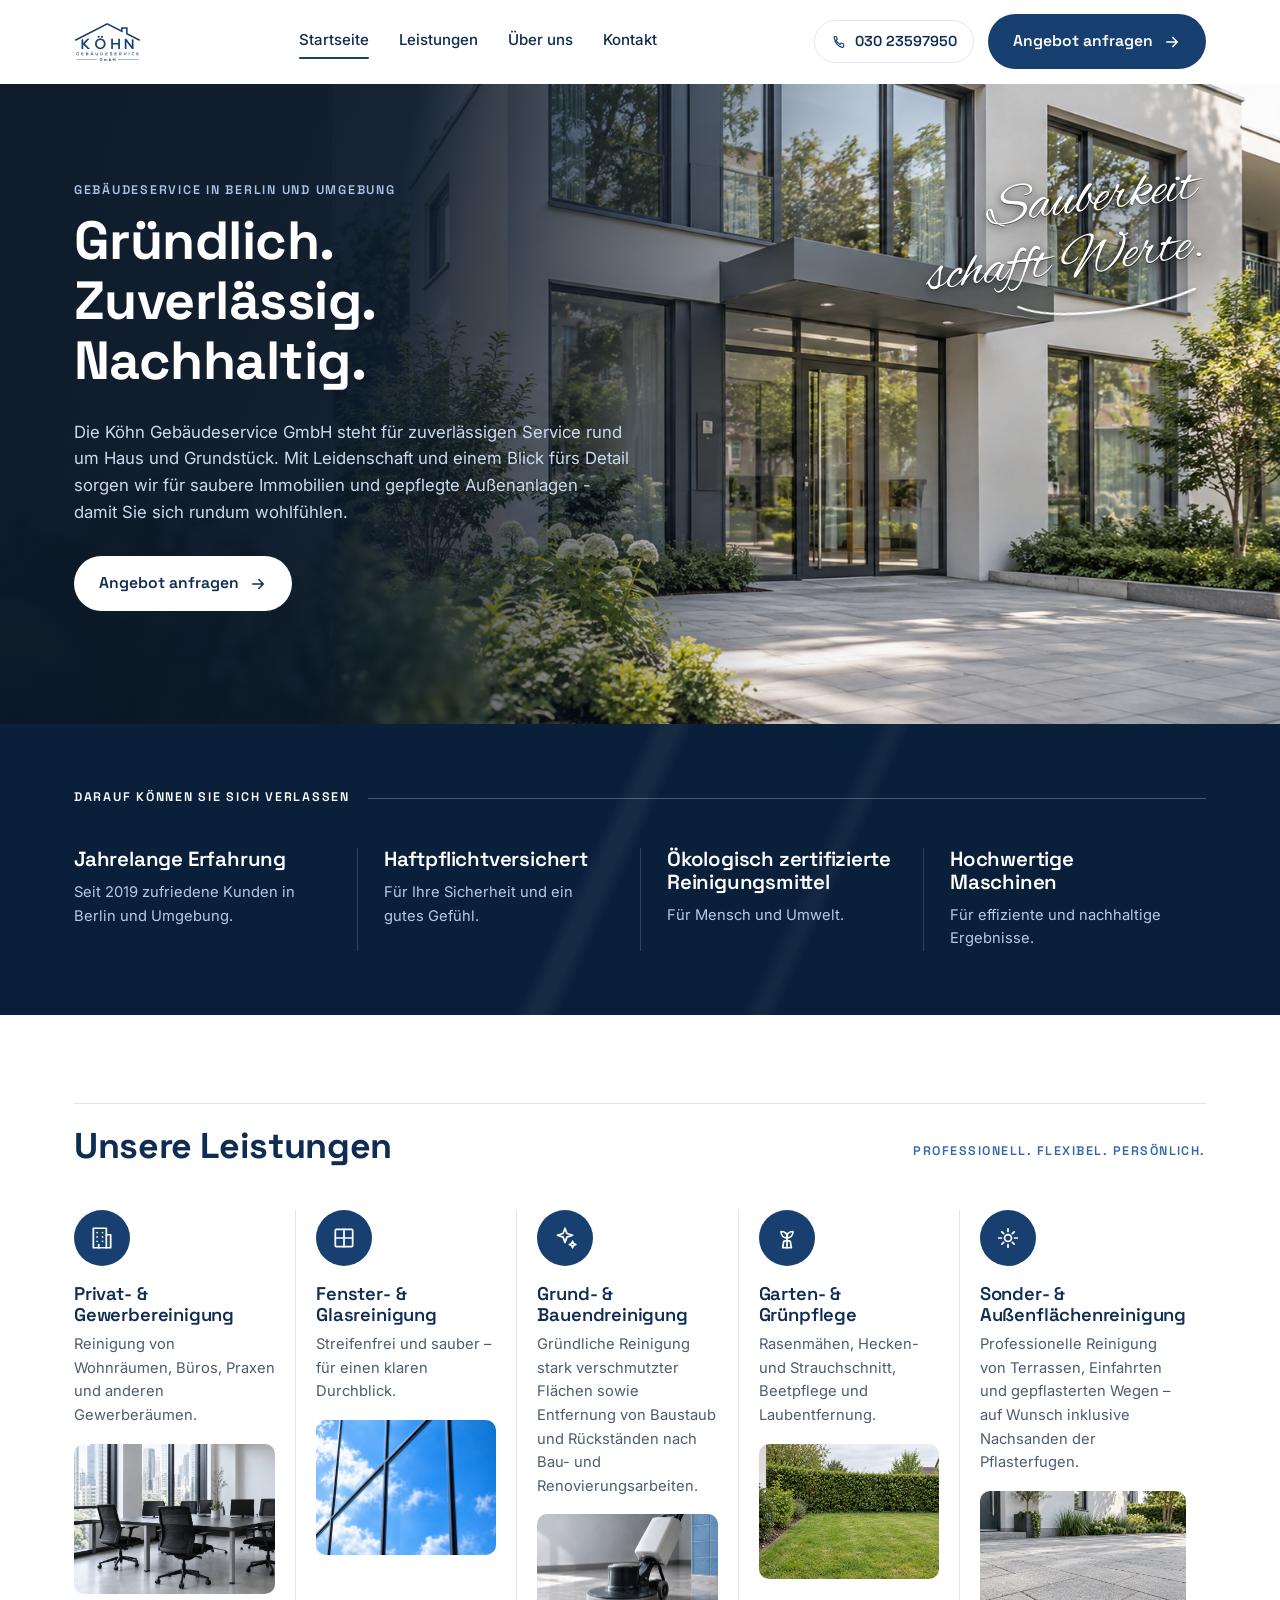
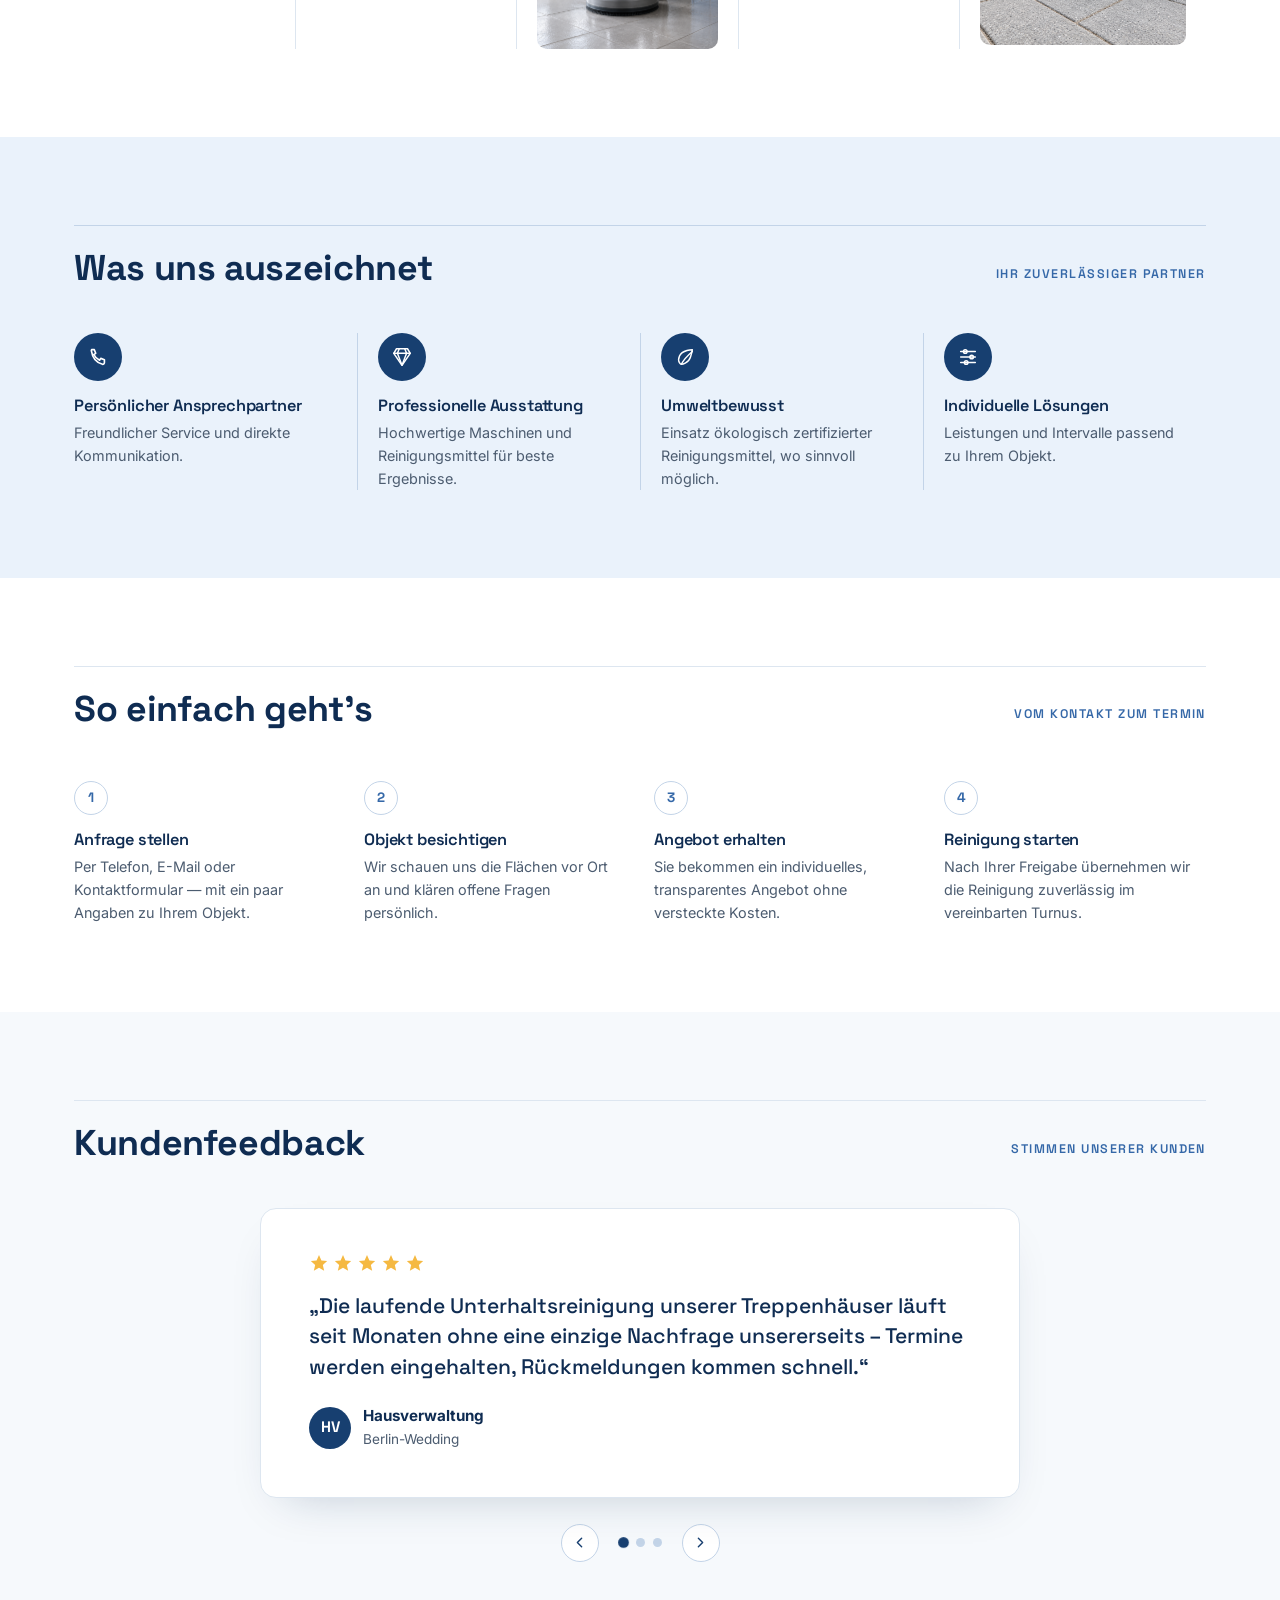
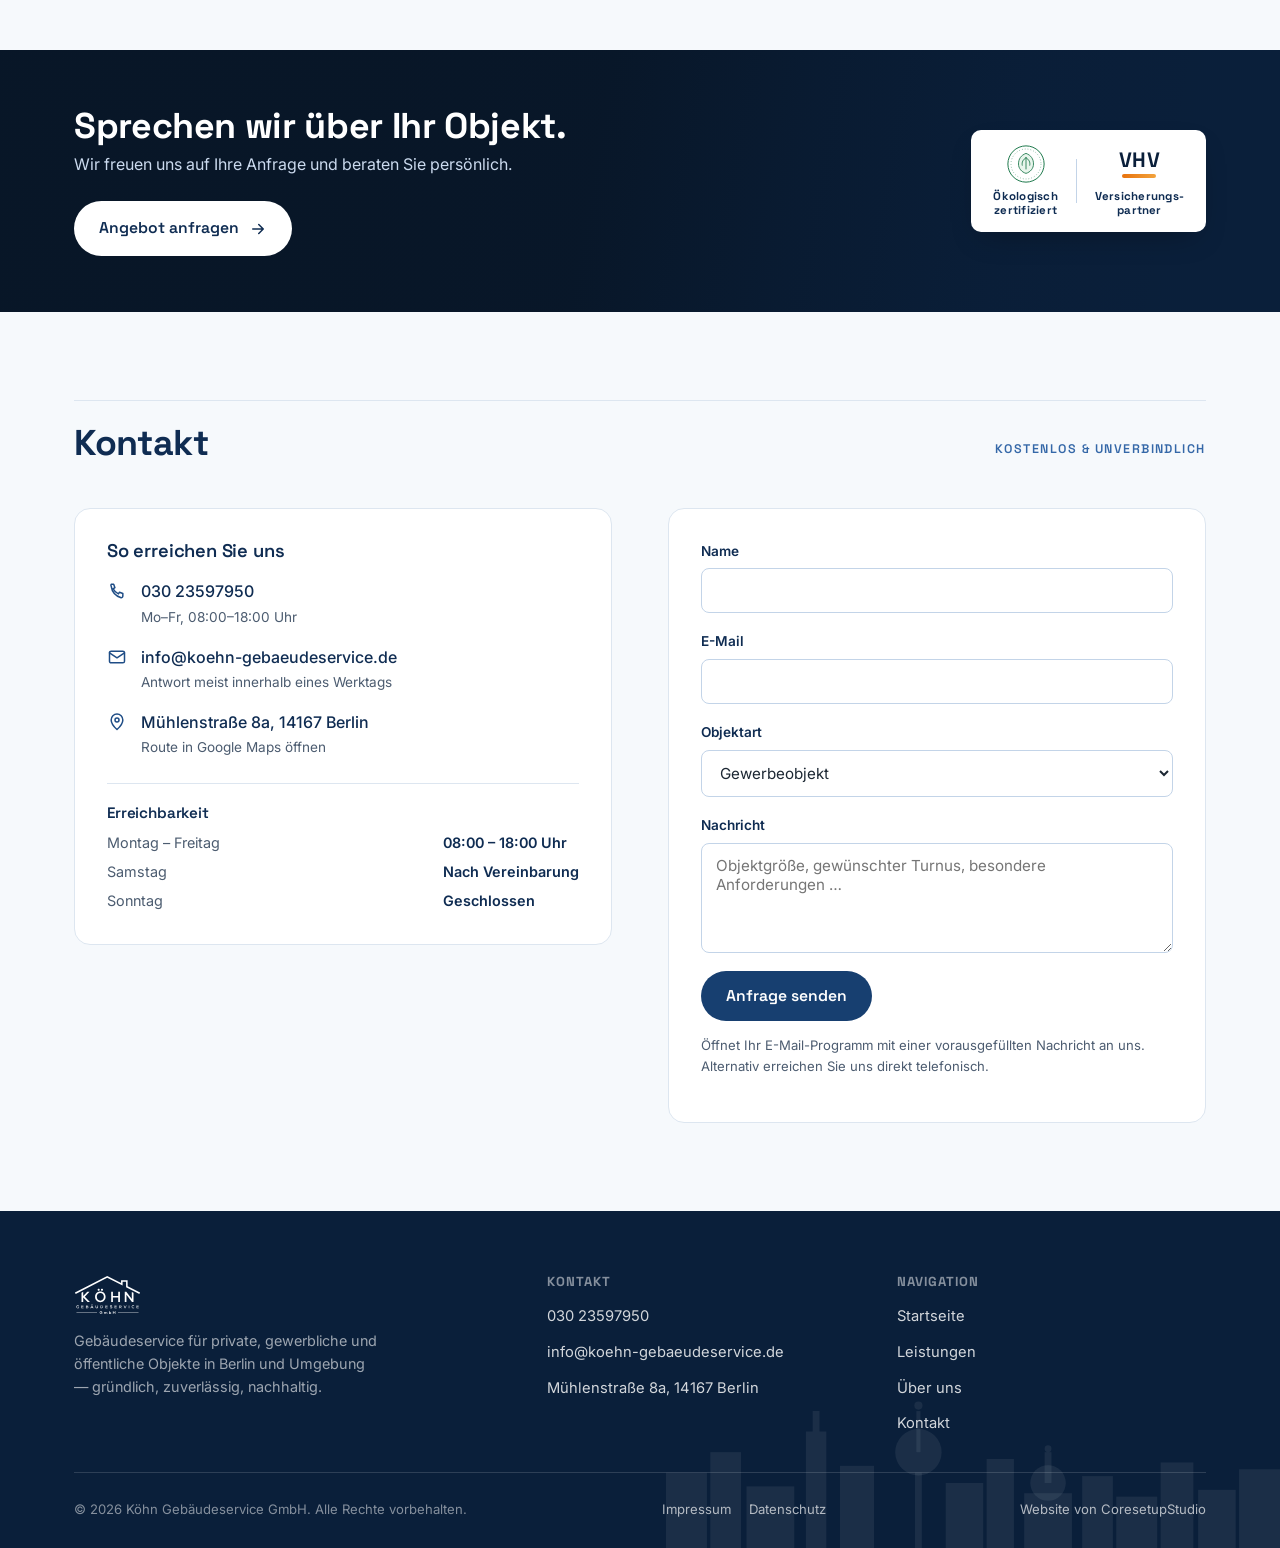
==== index.html @ b07cdb12 "Add plant icon and update service descriptions" ====
<!DOCTYPE html>
<html lang="de">
<head>
<meta charset="UTF-8">
<meta name="viewport" content="width=device-width, initial-scale=1.0">
<meta name="format-detection" content="telephone=no, email=no, address=no">
<title>Köhn Gebäudeservice GmbH — Gebäudereinigung in Berlin</title>
<meta name="description" content="Köhn Gebäudeservice GmbH: professionelle Gebäudereinigung für private, gewerbliche und öffentliche Objekte in Berlin und Umgebung. Gründlich, zuverlässig, nachhaltig.">
<link rel="icon" href="assets/favicon.svg" type="image/svg+xml">
<link rel="icon" href="assets/favicon-32.png" sizes="32x32" type="image/png">
<link rel="icon" href="assets/favicon-16.png" sizes="16x16" type="image/png">
<link rel="alternate icon" href="assets/favicon.ico">
<link rel="apple-touch-icon" href="assets/apple-touch-icon.png">
<link rel="canonical" href="https://www.koehn-gebaeudeservice.de/">
<link rel="stylesheet" href="styles.css">

<meta property="og:type" content="website">
<meta property="og:title" content="Köhn Gebäudeservice GmbH — Gebäudereinigung in Berlin">
<meta property="og:description" content="Gründlich. Zuverlässig. Nachhaltig. Professionelle Gebäudereinigung für private, gewerbliche und öffentliche Objekte in Berlin und Umgebung.">
<meta property="og:url" content="https://www.koehn-gebaeudeservice.de/">
<meta property="og:image" content="https://www.koehn-gebaeudeservice.de/assets/og-image.jpg">
<meta property="og:image:width" content="1200">
<meta property="og:image:height" content="630">
<meta property="og:image:alt" content="Köhn Gebäudeservice GmbH">
<meta property="og:locale" content="de_DE">
<meta name="twitter:card" content="summary_large_image">
<meta name="twitter:title" content="Köhn Gebäudeservice GmbH — Gebäudereinigung in Berlin">
<meta name="twitter:description" content="Gründlich. Zuverlässig. Nachhaltig. Professionelle Gebäudereinigung für private, gewerbliche und öffentliche Objekte in Berlin und Umgebung.">
<meta name="twitter:image" content="https://www.koehn-gebaeudeservice.de/assets/og-image.jpg">

<script type="application/ld+json">
{
  "@context": "https://schema.org",
  "@type": "HomeAndConstructionBusiness",
  "name": "Köhn Gebäudeservice GmbH",
  "image": "https://www.koehn-gebaeudeservice.de/assets/hero-fenster.jpg",
  "telephone": "+49 30 23597950",
  "email": "info@koehn-gebaeudeservice.de",
  "address": {
    "@type": "PostalAddress",
    "streetAddress": "Mühlenstraße 8a",
    "postalCode": "14167",
    "addressLocality": "Berlin",
    "addressCountry": "DE"
  },
  "areaServed": "Berlin und Umgebung",
  "description": "Professionelle Gebäudereinigung für private, gewerbliche und öffentliche Objekte: Gewerbeobjekt-, Fenster- und Glas-, Grund-, Bauend- sowie Objekt- und Sonderreinigung.",
  "founder": { "@type": "Person", "name": "Tjard Köhn" }
}
</script>
</head>
<body>

<!-- ============ Icon sprite ============ -->
<svg xmlns="http://www.w3.org/2000/svg" class="visually-hidden" aria-hidden="true">
  <defs>
    <symbol id="icon-building" viewBox="0 0 24 24" fill="none" stroke="currentColor" stroke-width="1.6" stroke-linecap="round" stroke-linejoin="round">
      <rect x="4" y="3" width="12" height="18"></rect>
      <path d="M16 9h4v12h-4"></path>
      <line x1="7.5" y1="7" x2="7.5" y2="7.01"></line>
      <line x1="12.5" y1="7" x2="12.5" y2="7.01"></line>
      <line x1="7.5" y1="11" x2="7.5" y2="11.01"></line>
      <line x1="12.5" y1="11" x2="12.5" y2="11.01"></line>
      <line x1="7.5" y1="15" x2="7.5" y2="15.01"></line>
      <line x1="12.5" y1="15" x2="12.5" y2="15.01"></line>
      <line x1="9" y1="21" x2="9" y2="18"></line>
    </symbol>
    <symbol id="icon-window" viewBox="0 0 24 24" fill="none" stroke="currentColor" stroke-width="1.6" stroke-linecap="round" stroke-linejoin="round">
      <rect x="4" y="4" width="16" height="16" rx="1"></rect>
      <line x1="12" y1="4" x2="12" y2="20"></line>
      <line x1="4" y1="12" x2="20" y2="12"></line>
    </symbol>
    <symbol id="icon-sparkle" viewBox="0 0 24 24" fill="none" stroke="currentColor" stroke-width="1.6" stroke-linecap="round" stroke-linejoin="round">
      <path d="M12 3l1.8 4.8L19 9.5l-5.2 1.7L12 16l-1.8-4.8L5 9.5l5.2-1.7z"></path>
      <path d="M19 15l0.8 2.1L22 18l-2.2 0.9L19 21l-0.8-2.1L16 18l2.2-0.9z"></path>
    </symbol>
    <symbol id="icon-hardhat" viewBox="0 0 24 24" fill="none" stroke="currentColor" stroke-width="1.6" stroke-linecap="round" stroke-linejoin="round">
      <path d="M4 16a8 8 0 0116 0"></path>
      <path d="M12 8v-3"></path>
      <rect x="3" y="16" width="18" height="3" rx="1"></rect>
    </symbol>
    <symbol id="icon-gear" viewBox="0 0 24 24" fill="none" stroke="currentColor" stroke-width="1.6" stroke-linecap="round" stroke-linejoin="round">
      <circle cx="12" cy="12" r="3.2"></circle>
      <path d="M12 3.5v2.4M12 18.1v2.4M20.5 12h-2.4M5.9 12H3.5M17.7 6.3l-1.7 1.7M8 16l-1.7 1.7M17.7 17.7L16 16M8 8L6.3 6.3"></path>
    </symbol>
    <symbol id="icon-handshake" viewBox="0 0 24 24" fill="none" stroke="currentColor" stroke-width="1.6" stroke-linecap="round" stroke-linejoin="round">
      <path d="M2 12l4-3 4 3 3-3 2 2"></path>
      <path d="M11 11l3 3-1.5 1.5a1.6 1.6 0 01-2.3 0L8 13"></path>
      <path d="M15 14l2 2-1.4 1.4a1.5 1.5 0 01-2.1 0"></path>
      <path d="M6 9l-3 3 3 4 2-1"></path>
      <path d="M18 9l3 3-3 5-2-1.5"></path>
    </symbol>
    <symbol id="icon-diamond" viewBox="0 0 24 24" fill="none" stroke="currentColor" stroke-width="1.6" stroke-linecap="round" stroke-linejoin="round">
      <path d="M6 3h12l3 5-9 13L3 8z"></path>
      <path d="M3 8h18M9 3l-2 5 5 13 5-13-2-5"></path>
    </symbol>
    <symbol id="icon-leaf" viewBox="0 0 24 24" fill="none" stroke="currentColor" stroke-width="1.6" stroke-linecap="round" stroke-linejoin="round">
      <path d="M20 4S9 4 6 11s2 9 2 9 8-1 10-8 2-8 2-8z"></path>
      <path d="M8 20c2-4 5-8 12-14"></path>
    </symbol>
    <symbol id="icon-sliders" viewBox="0 0 24 24" fill="none" stroke="currentColor" stroke-width="1.6" stroke-linecap="round" stroke-linejoin="round">
      <line x1="4" y1="6" x2="20" y2="6"></line>
      <line x1="4" y1="12" x2="20" y2="12"></line>
      <line x1="4" y1="18" x2="20" y2="18"></line>
      <circle cx="9" cy="6" r="2"></circle>
      <circle cx="16" cy="12" r="2"></circle>
      <circle cx="10" cy="18" r="2"></circle>
    </symbol>
    <symbol id="icon-shield" viewBox="0 0 24 24" fill="none" stroke="currentColor" stroke-width="1.6" stroke-linecap="round" stroke-linejoin="round">
      <path d="M12 3l7 3v6c0 4.4-3 7.6-7 9-4-1.4-7-4.6-7-9V6z"></path>
      <path d="M9 12l2 2 4-4"></path>
    </symbol>
    <symbol id="icon-phone" viewBox="0 0 24 24" fill="none" stroke="currentColor" stroke-width="1.8" stroke-linecap="round" stroke-linejoin="round">
      <path d="M5 4h3l1.5 4-2 1.3a12 12 0 006.2 6.2l1.3-2 4 1.5v3a2 2 0 01-2.1 2A17 17 0 015 6.1 2 2 0 015 4z"></path>
    </symbol>
    <symbol id="icon-mail" viewBox="0 0 24 24" fill="none" stroke="currentColor" stroke-width="1.8" stroke-linecap="round" stroke-linejoin="round">
      <rect x="3" y="5" width="18" height="14" rx="2"></rect>
      <path d="M3 7l9 6 9-6"></path>
    </symbol>
    <symbol id="icon-pin" viewBox="0 0 24 24" fill="none" stroke="currentColor" stroke-width="1.8" stroke-linecap="round" stroke-linejoin="round">
      <path d="M12 21s7-6.3 7-11.5A7 7 0 105 9.5C5 14.7 12 21 12 21z"></path>
      <circle cx="12" cy="9.5" r="2.4"></circle>
    </symbol>
    <symbol id="icon-check" viewBox="0 0 24 24" fill="none" stroke="currentColor" stroke-width="2" stroke-linecap="round" stroke-linejoin="round">
      <path d="M4 12.5l5 5L20 6"></path>
    </symbol>
    <symbol id="icon-arrow" viewBox="0 0 24 24" fill="none" stroke="currentColor" stroke-width="2" stroke-linecap="round" stroke-linejoin="round">
      <path d="M5 12h14M13 6l6 6-6 6"></path>
    </symbol>
    <symbol id="icon-chevron-left" viewBox="0 0 24 24" fill="none" stroke="currentColor" stroke-width="2" stroke-linecap="round" stroke-linejoin="round">
      <path d="M15 6l-6 6 6 6"></path>
    </symbol>
    <symbol id="icon-chevron-right" viewBox="0 0 24 24" fill="none" stroke="currentColor" stroke-width="2" stroke-linecap="round" stroke-linejoin="round">
      <path d="M9 6l6 6-6 6"></path>
    </symbol>
    <symbol id="icon-menu" viewBox="0 0 24 24" fill="none" stroke="currentColor" stroke-width="1.8" stroke-linecap="round" stroke-linejoin="round">
      <line x1="4" y1="7" x2="20" y2="7"></line>
      <line x1="4" y1="12" x2="20" y2="12"></line>
      <line x1="4" y1="17" x2="20" y2="17"></line>
    </symbol>
    <symbol id="icon-star" viewBox="0 0 24 24">
      <path d="M12 2.5l2.9 6.4 6.9.7-5.2 4.7 1.6 6.9L12 17.6l-6.2 3.6 1.6-6.9-5.2-4.7 6.9-.7z"></path>
    </symbol>
    <symbol id="icon-plant" viewBox="0 0 24 24" fill="none" stroke="currentColor" stroke-width="1.6" stroke-linecap="round" stroke-linejoin="round">
      <path d="M12 21v-9"></path>
      <path d="M12 12c-3.2 0-5.5-2.3-5.5-6 3.7 0 6 2.3 6 6"></path>
      <path d="M12 12c3.2 0 5.5-2.3 5.5-6-3.7 0-6 2.3-6 6"></path>
      <path d="M8 21h8l-0.9-5.5a1 1 0 00-1-.8h-4.2a1 1 0 00-1 .8L8 21z"></path>
    </symbol>
  </defs>
</svg>

<!-- ============ Header ============ -->
<header class="site-header">
  <div class="site-header__inner">
    <a href="#top" class="brand">
      <img src="assets/logo.svg" alt="Köhn Gebäudeservice GmbH" width="220" height="130" style="height:40px;width:auto;">
    </a>

    <nav class="nav" data-nav>
      <a href="#top" class="is-current">Startseite</a>
      <a href="#leistungen">Leistungen</a>
      <a href="#auszeichnet">Über uns</a>
      <a href="#kontakt">Kontakt</a>
    </nav>

    <div class="header-actions">
      <a href="tel:+493023597950" class="header-phone">
        <svg width="16" height="16"><use href="#icon-phone"></use></svg>
        <span>030 23597950</span>
      </a>
      <a href="#kontakt" class="btn btn-primary">
        Angebot anfragen
        <svg><use href="#icon-arrow"></use></svg>
      </a>
      <button class="nav-toggle" data-nav-toggle aria-expanded="false" aria-label="Menü öffnen">
        <svg><use href="#icon-menu"></use></svg>
      </button>
    </div>
  </div>
</header>

<main id="top">

  <!-- ============ Hero ============ -->
  <section class="hero">
    <div class="hero__photo">
      <img src="assets/IMG_4921.png" alt="Glasfassade eines Bürogebäudes nach professioneller Reinigung durch Köhn Gebäudeservice" width="1820" height="1600">
    </div>

    <p class="hero__script" aria-hidden="true">
      <span class="hero__script-scrim"></span>
      <span class="hero__script-text">Sauberkeit<br>schafft Werte.
      <svg viewBox="0 0 220 30" width="220" height="30"><path d="M4 6c40 22 140 22 200 4"></path></svg></span>
    </p>

    <div class="hero__inner">
      <div class="hero__content">
        <p class="eyebrow">Gebäudeservice in Berlin und Umgebung</p>
        <h1>Gründlich.<br>Zuverlässig.<br>Nachhaltig.</h1>
        <p class="lead">Die Köhn Gebäudeservice GmbH steht für zuverlässigen Service rund um Haus und Grundstück. Mit Leidenschaft und einem Blick fürs Detail sorgen wir für saubere Immobilien und gepflegte Außenanlagen - damit Sie sich rundum wohlfühlen.</p>

        <div class="hero__actions">
          <a href="#kontakt" class="btn btn-white">
            Angebot anfragen
            <svg><use href="#icon-arrow"></use></svg>
          </a>
        </div>
      </div>
    </div>
  </section>

  <!-- ============ Trust strip ============ -->
  <section class="trust">
    <div class="container">
      <div class="trust-head">
        <span>Darauf können Sie sich verlassen</span>
        <i></i>
      </div>
      <div class="trust-grid">
        <div class="trust-item">
          <h3>Jahrelange Erfahrung</h3>
          <p>Seit 2019 zufriedene Kunden in Berlin und Umgebung.</p>
        </div>
        <div class="trust-item">
          <h3>Haftpflichtversichert</h3>
          <p>Für Ihre Sicherheit und ein gutes Gefühl.</p>
        </div>
        <div class="trust-item">
          <h3>Ökologisch zertifizierte Reinigungsmittel</h3>
          <p>Für Mensch und Umwelt.</p>
        </div>
        <div class="trust-item">
          <h3>Hochwertige Maschinen</h3>
          <p>Für effiziente und nachhaltige Ergebnisse.</p>
        </div>
      </div>
    </div>
  </section>

  <!-- ============ Leistungen ============ -->
  <section class="section" id="leistungen">
    <div class="container">
      <div class="section-head">
        <h2>Unsere Leistungen</h2>
        <span class="section-head__tag">Professionell. Flexibel. Persönlich.</span>
      </div>

      <div class="services">
        <article class="service">
          <div class="service__icon"><svg><use href="#icon-building"></use></svg></div>
          <h3>Privat- &amp; Gewerbereinigung</h3>
          <p>Reinigung von Wohnräumen, Büros, Praxen und anderen Gewerberäumen.</p>
          <div class="service__figure">
            <img src="assets/svc-gewerbeobjekt.jpg" alt="Gereinigter Büro- und Konferenzraum" width="158" height="131">
          </div>
        </article>

        <article class="service">
          <div class="service__icon"><svg><use href="#icon-window"></use></svg></div>
          <h3>Fenster- &amp; Glasreinigung</h3>
          <p>Streifenfrei und sauber – für einen klaren Durchblick.</p>
          <div class="service__figure">
            <img src="assets/svc-fenster-glas.jpg" alt="Streifenfrei gereinigte Glasfassade" width="176" height="131">
          </div>
        </article>

        <article class="service">
          <div class="service__icon"><svg><use href="#icon-sparkle"></use></svg></div>
          <h3>Grund- &amp; Bauendreinigung</h3>
          <p>Gründliche Reinigung stark verschmutzter Flächen sowie Entfernung von Baustaub und Rückständen nach Bau- und Renovierungsarbeiten.</p>
          <div class="service__figure">
            <img src="assets/svc-grundreinigung.jpg" alt="Maschinelle Grundreinigung eines Bodens" width="171" height="131">
          </div>
        </article>

        <article class="service">
          <div class="service__icon"><svg><use href="#icon-plant"></use></svg></div>
          <h3>Garten- &amp; Grünpflege</h3>
          <p>Rasenmähen, Hecken- und Strauchschnitt, Beetpflege und Laubentfernung.</p>
          <div class="service__figure">
            <img src="assets/IMG_4933.png" alt="Bezugsfertig gereinigter Rohbau" width="142" height="131">
          </div>
        </article>

        <article class="service">
          <div class="service__icon"><svg><use href="#icon-gear"></use></svg></div>
          <h3>Sonder- &amp; Außenflächenreinigung</h3>
          <p>Professionelle Reinigung von Terrassen, Einfahrten und gepflasterten Wegen – auf Wunsch inklusive Nachsanden der Pflasterfugen.</p>
          <div class="service__figure">
            <img src="assets/svc-objekt-sonder.jpg.PNG" alt="Gereinigte Glasfassade eines Gewerbeobjekts" width="140" height="131">
          </div>
        </article>
      </div>
    </div>
  </section>

  <!-- ============ Was uns auszeichnet ============ -->
  <section class="section why" id="auszeichnet">
    <div class="container">
      <div class="section-head">
        <h2>Was uns auszeichnet</h2>
        <span class="section-head__tag">Ihr zuverlässiger Partner</span>
      </div>

      <div class="why-grid">
        <div class="why-item">
          <div class="why-item__icon"><svg><use href="#icon-phone"></use></svg></div>
          <h3>Persönlicher Ansprechpartner</h3>
          <p>Freundlicher Service und direkte Kommunikation.</p>
        </div>
        <div class="why-item">
          <div class="why-item__icon"><svg><use href="#icon-diamond"></use></svg></div>
          <h3>Professionelle Ausstattung</h3>
          <p>Hochwertige Maschinen und Reinigungsmittel für beste Ergebnisse.</p>
        </div>
        <div class="why-item">
          <div class="why-item__icon"><svg><use href="#icon-leaf"></use></svg></div>
          <h3>Umweltbewusst</h3>
          <p>Einsatz ökologisch zertifizierter Reinigungsmittel, wo sinnvoll möglich.</p>
        </div>
        <div class="why-item">
          <div class="why-item__icon"><svg><use href="#icon-sliders"></use></svg></div>
          <h3>Individuelle Lösungen</h3>
          <p>Leistungen und Intervalle passend zu Ihrem Objekt.</p>
        </div>
      </div>
    </div>
  </section>

  <!-- ============ Ablauf ============ -->
  <section class="section" id="ablauf">
    <div class="container">
      <div class="section-head">
        <h2>So einfach geht's</h2>
        <span class="section-head__tag">Vom Kontakt zum Termin</span>
      </div>

      <div class="process">
        <div class="process-step">
          <div class="process-step__num">1</div>
          <h3>Anfrage stellen</h3>
          <p>Per Telefon, E-Mail oder Kontaktformular — mit ein paar Angaben zu Ihrem Objekt.</p>
        </div>
        <div class="process-step">
          <div class="process-step__num">2</div>
          <h3>Objekt besichtigen</h3>
          <p>Wir schauen uns die Flächen vor Ort an und klären offene Fragen persönlich.</p>
        </div>
        <div class="process-step">
          <div class="process-step__num">3</div>
          <h3>Angebot erhalten</h3>
          <p>Sie bekommen ein individuelles, transparentes Angebot ohne versteckte Kosten.</p>
        </div>
        <div class="process-step">
          <div class="process-step__num">4</div>
          <h3>Reinigung starten</h3>
          <p>Nach Ihrer Freigabe übernehmen wir die Reinigung zuverlässig im vereinbarten Turnus.</p>
        </div>
      </div>
    </div>
  </section>

  <!-- ============ Kundenfeedback ============ -->
  <section class="section feedback" id="kundenfeedback">
    <div class="container">
      <div class="section-head">
        <h2>Kundenfeedback</h2>
        <span class="section-head__tag">Stimmen unserer Kunden</span>
      </div>

      <div class="testimonial-carousel" data-carousel>
        <div class="testimonial-track">

          <div class="testimonial-slide is-active" data-slide>
            <div class="stars" aria-hidden="true">
              <svg><use href="#icon-star"></use></svg><svg><use href="#icon-star"></use></svg><svg><use href="#icon-star"></use></svg><svg><use href="#icon-star"></use></svg><svg><use href="#icon-star"></use></svg>
            </div>
            <blockquote>„Die laufende Unterhaltsreinigung unserer Treppenhäuser läuft seit Monaten ohne eine einzige Nachfrage unsererseits – Termine werden eingehalten, Rückmeldungen kommen schnell.“</blockquote>
            <div class="testimonial-slide__meta">
              <div class="testimonial-slide__avatar">HV</div>
              <div><strong>Hausverwaltung</strong><span>Berlin-Wedding</span></div>
            </div>
          </div>

          <div class="testimonial-slide" data-slide>
            <div class="stars" aria-hidden="true">
              <svg><use href="#icon-star"></use></svg><svg><use href="#icon-star"></use></svg><svg><use href="#icon-star"></use></svg><svg><use href="#icon-star"></use></svg><svg><use href="#icon-star"></use></svg>
            </div>
            <blockquote>„Streifenfreie Fenster und ein Team, das sich flexibel nach unseren Bürozeiten richtet. Genau das, was wir gesucht haben.“</blockquote>
            <div class="testimonial-slide__meta">
              <div class="testimonial-slide__avatar">BL</div>
              <div><strong>Büroleitung</strong><span>Gewerbeobjekt, Berlin-Mitte</span></div>
            </div>
          </div>

          <div class="testimonial-slide" data-slide>
            <div class="stars" aria-hidden="true">
              <svg><use href="#icon-star"></use></svg><svg><use href="#icon-star"></use></svg><svg><use href="#icon-star"></use></svg><svg><use href="#icon-star"></use></svg><svg><use href="#icon-star"></use></svg>
            </div>
            <blockquote>„Nach der Sanierung war die Wohnung innerhalb eines Tages bezugsfertig sauber – inklusive Baustaub in jeder Ecke, an die man selbst nicht gedacht hätte.“</blockquote>
            <div class="testimonial-slide__meta">
              <div class="testimonial-slide__avatar">BT</div>
              <div><strong>Bauträger</strong><span>Neubauprojekt, Berlin-Pankow</span></div>
            </div>
          </div>

        </div>

        <div class="carousel-controls">
          <button class="carousel-arrow" data-carousel-prev aria-label="Vorheriges Feedback">
            <svg><use href="#icon-chevron-left"></use></svg>
          </button>
          <div class="carousel-dots" data-carousel-dots>
            <button class="is-active" data-dot="0" aria-label="Feedback 1 anzeigen"></button>
            <button data-dot="1" aria-label="Feedback 2 anzeigen"></button>
            <button data-dot="2" aria-label="Feedback 3 anzeigen"></button>
          </div>
          <button class="carousel-arrow" data-carousel-next aria-label="Nächstes Feedback">
            <svg><use href="#icon-chevron-right"></use></svg>
          </button>
        </div>
      </div>
    </div>
  </section>

  <!-- ============ CTA band ============ -->
  <section class="cta-band">
    <div class="container">
      <div class="cta-band__inner">
        <div>
          <h2>Sprechen wir über Ihr Objekt.</h2>
          <p>Wir freuen uns auf Ihre Anfrage und beraten Sie persönlich.</p>
          <a href="#kontakt" class="btn btn-white">
            Angebot anfragen
            <svg><use href="#icon-arrow"></use></svg>
          </a>
        </div>

        <div class="cta-band__badges">
          <div class="badge badge--eco">
            <svg class="badge__seal" viewBox="0 0 64 64" width="40" height="40" aria-hidden="true">
              <circle cx="32" cy="32" r="29" fill="none" stroke="#1f7a4d" stroke-width="1.6"></circle>
              <circle cx="32" cy="32" r="24" fill="none" stroke="#1f7a4d" stroke-width="1" stroke-dasharray="1.2 3.4"></circle>
              <path d="M32 15c8 3 12 9 12 17 0 7-5 13-12 15-7-2-12-8-12-15 0-8 4-14 12-17z" fill="#e8f5ec" stroke="#1f7a4d" stroke-width="1.4"></path>
              <path d="M32 22v18M32 22c5 3 7 7 6 12M32 22c-5 3-7 7-6 12" fill="none" stroke="#1f7a4d" stroke-width="1.4" stroke-linecap="round"></path>
            </svg>
            <span class="badge__label">Ökologisch<br>zertifiziert</span>
          </div>
          <div class="badge-divider"></div>
          <div class="badge badge--vhv">
            <span class="badge__vhv" aria-hidden="true">
              <span class="badge__vhv-mark">VHV</span>
              <span class="badge__vhv-bar"></span>
            </span>
            <span class="badge__label">Versicherungs-<br>partner</span>
          </div>
        </div>
      </div>
    </div>
  </section>

  <!-- ============ Kontakt ============ -->
  <section class="section contact" id="kontakt">
    <div class="container">
      <div class="section-head">
        <h2>Kontakt</h2>
        <span class="section-head__tag">Kostenlos &amp; unverbindlich</span>
      </div>

      <div class="contact-grid">
        <div class="contact-card">
          <h3 style="margin-bottom:18px;">So erreichen Sie uns</h3>
          <ul class="contact-list">
            <li>
              <svg><use href="#icon-phone"></use></svg>
              <div>
                <a href="tel:+493023597950">030 23597950</a>
                <small>Mo–Fr, 08:00–18:00 Uhr</small>
              </div>
            </li>
            <li>
              <svg><use href="#icon-mail"></use></svg>
              <div>
                <a href="mailto:info@koehn-gebaeudeservice.de">info@koehn-gebaeudeservice.de</a>
                <small>Antwort meist innerhalb eines Werktags</small>
              </div>
            </li>
            <li>
              <svg><use href="#icon-pin"></use></svg>
              <div>
                <a href="https://www.google.com/maps/search/?api=1&query=M%C3%BChlenstra%C3%9Fe+8a+14167+Berlin" target="_blank" rel="noopener">Mühlenstraße 8a, 14167 Berlin</a>
                <small>Route in Google Maps öffnen</small>
              </div>
            </li>
          </ul>

          <div class="contact-hours">
            <h3>Erreichbarkeit</h3>
            <dl>
              <dt>Montag – Freitag</dt><dd>08:00 – 18:00 Uhr</dd>
              <dt>Samstag</dt><dd>Nach Vereinbarung</dd>
              <dt>Sonntag</dt><dd>Geschlossen</dd>
            </dl>
          </div>
        </div>

        <form class="contact-form" action="mailto:info@koehn-gebaeudeservice.de" method="post" enctype="text/plain">
          <div class="form-row">
            <label for="name">Name</label>
            <input type="text" id="name" name="Name" required>
          </div>
          <div class="form-row">
            <label for="email">E-Mail</label>
            <input type="email" id="email" name="E-Mail" required>
          </div>
          <div class="form-row">
            <label for="objektart">Objektart</label>
            <select id="objektart" name="Objektart">
              <option>Gewerbeobjekt</option>
              <option>Wohnobjekt / Hausverwaltung</option>
              <option>Bauend- / Sanierungsreinigung</option>
              <option>Sonstiges</option>
            </select>
          </div>
          <div class="form-row">
            <label for="nachricht">Nachricht</label>
            <textarea id="nachricht" name="Nachricht" placeholder="Objektgröße, gewünschter Turnus, besondere Anforderungen …" required></textarea>
          </div>
          <button type="submit" class="btn btn-primary">Anfrage senden</button>
          <p class="form-note">Öffnet Ihr E-Mail-Programm mit einer vorausgefüllten Nachricht an uns. Alternativ erreichen Sie uns direkt telefonisch.</p>
        </form>
      </div>
    </div>
  </section>

</main>

<!-- ============ Footer ============ -->
<footer class="site-footer">
  <img class="site-footer__skyline" src="assets/berlin-skyline.svg" alt="" aria-hidden="true">
  <div class="container">
    <div class="footer-grid">
      <div class="footer-brand">
        <img src="assets/logo-white.svg" alt="Köhn Gebäudeservice GmbH" width="220" height="130" style="height:40px;width:auto;">
        <p>Gebäudeservice für private, gewerbliche und öffentliche Objekte in Berlin und Umgebung — gründlich, zuverlässig, nachhaltig.</p>
      </div>

      <div class="footer-col">
        <h4>Kontakt</h4>
        <ul>
          <li><a href="tel:+493023597950">030 23597950</a></li>
          <li><a href="mailto:info@koehn-gebaeudeservice.de">info@koehn-gebaeudeservice.de</a></li>
          <li><a href="https://www.google.com/maps/search/?api=1&query=M%C3%BChlenstra%C3%9Fe+8a+14167+Berlin" target="_blank" rel="noopener">Mühlenstraße 8a, 14167 Berlin</a></li>
        </ul>
      </div>

      <div class="footer-col">
        <h4>Navigation</h4>
        <ul>
          <li><a href="#top">Startseite</a></li>
          <li><a href="#leistungen">Leistungen</a></li>
          <li><a href="#auszeichnet">Über uns</a></li>
          <li><a href="#kontakt">Kontakt</a></li>
        </ul>
      </div>
    </div>

    <div class="footer-bottom">
      <span>© <span id="year">2026</span> Köhn Gebäudeservice GmbH. Alle Rechte vorbehalten.</span>
      <span style="display:flex; gap:18px;">
        <a href="impressum.html">Impressum</a>
        <a href="datenschutz.html">Datenschutz</a>
      </span>
      <a href="https://coresetup.studio" target="_blank" rel="noopener">Website von CoresetupStudio</a>
    </div>
  </div>
</footer>

<script>document.getElementById('year').textContent = new Date().getFullYear();</script>
<script src="script.js"></script>
</body>
</html>
---- styles.css ----
/* ============================================================
   Köhn Gebäudeservice GmbH — styles.css (v2)
   ============================================================ */

@import url('https://fonts.googleapis.com/css2?family=Space+Grotesk:wght@500;600;700&family=Inter:wght@400;500;600;700&family=Alex+Brush&display=swap');

:root{
  --navy-950:#081627;
  --navy-900:#0a1f3a;
  --navy-800:#0f2c52;
  --navy-700:#173f70;
  --navy-600:#1f4d86;
  --navy-500:#3568a8;
  --sky-100:#eaf2fb;
  --sky-200:#dbe9f8;
  --line:#dde6f0;
  --line-strong:#c3d4e8;
  --ink:#1c2733;
  --ink-soft:#4c5c70;
  --paper:#ffffff;
  --off:#f6f9fc;
  --star:#f5b942;

  --font-display:'Space Grotesk', 'Segoe UI', sans-serif;
  --font-body:'Inter', 'Segoe UI', sans-serif;
  --font-script:'Alex Brush', cursive;

  --container:1180px;
  --radius-sm:10px;
  --radius-md:16px;
  --radius-lg:22px;

  --ease-out:cubic-bezier(0.22,1,0.36,1);
}

*, *::before, *::after{ box-sizing:border-box; }

html{ scroll-behavior:smooth; }
@media (prefers-reduced-motion: reduce){
  html{ scroll-behavior:auto; }
  *, *::before, *::after{
    animation-duration:0.001ms !important;
    animation-iteration-count:1 !important;
    transition-duration:0.001ms !important;
    scroll-behavior:auto !important;
  }
}

body{
  margin:0;
  font-family:var(--font-body);
  color:var(--ink);
  background:var(--paper);
  line-height:1.6;
  -webkit-font-smoothing:antialiased;
}

img{ max-width:100%; display:block; }

h1,h2,h3,h4{
  font-family:var(--font-display);
  color:var(--navy-800);
  line-height:1.12;
  margin:0 0 0.5em;
  font-weight:700;
  letter-spacing:-0.01em;
}
h1{ font-size:clamp(2.3rem, 4.2vw, 3.5rem); }
h2{ font-size:clamp(1.7rem, 2.8vw, 2.3rem); }
h3{ font-size:1.15rem; font-weight:600; }

p{ margin:0 0 1em; color:var(--ink-soft); max-width:62ch; }

a{ color:inherit; text-decoration:none; }
button{ font-family:inherit; }

.container{
  width:100%;
  max-width:var(--container);
  margin:0 auto;
  padding:0 24px;
}

.eyebrow{
  font-family:var(--font-display);
  font-size:0.78rem;
  font-weight:600;
  letter-spacing:0.14em;
  text-transform:uppercase;
  color:var(--navy-500);
  margin:0 0 10px;
}
.eyebrow--light{ color:#9fc0ea; }

.section{ padding:88px 0; }
@media (max-width:760px){ .section{ padding:56px 0; } }

.section-head{
  display:flex;
  align-items:flex-end;
  justify-content:space-between;
  gap:24px;
  margin-bottom:44px;
  border-top:1px solid var(--line);
  padding-top:22px;
}
.section-head h2{ margin:0; }
.section-head__tag{
  font-family:var(--font-display);
  font-size:0.78rem;
  font-weight:600;
  letter-spacing:0.12em;
  text-transform:uppercase;
  color:var(--navy-500);
  white-space:nowrap;
  padding-bottom:4px;
}
@media (max-width:640px){
  .section-head{ flex-direction:column; align-items:flex-start; gap:8px; }
}

/* Buttons */
.btn{
  display:inline-flex;
  align-items:center;
  gap:10px;
  font-family:var(--font-display);
  font-weight:600;
  font-size:0.98rem;
  padding:14px 24px;
  border-radius:100px;
  border:1px solid transparent;
  cursor:pointer;
  transition:transform 0.2s var(--ease-out), background-color 0.2s, border-color 0.2s;
  white-space:nowrap;
}
.btn:active{ transform:scale(0.97); }
.btn-primary{ background:var(--navy-700); color:#fff; }
.btn-primary:hover{ background:var(--navy-800); }
.btn-white{ background:#fff; color:var(--navy-800); }
.btn-white:hover{ background:var(--sky-100); }
.btn-outline{ background:transparent; border-color:var(--line-strong); color:var(--navy-800); }
.btn-outline:hover{ border-color:var(--navy-600); background:var(--sky-100); }
.btn svg{ width:18px; height:18px; flex:none; transition:transform 0.2s var(--ease-out); }
.btn:hover svg{ transform:translateX(3px); }

/* ============ Header ============ */
.site-header{
  position:sticky;
  top:0;
  z-index:50;
  background:rgba(255,255,255,0.78);
  backdrop-filter:blur(14px);
  border-bottom:1px solid rgba(255,255,255,0.5);
}
.site-header__inner{
  display:flex;
  align-items:center;
  justify-content:space-between;
  gap:16px;
  padding:14px 24px;
  max-width:var(--container);
  margin:0 auto;
}
.brand{ display:flex; align-items:center; gap:10px; flex:none; }
.brand img{ height:40px; width:auto; }

.nav{ display:flex; align-items:center; gap:30px; }
.nav a{
  position:relative;
  font-size:0.94rem;
  font-weight:500;
  color:var(--navy-800);
  transition:color 0.2s;
  padding-bottom:4px;
}
.nav a:hover{ color:var(--navy-600); }
.nav a.is-current::after{
  content:"";
  position:absolute;
  left:0; right:0; bottom:-3px;
  height:2px;
  background:var(--navy-700);
  border-radius:2px;
}

.header-actions{ display:flex; align-items:center; gap:14px; }
.header-phone{
  display:flex;
  align-items:center;
  gap:8px;
  font-family:var(--font-display);
  font-weight:600;
  font-size:0.9rem;
  color:var(--navy-800);
  background:rgba(255,255,255,0.7);
  border:1px solid var(--line);
  padding:9px 16px;
  border-radius:100px;
}
.header-phone svg{ width:16px; height:16px; color:var(--navy-600); }

.nav-toggle{ display:none; background:none; border:none; cursor:pointer; padding:6px; }
.nav-toggle svg{ width:26px; height:26px; color:var(--navy-800); }

@media (max-width:920px){
  .nav{
    position:absolute; top:100%; left:0; right:0;
    flex-direction:column; align-items:flex-start; gap:2px;
    background:#fff; border-bottom:1px solid var(--line);
    padding:8px 24px 18px; display:none;
  }
  .nav.is-open{ display:flex; }
  .nav a{ width:100%; padding:12px 0; border-bottom:1px solid var(--line); }
  .nav a.is-current::after{ display:none; }
  .header-phone span{ display:none; }
  .header-phone{ padding:9px 11px; }
  .nav-toggle{ display:inline-flex; }
  .header-actions .btn-primary{ display:none; }
}

/* ============ Hero ============ */
.hero{
  position:relative;
  background:var(--navy-900);
  overflow:hidden;
  min-height:640px;
  display:flex;
  align-items:stretch;
}
.hero__photo{
  position:absolute;
  inset:0;
  z-index:0;
}
.hero__photo img{
  width:100%;
  height:100%;
  object-fit:cover;
  object-position:75% 50%;
}
.hero__photo::after{
  content:"";
  position:absolute;
  inset:0;
  background:linear-gradient(100deg, rgba(8,22,39,0.97) 0%, rgba(8,22,39,0.94) 30%, rgba(8,22,39,0.35) 52%, rgba(8,22,39,0.05) 62%, transparent 78%);
}
.hero__inner{
  position:relative;
  z-index:1;
  width:100%;
  max-width:var(--container);
  margin:0 auto;
  padding:80px 24px 96px;
  display:flex;
  align-items:center;
}
.hero__content{ max-width:560px; }
.hero__content .eyebrow{ color:#a9c4e8; }
.hero__content h1{ color:#fff; }
.hero__content p.lead{ color:#cbdaee; font-size:1.05rem; }
.hero__actions{ display:flex; align-items:center; gap:16px; flex-wrap:wrap; margin-top:30px; }

.hero__script{
  position:absolute;
  z-index:1;
  right:6%;
  top:14%;
  font-family:var(--font-script);
  font-size:clamp(2.2rem, 4.4vw, 3.6rem);
  color:#fff;
  line-height:1.05;
  text-align:right;
  display:block;
}
.hero__script-scrim{
  position:absolute;
  right:-25%;
  left:-30%;
  top:-30%;
  bottom:-35%;
  z-index:-1;
  background:radial-gradient(ellipse 55% 55% at 70% 40%, rgba(6,16,30,0.2) 0%, rgba(6,16,30,0.1) 35%, rgba(6,16,30,0.03) 60%, rgba(6,16,30,0) 80%);
  filter:blur(10px);
}
.hero__script-text{
  position:relative;
  display:inline-block;
  transform:rotate(-7deg);
  text-shadow:
    0 1px 0 rgba(0,0,0,0.45),
    0 2px 8px rgba(0,0,0,0.6),
    0 10px 30px rgba(0,0,0,0.5);
}
.hero__script svg{
  display:block;
  width:70%;
  margin:2px 0 0 auto;
  overflow:visible;
}
.hero__script svg path{
  fill:none;
  stroke:#fff;
  stroke-width:2.4;
  stroke-linecap:round;
  filter:drop-shadow(0 2px 4px rgba(0,0,0,0.5));
}

@media (max-width:900px){
  .hero{ min-height:0; }
  .hero__photo img{ object-position:65% 50%; }
  .hero__photo::after{ background:linear-gradient(180deg, rgba(8,22,39,0.55) 0%, rgba(8,22,39,0.93) 46%, rgba(8,22,39,0.98) 100%); }
  .hero__inner{ padding:52px 20px 60px; }
  .hero__script{ display:none; }
}

/* ============ Trust strip ============ */
.trust{
  position:relative;
  background:var(--navy-900);
  overflow:hidden;
  padding:64px 0;
}
.trust::before{
  content:"";
  position:absolute;
  inset:0;
  background:
    linear-gradient(115deg, transparent 46%, rgba(255,255,255,0.05) 47%, rgba(255,255,255,0.05) 48%, transparent 49%),
    linear-gradient(115deg, transparent 62%, rgba(255,255,255,0.04) 63%, rgba(255,255,255,0.04) 63.6%, transparent 64.4%);
  pointer-events:none;
}
.trust .container{ position:relative; }
.trust-head{
  display:flex;
  align-items:center;
  gap:18px;
  margin-bottom:40px;
}
.trust-head span{
  font-family:var(--font-display);
  font-size:0.78rem;
  font-weight:600;
  letter-spacing:0.14em;
  text-transform:uppercase;
  color:#fff;
  white-space:nowrap;
}
.trust-head i{ height:1px; flex:1; background:rgba(255,255,255,0.25); }

.trust-grid{ display:grid; grid-template-columns:repeat(4, 1fr); gap:0; }
.trust-item{ padding:0 26px; border-left:1px solid rgba(255,255,255,0.16); }
.trust-item:first-child{ border-left:none; padding-left:0; }
.trust-item h3{ color:#fff; font-size:1.28rem; margin-bottom:10px; }
.trust-item p{ color:#b7cbe6; font-size:0.92rem; margin:0; }

@media (max-width:900px){
  .trust-grid{ grid-template-columns:repeat(2, 1fr); row-gap:30px; }
  .trust-item:nth-child(odd){ padding-left:0; }
  .trust-item:nth-child(1), .trust-item:nth-child(2){ border-top:none; }
  .trust-item:nth-child(n+3){ border-left:none; }
  .trust-item:nth-child(even){ border-left:1px solid rgba(255,255,255,0.16); }
}
@media (max-width:560px){
  .trust-grid{ grid-template-columns:1fr; }
  .trust-item{ padding-left:0; border-left:none !important; }
  .trust-item:not(:first-child){ border-top:1px solid rgba(255,255,255,0.16); padding-top:24px; }
}

/* ============ Leistungen ============ */
.services{ display:grid; grid-template-columns:repeat(5, 1fr); }
.service{ padding:0 20px; border-left:1px solid var(--line); text-align:left; }
.service:first-child{ border-left:none; padding-left:0; }
.service__icon{
  width:56px; height:56px; border-radius:50%;
  background:var(--navy-700);
  display:flex; align-items:center; justify-content:center;
  margin-bottom:18px;
}
.service__icon svg{ width:26px; height:26px; color:#fff; }
.service h3{ margin-bottom:8px; }
.service p{ font-size:0.92rem; margin-bottom:16px; }
.service__figure{ border-radius:var(--radius-sm); overflow:hidden; aspect-ratio:4/3; }
.service__figure img{ width:100%; height:100%; object-fit:cover; }

@media (max-width:980px){
  .services{ grid-template-columns:repeat(2, 1fr); gap:36px 0; }
  .service{ border-left:none; padding:0 16px; border-top:1px solid var(--line); padding-top:28px; }
  .service:nth-child(odd){ padding-left:0; }
  .service:nth-child(1), .service:nth-child(2){ border-top:none; padding-top:0; }
}
@media (max-width:560px){
  .services{ grid-template-columns:1fr; }
  .service{ border-top:1px solid var(--line); padding-top:28px; padding-left:0; padding-right:0; }
  .service:first-child{ border-top:none; padding-top:0; }
}

/* ============ Was uns auszeichnet ============ */
.why{ background:var(--sky-100); }
.why .section-head{ border-top-color:var(--line-strong); }
.why-grid{ display:grid; grid-template-columns:repeat(4, 1fr); }
.why-item{ padding:0 20px; border-left:1px solid var(--line-strong); }
.why-item:first-child{ border-left:none; padding-left:0; }
.why-item__icon{
  width:48px; height:48px; border-radius:50%;
  background:var(--navy-700);
  display:flex; align-items:center; justify-content:center;
  margin-bottom:16px;
}
.why-item__icon svg{ width:22px; height:22px; color:#fff; }
.why-item h3{ font-size:1.02rem; margin-bottom:6px; }
.why-item p{ font-size:0.9rem; margin:0; }

@media (max-width:900px){
  .why-grid{ grid-template-columns:repeat(2, 1fr); gap:28px 0; }
  .why-item{ border-left:none; padding:0 16px; }
  .why-item:nth-child(odd){ padding-left:0; }
  .why-item:nth-child(n+3){ border-top:1px solid var(--line-strong); padding-top:24px; }
}
@media (max-width:560px){
  .why-grid{ grid-template-columns:1fr; }
  .why-item{ padding:0; }
  .why-item:nth-child(n+2){ border-top:1px solid var(--line-strong); padding-top:24px; margin-top:4px; }
}

/* ============ Ablauf ============ */
.process{ display:grid; grid-template-columns:repeat(4, 1fr); gap:28px; }
.process-step{ position:relative; padding-top:8px; }
.process-step__num{
  font-family:var(--font-display);
  font-size:0.85rem; font-weight:700; color:var(--navy-500);
  border:1px solid var(--line-strong); border-radius:50%;
  width:34px; height:34px;
  display:flex; align-items:center; justify-content:center;
  margin-bottom:16px;
}
.process-step h3{ margin-bottom:6px; font-size:1.02rem; }
.process-step p{ font-size:0.9rem; margin:0; }

@media (max-width:900px){ .process{ grid-template-columns:repeat(2, 1fr); } }
@media (max-width:560px){ .process{ grid-template-columns:1fr; } }

/* ============ CTA band (Sprechen wir über Ihr Objekt) ============ */
.cta-band{
  position:relative;
  background:var(--navy-900) url('assets/hero-fenster.jpg') right center/cover no-repeat;
  color:#fff;
}
.cta-band::before{
  content:"";
  position:absolute; inset:0;
  background:linear-gradient(100deg, rgba(8,22,39,0.97) 30%, rgba(8,22,39,0.9) 46%, rgba(8,22,39,0.45) 62%, rgba(8,22,39,0.1) 78%, transparent 92%);
}
.cta-band__inner{
  position:relative; z-index:1;
  display:flex; align-items:center; justify-content:space-between; gap:40px;
  padding:56px 0;
  flex-wrap:wrap;
}
.cta-band h2{ color:#fff; margin-bottom:6px; }
.cta-band p{ color:#cbdaee; margin-bottom:24px; }
.cta-band__badges{
  display:flex; align-items:center; gap:18px;
  padding:14px 22px;
  background:#ffffff;
  box-shadow:0 12px 30px -12px rgba(0,0,0,0.35);
  border-radius:var(--radius-sm);
  flex:none;
}
.badge{ display:flex; flex-direction:column; align-items:center; gap:6px; }
.badge svg{ color:var(--navy-700); }
.badge__label{
  font-family:var(--font-display);
  font-weight:700;
  font-size:0.72rem;
  letter-spacing:0.02em;
  color:var(--navy-800);
  text-align:center;
  line-height:1.2;
}
.badge__sub{ font-size:0.6rem; color:var(--ink-soft); letter-spacing:0.08em; text-transform:uppercase; }
.badge-divider{ width:1px; height:44px; background:var(--line-strong); }

/* Ökologisch-zertifiziert Siegel */
.badge--eco .badge__seal{ display:block; }

/* VHV Versicherungspartner Wortmarke */
.badge__vhv{
  display:flex;
  flex-direction:column;
  align-items:center;
  gap:3px;
  height:40px;
  justify-content:center;
}
.badge__vhv-mark{
  font-family:var(--font-display);
  font-weight:700;
  font-size:1.3rem;
  letter-spacing:0.02em;
  color:var(--navy-900);
  line-height:1;
}
.badge__vhv-bar{
  display:block;
  width:34px;
  height:4px;
  border-radius:2px;
  background:linear-gradient(90deg, #e8720c, #f2a33d);
}

@media (max-width:760px){
  .cta-band__inner{ padding:44px 0; }
  .cta-band__badges{ width:100%; justify-content:center; }
}

/* ============ Kundenfeedback ============ */
.feedback{ background:var(--off); }
.feedback .section-head{ border-top-color:var(--line); }

.testimonial-carousel{
  position:relative;
  max-width:760px;
  margin:0 auto;
}
.testimonial-track{
  position:relative;
  min-height:290px;
  background:#fff;
  border:1px solid var(--line);
  border-radius:var(--radius-md);
  box-shadow:0 20px 45px -25px rgba(15,44,82,0.25);
  padding:44px 48px;
}
.testimonial-slide{
  display:none;
  animation:slideIn 0.6s var(--ease-out);
}
.testimonial-slide.is-active{ display:block; }
@keyframes slideIn{
  from{ opacity:0; transform:translateY(10px); }
  to{ opacity:1; transform:translateY(0); }
}
.stars{ display:flex; gap:4px; margin-bottom:18px; }
.stars svg{
  width:20px; height:20px; color:var(--star); fill:var(--star);
  opacity:0; transform:scale(0.4);
  animation:starPop 0.4s var(--ease-out) forwards;
}
.testimonial-slide.is-active .stars svg:nth-child(1){ animation-delay:0.05s; }
.testimonial-slide.is-active .stars svg:nth-child(2){ animation-delay:0.12s; }
.testimonial-slide.is-active .stars svg:nth-child(3){ animation-delay:0.19s; }
.testimonial-slide.is-active .stars svg:nth-child(4){ animation-delay:0.26s; }
.testimonial-slide.is-active .stars svg:nth-child(5){ animation-delay:0.33s; }
@keyframes starPop{
  60%{ opacity:1; transform:scale(1.15); }
  100%{ opacity:1; transform:scale(1); }
}
.testimonial-slide blockquote{
  margin:0 0 22px;
  font-family:var(--font-display);
  font-size:1.32rem;
  font-weight:500;
  line-height:1.45;
  color:var(--navy-800);
}
.testimonial-slide__meta{ display:flex; align-items:center; gap:12px; }
.testimonial-slide__avatar{
  width:42px; height:42px; border-radius:50%;
  background:var(--navy-700);
  color:#fff;
  display:flex; align-items:center; justify-content:center;
  font-family:var(--font-display); font-weight:700; font-size:0.95rem;
  flex:none;
}
.testimonial-slide__meta strong{ display:block; color:var(--navy-800); font-size:0.95rem; }
.testimonial-slide__meta span{ display:block; font-size:0.85rem; color:var(--ink-soft); }

.carousel-controls{
  display:flex; align-items:center; justify-content:center; gap:20px;
  margin-top:26px;
}
.carousel-dots{ display:flex; gap:8px; }
.carousel-dots button{
  width:9px; height:9px; border-radius:50%;
  background:var(--line-strong); border:none; padding:0; cursor:pointer;
  transition:background-color 0.25s, transform 0.25s;
}
.carousel-dots button.is-active{ background:var(--navy-700); transform:scale(1.2); }
.carousel-arrow{
  width:38px; height:38px; border-radius:50%;
  border:1px solid var(--line-strong); background:#fff;
  display:flex; align-items:center; justify-content:center;
  cursor:pointer; color:var(--navy-700);
  transition:background-color 0.2s, border-color 0.2s;
  flex:none;
}
.carousel-arrow:hover{ background:var(--sky-100); border-color:var(--navy-500); }
.carousel-arrow svg{ width:17px; height:17px; }

@media (max-width:640px){
  .testimonial-track{ padding:32px 24px; }
  .testimonial-slide blockquote{ font-size:1.1rem; }
}

/* ============ Kontakt ============ */
.contact{ background:var(--off); }
.contact-grid{ display:grid; grid-template-columns:1fr 1fr; gap:56px; align-items:start; }
.contact-card{ background:#fff; border:1px solid var(--line); border-radius:var(--radius-md); padding:32px; }
.contact-list{ list-style:none; margin:0 0 24px; padding:0; display:flex; flex-direction:column; gap:16px; }
.contact-list li{ display:flex; align-items:flex-start; gap:14px; }
.contact-list svg{ width:20px; height:20px; color:var(--navy-600); flex:none; margin-top:2px; }
.contact-list a, .contact-list span{ font-weight:500; color:var(--navy-800); }
.contact-list small{ display:block; font-weight:400; color:var(--ink-soft); font-size:0.85rem; margin-top:2px; }
.contact-hours{ border-top:1px solid var(--line); padding-top:20px; margin-top:4px; }
.contact-hours h3{ font-size:0.95rem; margin-bottom:10px; }
.contact-hours dl{ display:grid; grid-template-columns:1fr auto; gap:6px 12px; margin:0; font-size:0.9rem; }
.contact-hours dt{ color:var(--ink-soft); }
.contact-hours dd{ margin:0; font-weight:600; color:var(--navy-800); }

.contact-form{ background:#fff; border:1px solid var(--line); border-radius:var(--radius-md); padding:32px; }
.form-row{ margin-bottom:18px; display:flex; flex-direction:column; gap:6px; }
.form-row label{ font-size:0.85rem; font-weight:600; color:var(--navy-800); }
.form-row input, .form-row textarea, .form-row select{
  font-family:inherit; font-size:0.95rem; padding:12px 14px;
  border:1px solid var(--line-strong); border-radius:8px; background:#fff; color:var(--ink);
}
.form-row input:focus, .form-row textarea:focus, .form-row select:focus{
  outline:2px solid var(--navy-500); outline-offset:1px;
}
.form-row textarea{ resize:vertical; min-height:110px; }
.form-note{ font-size:0.82rem; color:var(--ink-soft); margin-top:14px; }

@media (max-width:900px){ .contact-grid{ grid-template-columns:1fr; gap:28px; } }

/* ============ Footer ============ */
.site-footer{
  position:relative;
  background:var(--navy-900);
  color:rgba(255,255,255,0.75);
  padding:64px 0 28px;
  overflow:hidden;
}
.site-footer__skyline{
  position:absolute;
  right:0; bottom:0;
  width:min(48vw, 620px);
  height:auto;
  opacity:0.9;
  pointer-events:none;
}
.footer-grid{
  position:relative; z-index:1;
  display:grid; grid-template-columns:1.4fr 1fr 1fr; gap:40px;
  padding-bottom:36px; border-bottom:1px solid rgba(255,255,255,0.14);
}
.footer-brand img{ height:40px; margin-bottom:14px; }
.footer-brand p{ color:rgba(255,255,255,0.6); font-size:0.9rem; max-width:34ch; }
.footer-col h4{
  font-family:var(--font-display); font-size:0.82rem; letter-spacing:0.08em;
  text-transform:uppercase; color:rgba(255,255,255,0.5); margin:0 0 14px;
}
.footer-col ul{ list-style:none; margin:0; padding:0; display:flex; flex-direction:column; gap:10px; }
.footer-col a{ font-size:0.92rem; color:rgba(255,255,255,0.82); transition:color 0.2s; }
.footer-col a:hover{ color:#fff; }
.footer-bottom{
  position:relative; z-index:1;
  display:flex; align-items:center; justify-content:space-between; gap:16px;
  padding-top:26px; font-size:0.82rem; color:rgba(255,255,255,0.5); flex-wrap:wrap;
}
.footer-bottom a{ color:rgba(255,255,255,0.68); }
.footer-bottom a:hover{ color:#fff; }

@media (max-width:760px){
  .footer-grid{ grid-template-columns:1fr; gap:28px; }
  .site-footer__skyline{ width:80vw; opacity:0.5; }
}

/* ============ Legal pages (Impressum / Datenschutz) ============ */
.legal{ max-width:760px; margin:0 auto; padding:64px 24px 100px; }
.legal h1{ font-size:clamp(1.9rem, 3.4vw, 2.4rem); margin-bottom:0.3em; }
.legal .eyebrow{ margin-bottom:14px; }
.legal h2{ font-size:1.15rem; margin-top:2.2em; padding-top:0.6em; border-top:1px solid var(--line); }
.legal p, .legal li{ color:var(--ink-soft); max-width:68ch; }
.legal ul{ padding-left:1.2em; }
.legal a{ color:var(--navy-700); text-decoration:underline; text-underline-offset:2px; }
.legal .back-link{
  display:inline-flex; align-items:center; gap:8px;
  font-family:var(--font-display); font-weight:600; font-size:0.9rem;
  color:var(--navy-700); margin-bottom:28px; text-decoration:none;
}
.legal .back-link svg{ width:16px; height:16px; transform:rotate(180deg); }
.legal-note{ margin-top:3em; padding:16px 18px; background:var(--sky-100); border-radius:var(--radius-sm); font-size:0.86rem; color:var(--ink-soft); }

/* Visually-hidden helper */
.visually-hidden{
  position:absolute; width:1px; height:1px; padding:0; margin:-1px;
  overflow:hidden; clip:rect(0,0,0,0); white-space:nowrap; border:0;
}

a:focus-visible, button:focus-visible{
  outline:2px solid var(--navy-500);
  outline-offset:2px;
}
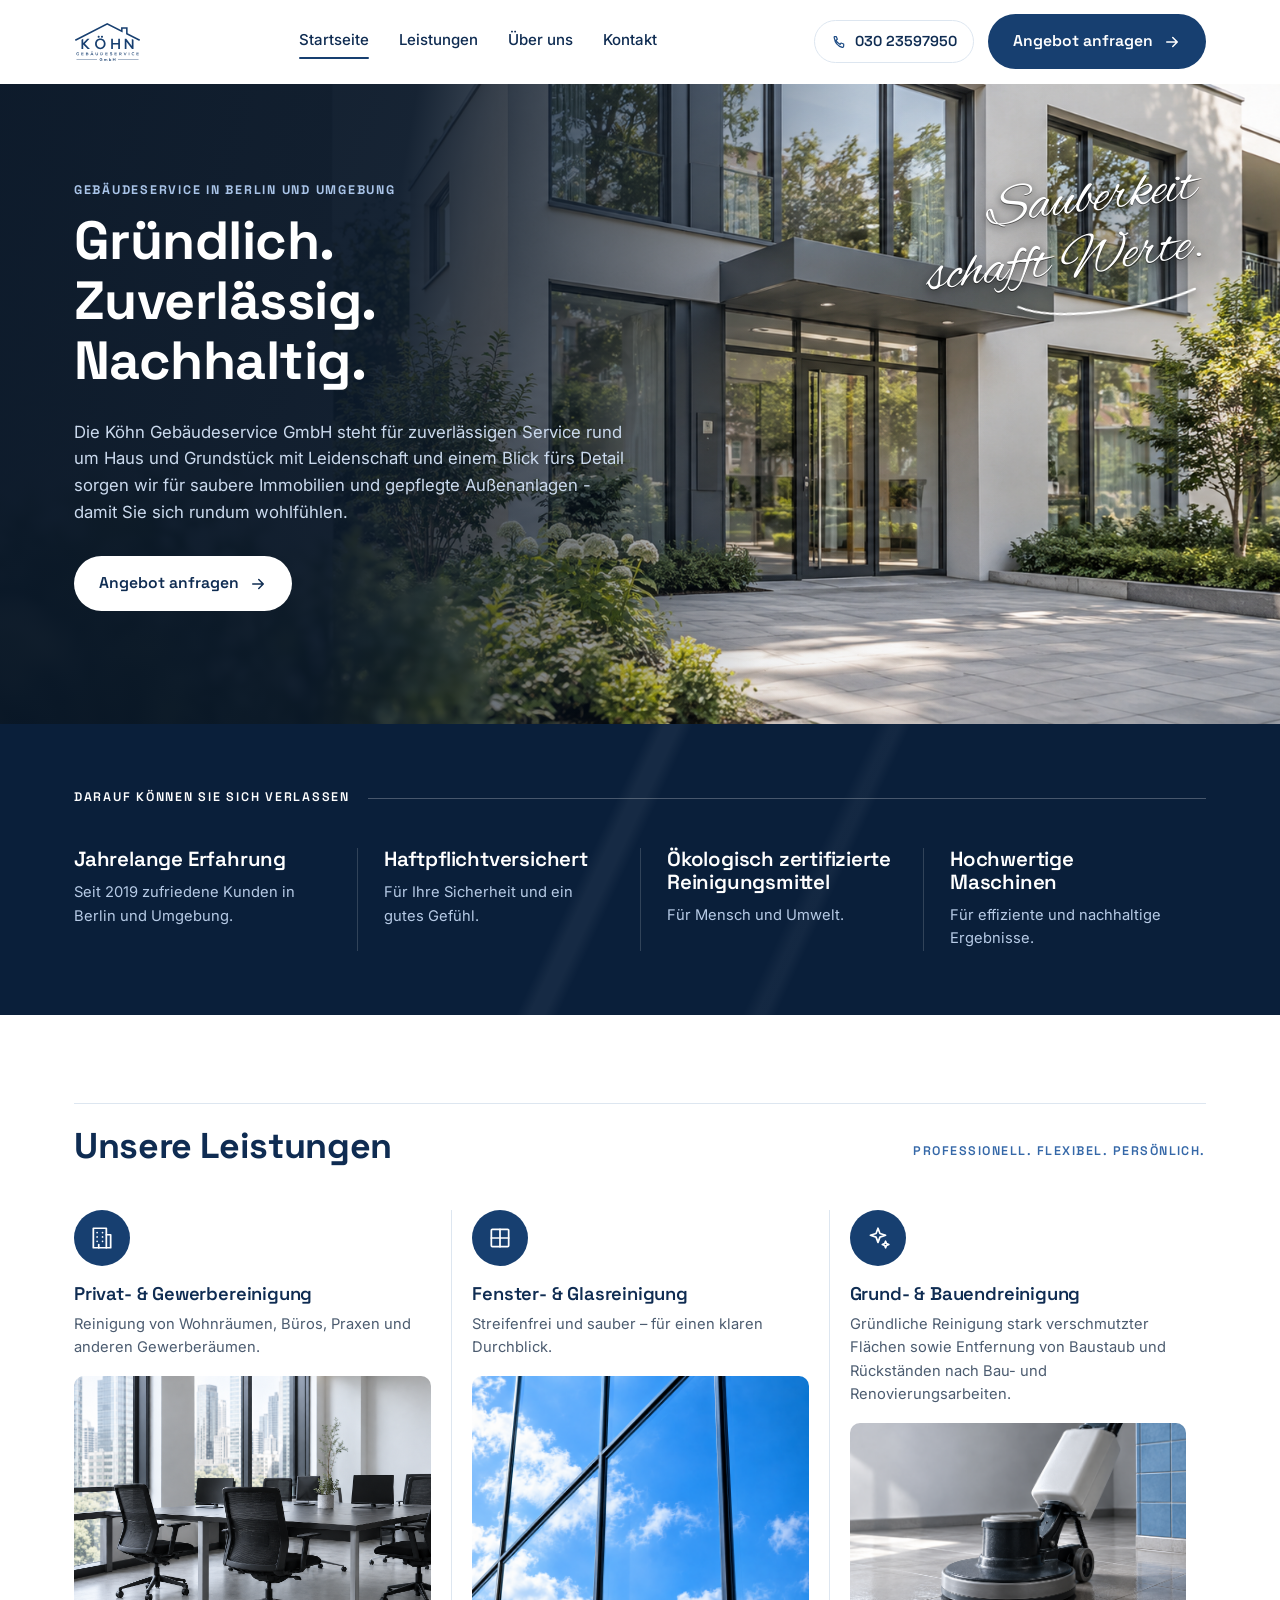
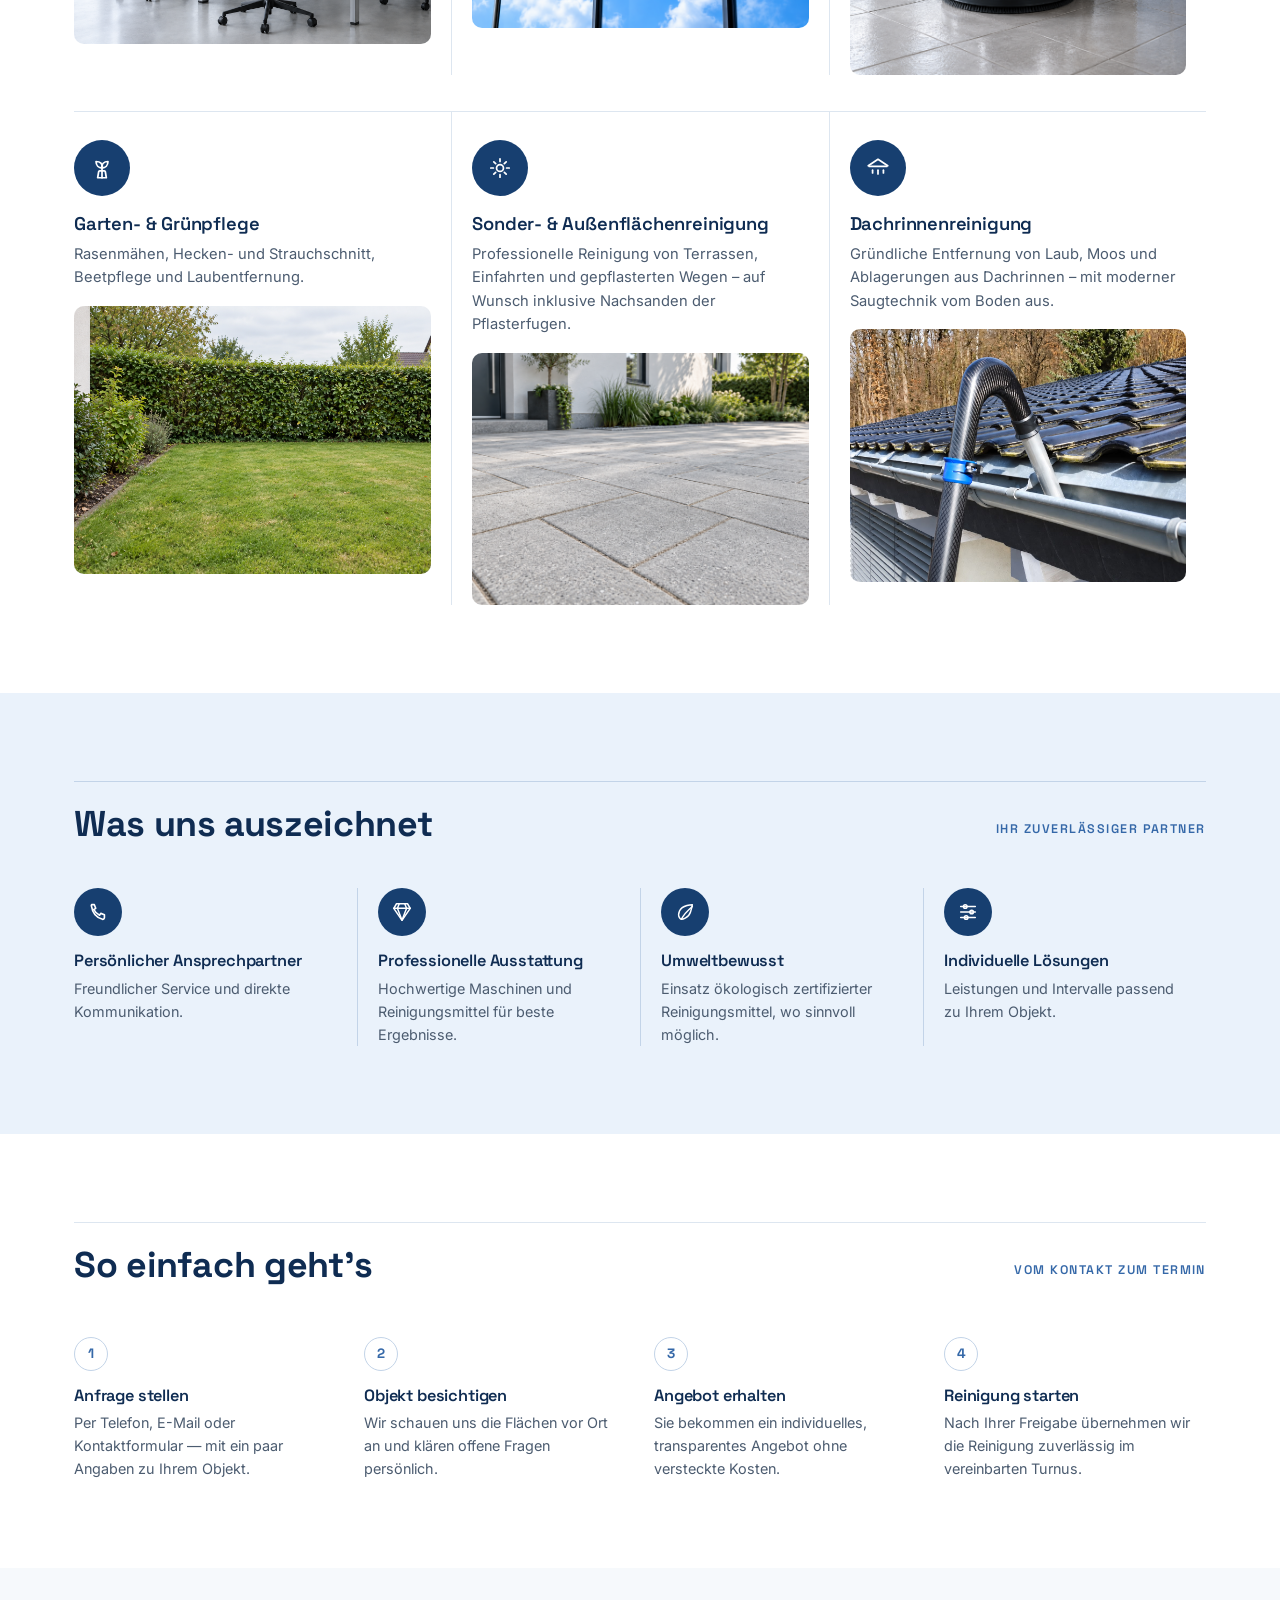
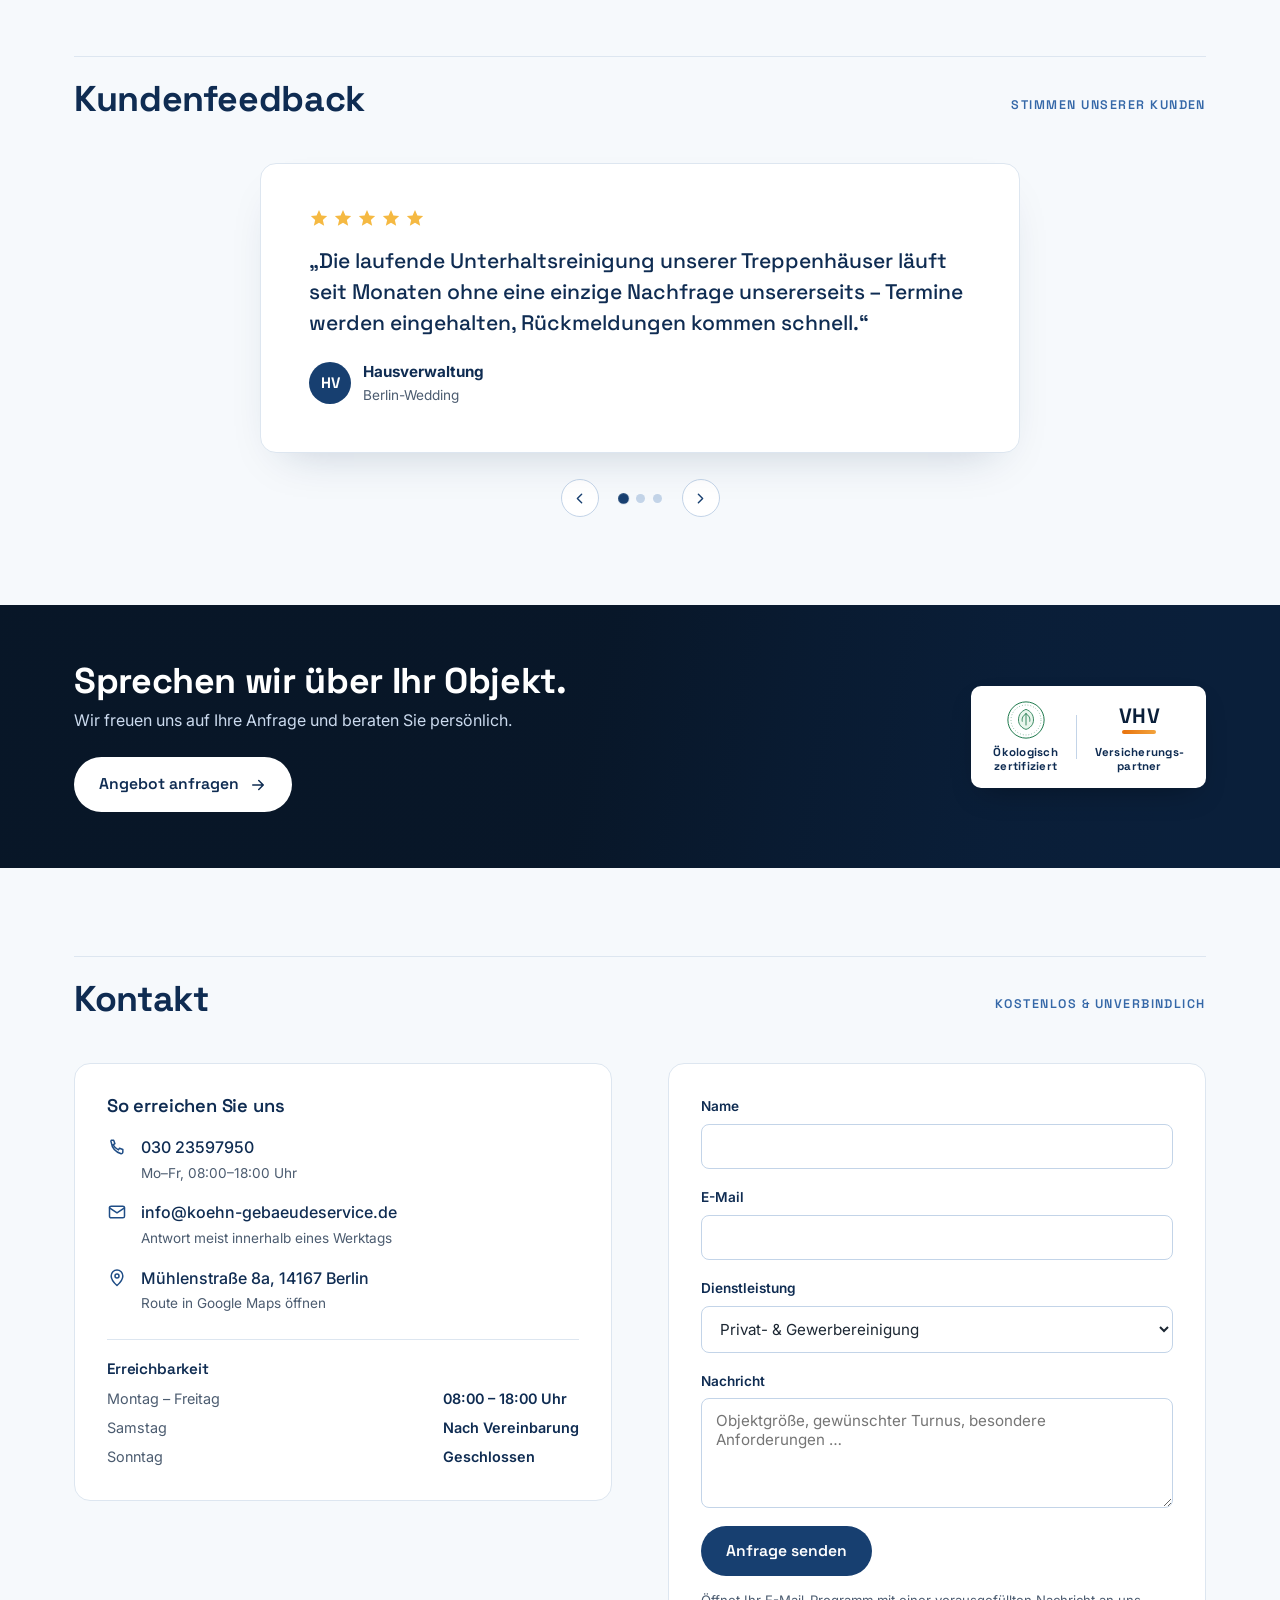
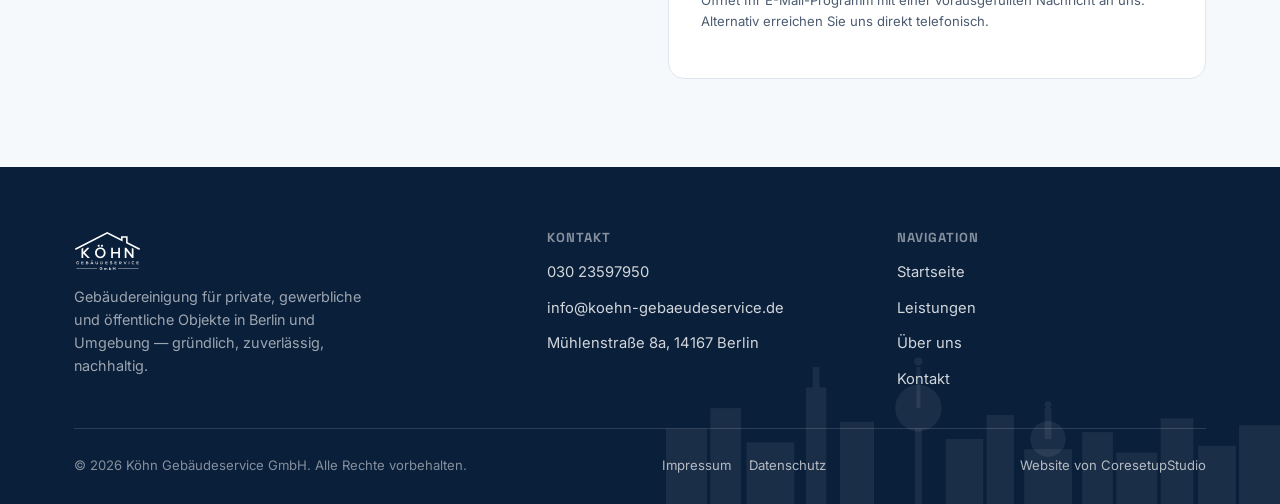
==== commit 3156b791: "Update index.html with new content and styles" ====
--- a/index.html
+++ b/index.html
@@ -12,7 +12,7 @@
 <link rel="alternate icon" href="assets/favicon.ico">
 <link rel="apple-touch-icon" href="assets/apple-touch-icon.png">
 <link rel="canonical" href="https://www.koehn-gebaeudeservice.de/">
-<link rel="stylesheet" href="styles.css">
+<link rel="stylesheet" href="styles1.css">
 
 <meta property="og:type" content="website">
 <meta property="og:title" content="Köhn Gebäudeservice GmbH — Gebäudereinigung in Berlin">
@@ -147,6 +147,13 @@
       <path d="M12 12c3.2 0 5.5-2.3 5.5-6-3.7 0-6 2.3-6 6"></path>
       <path d="M8 21h8l-0.9-5.5a1 1 0 00-1-.8h-4.2a1 1 0 00-1 .8L8 21z"></path>
     </symbol>
+    <symbol id="icon-gutter" viewBox="0 0 24 24" fill="none" stroke="currentColor" stroke-width="1.6" stroke-linecap="round" stroke-linejoin="round">
+      <path d="M3 10 L12 4 L21 10"></path>
+      <path d="M4 10.5 H20"></path>
+      <path d="M7 14v2.5"></path>
+      <path d="M12 14v3.5"></path>
+      <path d="M17 14v2.5"></path>
+    </symbol>
   </defs>
 </svg>
 
@@ -198,7 +205,7 @@
       <div class="hero__content">
         <p class="eyebrow">Gebäudeservice in Berlin und Umgebung</p>
         <h1>Gründlich.<br>Zuverlässig.<br>Nachhaltig.</h1>
-        <p class="lead">Die Köhn Gebäudeservice GmbH steht für zuverlässigen Service rund um Haus und Grundstück. Mit Leidenschaft und einem Blick fürs Detail sorgen wir für saubere Immobilien und gepflegte Außenanlagen - damit Sie sich rundum wohlfühlen.</p>
+        <p class="lead">Die Köhn Gebäudeservice GmbH steht für zuverlässigen Service rund um Haus und Grundstück mit Leidenschaft und einem Blick fürs Detail sorgen wir für saubere Immobilien und gepflegte Außenanlagen - damit Sie sich rundum wohlfühlen.</p>
 
         <div class="hero__actions">
           <a href="#kontakt" class="btn btn-white">
@@ -289,6 +296,15 @@
           <p>Professionelle Reinigung von Terrassen, Einfahrten und gepflasterten Wegen – auf Wunsch inklusive Nachsanden der Pflasterfugen.</p>
           <div class="service__figure">
             <img src="assets/svc-objekt-sonder.jpg.PNG" alt="Gereinigte Glasfassade eines Gewerbeobjekts" width="140" height="131">
+          </div>
+        </article>
+
+        <article class="service">
+          <div class="service__icon"><svg><use href="#icon-gutter"></use></svg></div>
+          <h3>Dachrinnenreinigung</h3>
+          <p>Gründliche Entfernung von Laub, Moos und Ablagerungen aus Dachrinnen – mit moderner Saugtechnik vom Boden aus.</p>
+          <div class="service__figure">
+            <img src="assets/svc-dachrinnenreinigung.jpg" alt="Dachrinnenreinigung mit Saugtechnik vom Boden aus" width="158" height="131">
           </div>
         </article>
       </div>
@@ -515,11 +531,14 @@
             <input type="email" id="email" name="E-Mail" required>
           </div>
           <div class="form-row">
-            <label for="objektart">Objektart</label>
-            <select id="objektart" name="Objektart">
-              <option>Gewerbeobjekt</option>
-              <option>Wohnobjekt / Hausverwaltung</option>
-              <option>Bauend- / Sanierungsreinigung</option>
+            <label for="dienstleistung">Dienstleistung</label>
+            <select id="dienstleistung" name="Dienstleistung">
+              <option>Privat- &amp; Gewerbereinigung</option>
+              <option>Fenster- &amp; Glasreinigung</option>
+              <option>Grund- &amp; Bauendreinigung</option>
+              <option>Garten- &amp; Grünpflege</option>
+              <option>Sonder- &amp; Außenflächenreinigung</option>
+              <option>Dachrinnenreinigung</option>
               <option>Sonstiges</option>
             </select>
           </div>
@@ -543,7 +562,7 @@
     <div class="footer-grid">
       <div class="footer-brand">
         <img src="assets/logo-white.svg" alt="Köhn Gebäudeservice GmbH" width="220" height="130" style="height:40px;width:auto;">
-        <p>Gebäudeservice für private, gewerbliche und öffentliche Objekte in Berlin und Umgebung — gründlich, zuverlässig, nachhaltig.</p>
+        <p>Gebäudereinigung für private, gewerbliche und öffentliche Objekte in Berlin und Umgebung — gründlich, zuverlässig, nachhaltig.</p>
       </div>
 
       <div class="footer-col">
--- a/styles1.css
+++ b/styles1.css
@@ -0,0 +1,705 @@
+/* ============================================================
+   Köhn Gebäudeservice GmbH — styles.css (v2)
+   ============================================================ */
+
+@import url('https://fonts.googleapis.com/css2?family=Space+Grotesk:wght@500;600;700&family=Inter:wght@400;500;600;700&family=Alex+Brush&display=swap');
+
+:root{
+  --navy-950:#081627;
+  --navy-900:#0a1f3a;
+  --navy-800:#0f2c52;
+  --navy-700:#173f70;
+  --navy-600:#1f4d86;
+  --navy-500:#3568a8;
+  --sky-100:#eaf2fb;
+  --sky-200:#dbe9f8;
+  --line:#dde6f0;
+  --line-strong:#c3d4e8;
+  --ink:#1c2733;
+  --ink-soft:#4c5c70;
+  --paper:#ffffff;
+  --off:#f6f9fc;
+  --star:#f5b942;
+
+  --font-display:'Space Grotesk', 'Segoe UI', sans-serif;
+  --font-body:'Inter', 'Segoe UI', sans-serif;
+  --font-script:'Alex Brush', cursive;
+
+  --container:1180px;
+  --radius-sm:10px;
+  --radius-md:16px;
+  --radius-lg:22px;
+
+  --ease-out:cubic-bezier(0.22,1,0.36,1);
+}
+
+*, *::before, *::after{ box-sizing:border-box; }
+
+html{ scroll-behavior:smooth; }
+@media (prefers-reduced-motion: reduce){
+  html{ scroll-behavior:auto; }
+  *, *::before, *::after{
+    animation-duration:0.001ms !important;
+    animation-iteration-count:1 !important;
+    transition-duration:0.001ms !important;
+    scroll-behavior:auto !important;
+  }
+}
+
+body{
+  margin:0;
+  font-family:var(--font-body);
+  color:var(--ink);
+  background:var(--paper);
+  line-height:1.6;
+  -webkit-font-smoothing:antialiased;
+}
+
+img{ max-width:100%; display:block; }
+
+h1,h2,h3,h4{
+  font-family:var(--font-display);
+  color:var(--navy-800);
+  line-height:1.12;
+  margin:0 0 0.5em;
+  font-weight:700;
+  letter-spacing:-0.01em;
+}
+h1{ font-size:clamp(2.3rem, 4.2vw, 3.5rem); }
+h2{ font-size:clamp(1.7rem, 2.8vw, 2.3rem); }
+h3{ font-size:1.15rem; font-weight:600; }
+
+p{ margin:0 0 1em; color:var(--ink-soft); max-width:62ch; }
+
+a{ color:inherit; text-decoration:none; }
+button{ font-family:inherit; }
+
+.container{
+  width:100%;
+  max-width:var(--container);
+  margin:0 auto;
+  padding:0 24px;
+}
+
+.eyebrow{
+  font-family:var(--font-display);
+  font-size:0.78rem;
+  font-weight:700;
+  letter-spacing:0.14em;
+  text-transform:uppercase;
+  color:var(--navy-500);
+  margin:0 0 10px;
+}
+.eyebrow--light{ color:#9fc0ea; }
+
+.section{ padding:88px 0; }
+@media (max-width:760px){ .section{ padding:56px 0; } }
+
+.section-head{
+  display:flex;
+  align-items:flex-end;
+  justify-content:space-between;
+  gap:24px;
+  margin-bottom:44px;
+  border-top:1px solid var(--line);
+  padding-top:22px;
+}
+.section-head h2{ margin:0; }
+.section-head__tag{
+  font-family:var(--font-display);
+  font-size:0.78rem;
+  font-weight:600;
+  letter-spacing:0.12em;
+  text-transform:uppercase;
+  color:var(--navy-500);
+  white-space:nowrap;
+  padding-bottom:4px;
+}
+@media (max-width:640px){
+  .section-head{ flex-direction:column; align-items:flex-start; gap:8px; }
+}
+
+/* Buttons */
+.btn{
+  display:inline-flex;
+  align-items:center;
+  gap:10px;
+  font-family:var(--font-display);
+  font-weight:600;
+  font-size:0.98rem;
+  padding:14px 24px;
+  border-radius:100px;
+  border:1px solid transparent;
+  cursor:pointer;
+  transition:transform 0.2s var(--ease-out), background-color 0.2s, border-color 0.2s;
+  white-space:nowrap;
+}
+.btn:active{ transform:scale(0.97); }
+.btn-primary{ background:var(--navy-700); color:#fff; }
+.btn-primary:hover{ background:var(--navy-800); }
+.btn-white{ background:#fff; color:var(--navy-800); }
+.btn-white:hover{ background:var(--sky-100); }
+.btn-outline{ background:transparent; border-color:var(--line-strong); color:var(--navy-800); }
+.btn-outline:hover{ border-color:var(--navy-600); background:var(--sky-100); }
+.btn svg{ width:18px; height:18px; flex:none; transition:transform 0.2s var(--ease-out); }
+.btn:hover svg{ transform:translateX(3px); }
+
+/* ============ Header ============ */
+.site-header{
+  position:sticky;
+  top:0;
+  z-index:50;
+  background:rgba(255,255,255,0.78);
+  backdrop-filter:blur(14px);
+  border-bottom:1px solid rgba(255,255,255,0.5);
+}
+.site-header__inner{
+  display:flex;
+  align-items:center;
+  justify-content:space-between;
+  gap:16px;
+  padding:14px 24px;
+  max-width:var(--container);
+  margin:0 auto;
+}
+.brand{ display:flex; align-items:center; gap:10px; flex:none; }
+.brand img{ height:40px; width:auto; }
+
+.nav{ display:flex; align-items:center; gap:30px; }
+.nav a{
+  position:relative;
+  font-size:0.94rem;
+  font-weight:500;
+  color:var(--navy-800);
+  transition:color 0.2s;
+  padding-bottom:4px;
+}
+.nav a:hover{ color:var(--navy-600); }
+.nav a.is-current::after{
+  content:"";
+  position:absolute;
+  left:0; right:0; bottom:-3px;
+  height:2px;
+  background:var(--navy-700);
+  border-radius:2px;
+}
+
+.header-actions{ display:flex; align-items:center; gap:14px; }
+.header-phone{
+  display:flex;
+  align-items:center;
+  gap:8px;
+  font-family:var(--font-display);
+  font-weight:600;
+  font-size:0.9rem;
+  color:var(--navy-800);
+  background:rgba(255,255,255,0.7);
+  border:1px solid var(--line);
+  padding:9px 16px;
+  border-radius:100px;
+}
+.header-phone svg{ width:16px; height:16px; color:var(--navy-600); }
+
+.nav-toggle{ display:none; background:none; border:none; cursor:pointer; padding:6px; }
+.nav-toggle svg{ width:26px; height:26px; color:var(--navy-800); }
+
+@media (max-width:920px){
+  .nav{
+    position:absolute; top:100%; left:0; right:0;
+    flex-direction:column; align-items:flex-start; gap:2px;
+    background:#fff; border-bottom:1px solid var(--line);
+    padding:8px 24px 18px; display:none;
+  }
+  .nav.is-open{ display:flex; }
+  .nav a{ width:100%; padding:12px 0; border-bottom:1px solid var(--line); }
+  .nav a.is-current::after{ display:none; }
+  .header-phone span{ display:none; }
+  .header-phone{ padding:9px 11px; }
+  .nav-toggle{ display:inline-flex; }
+  .header-actions .btn-primary{ display:none; }
+}
+
+/* ============ Hero ============ */
+.hero{
+  position:relative;
+  background:var(--navy-900);
+  overflow:hidden;
+  min-height:640px;
+  display:flex;
+  align-items:stretch;
+}
+.hero__photo{
+  position:absolute;
+  inset:0;
+  z-index:0;
+}
+.hero__photo img{
+  width:100%;
+  height:100%;
+  object-fit:cover;
+  object-position:75% 50%;
+}
+.hero__photo::after{
+  content:"";
+  position:absolute;
+  inset:0;
+  background:linear-gradient(100deg, rgba(8,22,39,0.97) 0%, rgba(8,22,39,0.94) 30%, rgba(8,22,39,0.35) 52%, rgba(8,22,39,0.05) 62%, transparent 78%);
+}
+.hero__inner{
+  position:relative;
+  z-index:1;
+  width:100%;
+  max-width:var(--container);
+  margin:0 auto;
+  padding:80px 24px 96px;
+  display:flex;
+  align-items:center;
+}
+.hero__content{ max-width:560px; }
+.hero__content .eyebrow{ color:#a9c4e8; }
+.hero__content h1{ color:#fff; }
+.hero__content p.lead{ color:#cbdaee; font-size:1.05rem; }
+.hero__actions{ display:flex; align-items:center; gap:16px; flex-wrap:wrap; margin-top:30px; }
+
+.hero__script{
+  position:absolute;
+  z-index:1;
+  right:6%;
+  top:14%;
+  font-family:var(--font-script);
+  font-size:clamp(2.2rem, 4.4vw, 3.6rem);
+  color:#fff;
+  line-height:1.05;
+  text-align:right;
+  display:block;
+}
+.hero__script-scrim{
+  position:absolute;
+  right:-25%;
+  left:-30%;
+  top:-30%;
+  bottom:-35%;
+  z-index:-1;
+  background:radial-gradient(ellipse 55% 55% at 70% 40%, rgba(6,16,30,0.2) 0%, rgba(6,16,30,0.1) 35%, rgba(6,16,30,0.03) 60%, rgba(6,16,30,0) 80%);
+  filter:blur(10px);
+}
+.hero__script-text{
+  position:relative;
+  display:inline-block;
+  transform:rotate(-7deg);
+  text-shadow:
+    0 1px 0 rgba(0,0,0,0.45),
+    0 2px 8px rgba(0,0,0,0.6),
+    0 10px 30px rgba(0,0,0,0.5);
+}
+.hero__script svg{
+  display:block;
+  width:70%;
+  margin:2px 0 0 auto;
+  overflow:visible;
+}
+.hero__script svg path{
+  fill:none;
+  stroke:#fff;
+  stroke-width:2.4;
+  stroke-linecap:round;
+  filter:drop-shadow(0 2px 4px rgba(0,0,0,0.5));
+}
+
+@media (max-width:900px){
+  .hero{ min-height:0; }
+  .hero__photo img{ object-position:65% 50%; }
+  .hero__photo::after{ background:linear-gradient(180deg, rgba(8,22,39,0.55) 0%, rgba(8,22,39,0.93) 46%, rgba(8,22,39,0.98) 100%); }
+  .hero__inner{ padding:52px 20px 60px; }
+  .hero__script{ display:none; }
+}
+
+/* ============ Trust strip ============ */
+.trust{
+  position:relative;
+  background:var(--navy-900);
+  overflow:hidden;
+  padding:64px 0;
+}
+.trust::before{
+  content:"";
+  position:absolute;
+  inset:0;
+  background:
+    linear-gradient(115deg, transparent 46%, rgba(255,255,255,0.05) 47%, rgba(255,255,255,0.05) 48%, transparent 49%),
+    linear-gradient(115deg, transparent 62%, rgba(255,255,255,0.04) 63%, rgba(255,255,255,0.04) 63.6%, transparent 64.4%);
+  pointer-events:none;
+}
+.trust .container{ position:relative; }
+.trust-head{
+  display:flex;
+  align-items:center;
+  gap:18px;
+  margin-bottom:40px;
+}
+.trust-head span{
+  font-family:var(--font-display);
+  font-size:0.78rem;
+  font-weight:600;
+  letter-spacing:0.14em;
+  text-transform:uppercase;
+  color:#fff;
+  white-space:nowrap;
+}
+.trust-head i{ height:1px; flex:1; background:rgba(255,255,255,0.25); }
+
+.trust-grid{ display:grid; grid-template-columns:repeat(4, 1fr); gap:0; }
+.trust-item{ padding:0 26px; border-left:1px solid rgba(255,255,255,0.16); }
+.trust-item:first-child{ border-left:none; padding-left:0; }
+.trust-item h3{ color:#fff; font-size:1.28rem; margin-bottom:10px; }
+.trust-item p{ color:#b7cbe6; font-size:0.92rem; margin:0; }
+
+@media (max-width:900px){
+  .trust-grid{ grid-template-columns:repeat(2, 1fr); row-gap:30px; }
+  .trust-item:nth-child(odd){ padding-left:0; }
+  .trust-item:nth-child(1), .trust-item:nth-child(2){ border-top:none; }
+  .trust-item:nth-child(n+3){ border-left:none; }
+  .trust-item:nth-child(even){ border-left:1px solid rgba(255,255,255,0.16); }
+}
+@media (max-width:560px){
+  .trust-grid{ grid-template-columns:1fr; }
+  .trust-item{ padding-left:0; border-left:none !important; }
+  .trust-item:not(:first-child){ border-top:1px solid rgba(255,255,255,0.16); padding-top:24px; }
+}
+
+/* ============ Leistungen ============ */
+.services{ display:grid; grid-template-columns:repeat(3, 1fr); gap:36px 0; }
+.service{ padding:0 20px; border-left:1px solid var(--line); text-align:left; }
+.service:nth-child(3n+1){ border-left:none; padding-left:0; }
+.service:nth-child(n+4){ border-top:1px solid var(--line); padding-top:28px; }
+.service__icon{
+  width:56px; height:56px; border-radius:50%;
+  background:var(--navy-700);
+  display:flex; align-items:center; justify-content:center;
+  margin-bottom:18px;
+}
+.service__icon svg{ width:26px; height:26px; color:#fff; }
+.service h3{ margin-bottom:8px; }
+.service p{ font-size:0.92rem; margin-bottom:16px; }
+.service__figure{ border-radius:var(--radius-sm); overflow:hidden; aspect-ratio:4/3; }
+.service__figure img{ width:100%; height:100%; object-fit:cover; }
+
+@media (max-width:980px){
+  .services{ grid-template-columns:repeat(2, 1fr); gap:36px 0; }
+  .service{ border-left:none; padding:0 16px; border-top:1px solid var(--line); padding-top:28px; }
+  .service:nth-child(odd){ padding-left:0; }
+  .service:nth-child(1), .service:nth-child(2){ border-top:none; padding-top:0; }
+}
+@media (max-width:560px){
+  .services{ grid-template-columns:1fr; }
+  .service{ border-top:1px solid var(--line); padding-top:28px; padding-left:0; padding-right:0; }
+  .service:first-child{ border-top:none; padding-top:0; }
+}
+
+/* ============ Was uns auszeichnet ============ */
+.why{ background:var(--sky-100); }
+.why .section-head{ border-top-color:var(--line-strong); }
+.why-grid{ display:grid; grid-template-columns:repeat(4, 1fr); }
+.why-item{ padding:0 20px; border-left:1px solid var(--line-strong); }
+.why-item:first-child{ border-left:none; padding-left:0; }
+.why-item__icon{
+  width:48px; height:48px; border-radius:50%;
+  background:var(--navy-700);
+  display:flex; align-items:center; justify-content:center;
+  margin-bottom:16px;
+}
+.why-item__icon svg{ width:22px; height:22px; color:#fff; }
+.why-item h3{ font-size:1.02rem; margin-bottom:6px; }
+.why-item p{ font-size:0.9rem; margin:0; }
+
+@media (max-width:900px){
+  .why-grid{ grid-template-columns:repeat(2, 1fr); gap:28px 0; }
+  .why-item{ border-left:none; padding:0 16px; }
+  .why-item:nth-child(odd){ padding-left:0; }
+  .why-item:nth-child(n+3){ border-top:1px solid var(--line-strong); padding-top:24px; }
+}
+@media (max-width:560px){
+  .why-grid{ grid-template-columns:1fr; }
+  .why-item{ padding:0; }
+  .why-item:nth-child(n+2){ border-top:1px solid var(--line-strong); padding-top:24px; margin-top:4px; }
+}
+
+/* ============ Ablauf ============ */
+.process{ display:grid; grid-template-columns:repeat(4, 1fr); gap:28px; }
+.process-step{ position:relative; padding-top:8px; }
+.process-step__num{
+  font-family:var(--font-display);
+  font-size:0.85rem; font-weight:700; color:var(--navy-500);
+  border:1px solid var(--line-strong); border-radius:50%;
+  width:34px; height:34px;
+  display:flex; align-items:center; justify-content:center;
+  margin-bottom:16px;
+}
+.process-step h3{ margin-bottom:6px; font-size:1.02rem; }
+.process-step p{ font-size:0.9rem; margin:0; }
+
+@media (max-width:900px){ .process{ grid-template-columns:repeat(2, 1fr); } }
+@media (max-width:560px){ .process{ grid-template-columns:1fr; } }
+
+/* ============ CTA band (Sprechen wir über Ihr Objekt) ============ */
+.cta-band{
+  position:relative;
+  background:var(--navy-900) url('assets/hero-fenster.jpg') right center/cover no-repeat;
+  color:#fff;
+}
+.cta-band::before{
+  content:"";
+  position:absolute; inset:0;
+  background:linear-gradient(100deg, rgba(8,22,39,0.97) 30%, rgba(8,22,39,0.9) 46%, rgba(8,22,39,0.45) 62%, rgba(8,22,39,0.1) 78%, transparent 92%);
+}
+.cta-band__inner{
+  position:relative; z-index:1;
+  display:flex; align-items:center; justify-content:space-between; gap:40px;
+  padding:56px 0;
+  flex-wrap:wrap;
+}
+.cta-band h2{ color:#fff; margin-bottom:6px; }
+.cta-band p{ color:#cbdaee; margin-bottom:24px; }
+.cta-band__badges{
+  display:flex; align-items:center; gap:18px;
+  padding:14px 22px;
+  background:#ffffff;
+  box-shadow:0 12px 30px -12px rgba(0,0,0,0.35);
+  border-radius:var(--radius-sm);
+  flex:none;
+}
+.badge{ display:flex; flex-direction:column; align-items:center; gap:6px; }
+.badge svg{ color:var(--navy-700); }
+.badge__label{
+  font-family:var(--font-display);
+  font-weight:700;
+  font-size:0.72rem;
+  letter-spacing:0.02em;
+  color:var(--navy-800);
+  text-align:center;
+  line-height:1.2;
+}
+.badge__sub{ font-size:0.6rem; color:var(--ink-soft); letter-spacing:0.08em; text-transform:uppercase; }
+.badge-divider{ width:1px; height:44px; background:var(--line-strong); }
+
+/* Ökologisch-zertifiziert Siegel */
+.badge--eco .badge__seal{ display:block; }
+
+/* VHV Versicherungspartner Wortmarke */
+.badge__vhv{
+  display:flex;
+  flex-direction:column;
+  align-items:center;
+  gap:3px;
+  height:40px;
+  justify-content:center;
+}
+.badge__vhv-mark{
+  font-family:var(--font-display);
+  font-weight:700;
+  font-size:1.3rem;
+  letter-spacing:0.02em;
+  color:var(--navy-900);
+  line-height:1;
+}
+.badge__vhv-bar{
+  display:block;
+  width:34px;
+  height:4px;
+  border-radius:2px;
+  background:linear-gradient(90deg, #e8720c, #f2a33d);
+}
+
+@media (max-width:760px){
+  .cta-band__inner{ padding:44px 0; }
+  .cta-band__badges{ width:100%; justify-content:center; }
+}
+
+/* ============ Kundenfeedback ============ */
+.feedback{ background:var(--off); }
+.feedback .section-head{ border-top-color:var(--line); }
+
+.testimonial-carousel{
+  position:relative;
+  max-width:760px;
+  margin:0 auto;
+}
+.testimonial-track{
+  position:relative;
+  min-height:290px;
+  background:#fff;
+  border:1px solid var(--line);
+  border-radius:var(--radius-md);
+  box-shadow:0 20px 45px -25px rgba(15,44,82,0.25);
+  padding:44px 48px;
+}
+.testimonial-slide{
+  display:none;
+  animation:slideIn 0.6s var(--ease-out);
+}
+.testimonial-slide.is-active{ display:block; }
+@keyframes slideIn{
+  from{ opacity:0; transform:translateY(10px); }
+  to{ opacity:1; transform:translateY(0); }
+}
+.stars{ display:flex; gap:4px; margin-bottom:18px; }
+.stars svg{
+  width:20px; height:20px; color:var(--star); fill:var(--star);
+  opacity:0; transform:scale(0.4);
+  animation:starPop 0.4s var(--ease-out) forwards;
+}
+.testimonial-slide.is-active .stars svg:nth-child(1){ animation-delay:0.05s; }
+.testimonial-slide.is-active .stars svg:nth-child(2){ animation-delay:0.12s; }
+.testimonial-slide.is-active .stars svg:nth-child(3){ animation-delay:0.19s; }
+.testimonial-slide.is-active .stars svg:nth-child(4){ animation-delay:0.26s; }
+.testimonial-slide.is-active .stars svg:nth-child(5){ animation-delay:0.33s; }
+@keyframes starPop{
+  60%{ opacity:1; transform:scale(1.15); }
+  100%{ opacity:1; transform:scale(1); }
+}
+.testimonial-slide blockquote{
+  margin:0 0 22px;
+  font-family:var(--font-display);
+  font-size:1.32rem;
+  font-weight:500;
+  line-height:1.45;
+  color:var(--navy-800);
+}
+.testimonial-slide__meta{ display:flex; align-items:center; gap:12px; }
+.testimonial-slide__avatar{
+  width:42px; height:42px; border-radius:50%;
+  background:var(--navy-700);
+  color:#fff;
+  display:flex; align-items:center; justify-content:center;
+  font-family:var(--font-display); font-weight:700; font-size:0.95rem;
+  flex:none;
+}
+.testimonial-slide__meta strong{ display:block; color:var(--navy-800); font-size:0.95rem; }
+.testimonial-slide__meta span{ display:block; font-size:0.85rem; color:var(--ink-soft); }
+
+.carousel-controls{
+  display:flex; align-items:center; justify-content:center; gap:20px;
+  margin-top:26px;
+}
+.carousel-dots{ display:flex; gap:8px; }
+.carousel-dots button{
+  width:9px; height:9px; border-radius:50%;
+  background:var(--line-strong); border:none; padding:0; cursor:pointer;
+  transition:background-color 0.25s, transform 0.25s;
+}
+.carousel-dots button.is-active{ background:var(--navy-700); transform:scale(1.2); }
+.carousel-arrow{
+  width:38px; height:38px; border-radius:50%;
+  border:1px solid var(--line-strong); background:#fff;
+  display:flex; align-items:center; justify-content:center;
+  cursor:pointer; color:var(--navy-700);
+  transition:background-color 0.2s, border-color 0.2s;
+  flex:none;
+}
+.carousel-arrow:hover{ background:var(--sky-100); border-color:var(--navy-500); }
+.carousel-arrow svg{ width:17px; height:17px; }
+
+@media (max-width:640px){
+  .testimonial-track{ padding:32px 24px; }
+  .testimonial-slide blockquote{ font-size:1.1rem; }
+}
+
+/* ============ Kontakt ============ */
+.contact{ background:var(--off); }
+.contact-grid{ display:grid; grid-template-columns:1fr 1fr; gap:56px; align-items:start; }
+.contact-card{ background:#fff; border:1px solid var(--line); border-radius:var(--radius-md); padding:32px; }
+.contact-list{ list-style:none; margin:0 0 24px; padding:0; display:flex; flex-direction:column; gap:16px; }
+.contact-list li{ display:flex; align-items:flex-start; gap:14px; }
+.contact-list svg{ width:20px; height:20px; color:var(--navy-600); flex:none; margin-top:2px; }
+.contact-list a, .contact-list span{ font-weight:500; color:var(--navy-800); }
+.contact-list small{ display:block; font-weight:400; color:var(--ink-soft); font-size:0.85rem; margin-top:2px; }
+.contact-hours{ border-top:1px solid var(--line); padding-top:20px; margin-top:4px; }
+.contact-hours h3{ font-size:0.95rem; margin-bottom:10px; }
+.contact-hours dl{ display:grid; grid-template-columns:1fr auto; gap:6px 12px; margin:0; font-size:0.9rem; }
+.contact-hours dt{ color:var(--ink-soft); }
+.contact-hours dd{ margin:0; font-weight:600; color:var(--navy-800); }
+
+.contact-form{ background:#fff; border:1px solid var(--line); border-radius:var(--radius-md); padding:32px; }
+.form-row{ margin-bottom:18px; display:flex; flex-direction:column; gap:6px; }
+.form-row label{ font-size:0.85rem; font-weight:600; color:var(--navy-800); }
+.form-row input, .form-row textarea, .form-row select{
+  font-family:inherit; font-size:0.95rem; padding:12px 14px;
+  border:1px solid var(--line-strong); border-radius:8px; background:#fff; color:var(--ink);
+}
+.form-row input:focus, .form-row textarea:focus, .form-row select:focus{
+  outline:2px solid var(--navy-500); outline-offset:1px;
+}
+.form-row textarea{ resize:vertical; min-height:110px; }
+.form-note{ font-size:0.82rem; color:var(--ink-soft); margin-top:14px; }
+
+@media (max-width:900px){ .contact-grid{ grid-template-columns:1fr; gap:28px; } }
+
+/* ============ Footer ============ */
+.site-footer{
+  position:relative;
+  background:var(--navy-900);
+  color:rgba(255,255,255,0.75);
+  padding:64px 0 28px;
+  overflow:hidden;
+}
+.site-footer__skyline{
+  position:absolute;
+  right:0; bottom:0;
+  width:min(48vw, 620px);
+  height:auto;
+  opacity:0.9;
+  pointer-events:none;
+}
+.footer-grid{
+  position:relative; z-index:1;
+  display:grid; grid-template-columns:1.4fr 1fr 1fr; gap:40px;
+  padding-bottom:36px; border-bottom:1px solid rgba(255,255,255,0.14);
+}
+.footer-brand img{ height:40px; margin-bottom:14px; }
+.footer-brand p{ color:rgba(255,255,255,0.6); font-size:0.9rem; max-width:34ch; }
+.footer-col h4{
+  font-family:var(--font-display); font-size:0.82rem; letter-spacing:0.08em;
+  text-transform:uppercase; color:rgba(255,255,255,0.5); margin:0 0 14px;
+}
+.footer-col ul{ list-style:none; margin:0; padding:0; display:flex; flex-direction:column; gap:10px; }
+.footer-col a{ font-size:0.92rem; color:rgba(255,255,255,0.82); transition:color 0.2s; }
+.footer-col a:hover{ color:#fff; }
+.footer-bottom{
+  position:relative; z-index:1;
+  display:flex; align-items:center; justify-content:space-between; gap:16px;
+  padding-top:26px; font-size:0.82rem; color:rgba(255,255,255,0.5); flex-wrap:wrap;
+}
+.footer-bottom a{ color:rgba(255,255,255,0.68); }
+.footer-bottom a:hover{ color:#fff; }
+
+@media (max-width:760px){
+  .footer-grid{ grid-template-columns:1fr; gap:28px; }
+  .site-footer__skyline{ width:80vw; opacity:0.5; }
+}
+
+/* ============ Legal pages (Impressum / Datenschutz) ============ */
+.legal{ max-width:760px; margin:0 auto; padding:64px 24px 100px; }
+.legal h1{ font-size:clamp(1.9rem, 3.4vw, 2.4rem); margin-bottom:0.3em; }
+.legal .eyebrow{ margin-bottom:14px; }
+.legal h2{ font-size:1.15rem; margin-top:2.2em; padding-top:0.6em; border-top:1px solid var(--line); }
+.legal p, .legal li{ color:var(--ink-soft); max-width:68ch; }
+.legal ul{ padding-left:1.2em; }
+.legal a{ color:var(--navy-700); text-decoration:underline; text-underline-offset:2px; }
+.legal .back-link{
+  display:inline-flex; align-items:center; gap:8px;
+  font-family:var(--font-display); font-weight:600; font-size:0.9rem;
+  color:var(--navy-700); margin-bottom:28px; text-decoration:none;
+}
+.legal .back-link svg{ width:16px; height:16px; transform:rotate(180deg); }
+.legal-note{ margin-top:3em; padding:16px 18px; background:var(--sky-100); border-radius:var(--radius-sm); font-size:0.86rem; color:var(--ink-soft); }
+
+/* Visually-hidden helper */
+.visually-hidden{
+  position:absolute; width:1px; height:1px; padding:0; margin:-1px;
+  overflow:hidden; clip:rect(0,0,0,0); white-space:nowrap; border:0;
+}
+
+a:focus-visible, button:focus-visible{
+  outline:2px solid var(--navy-500);
+  outline-offset:2px;
+}
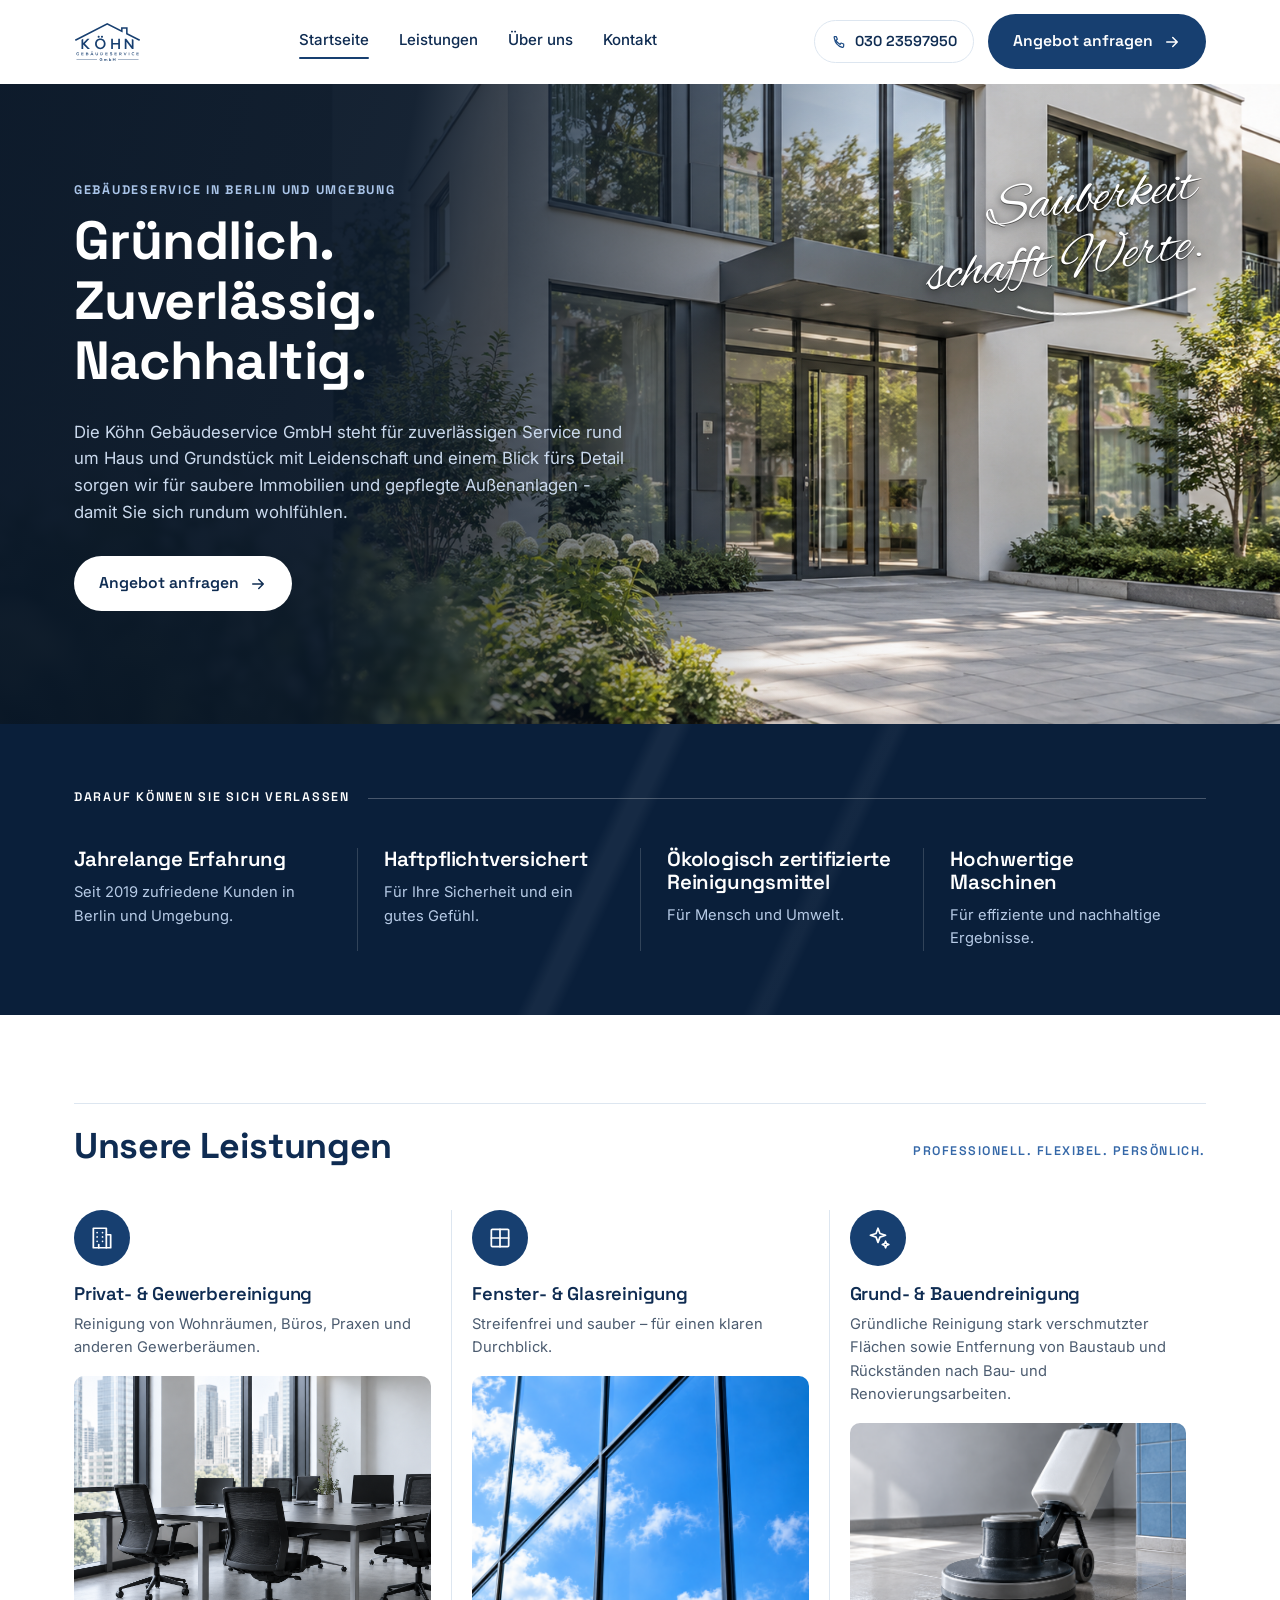
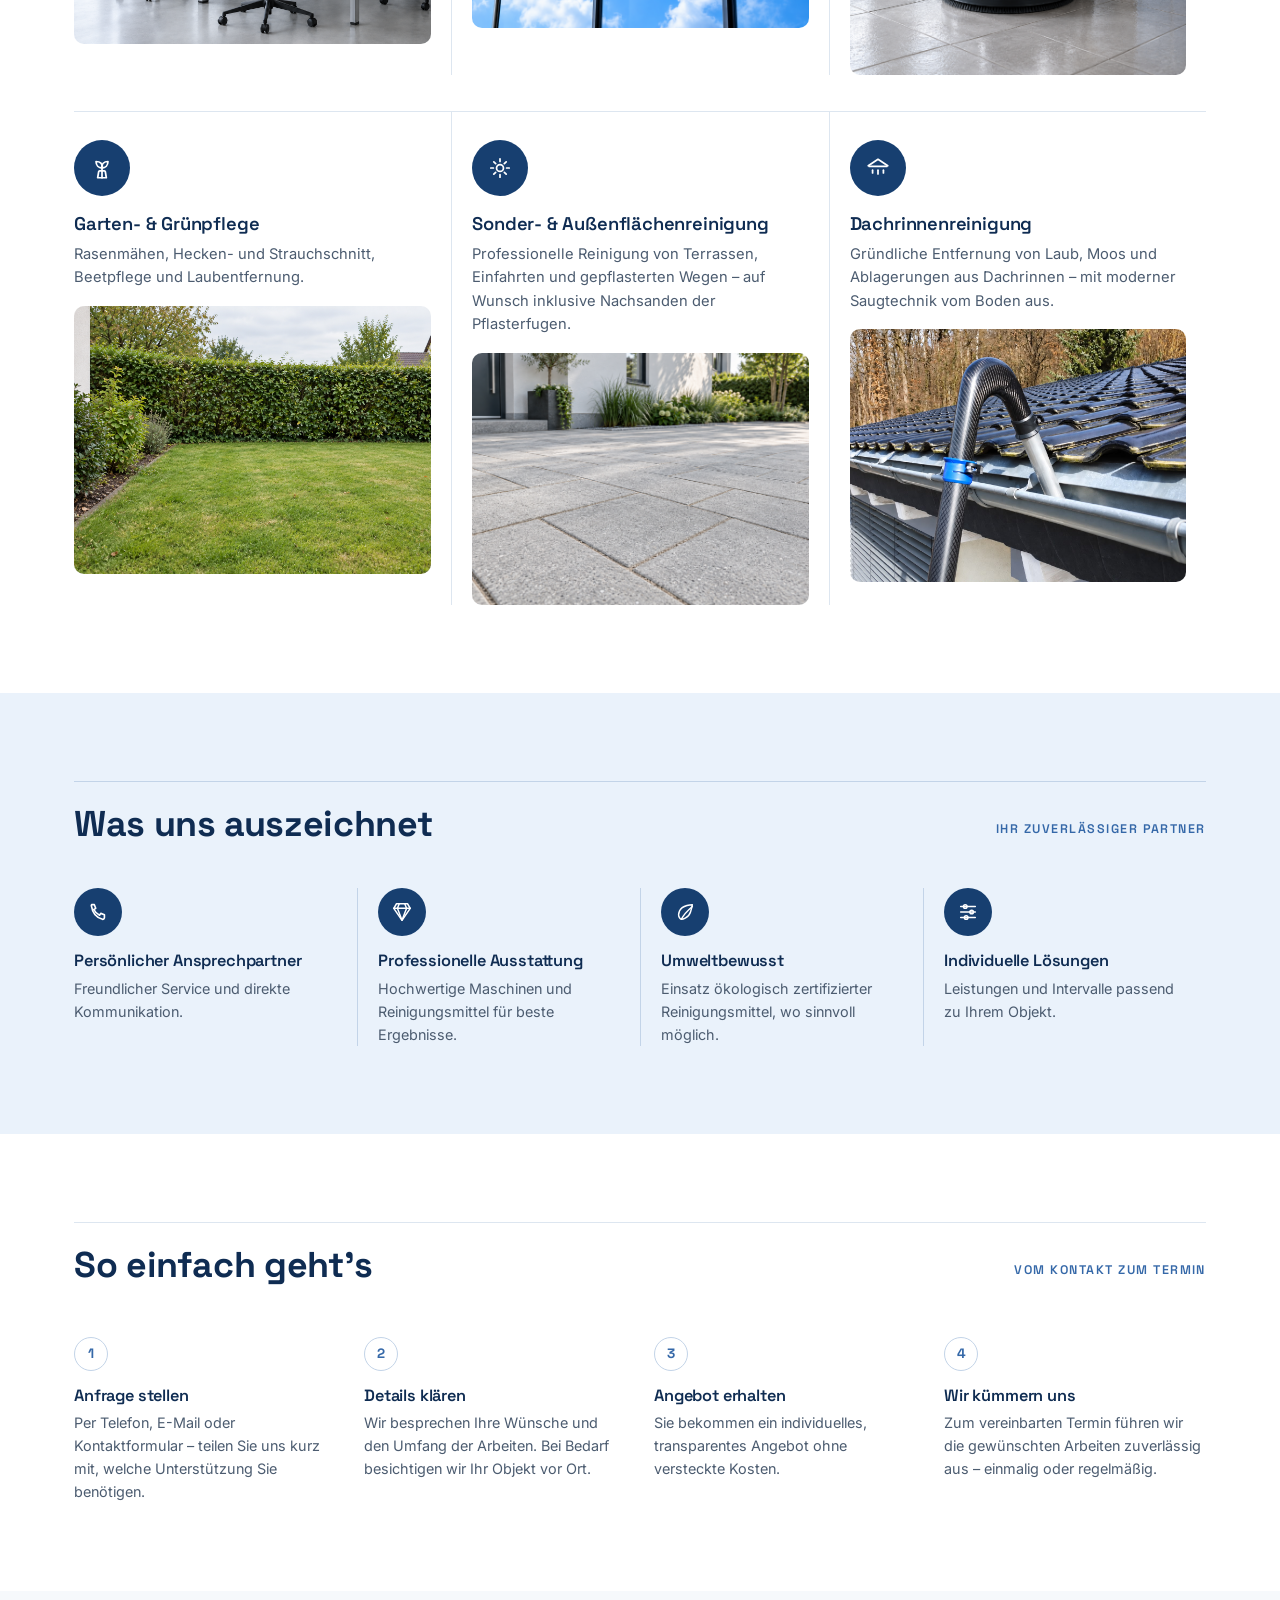
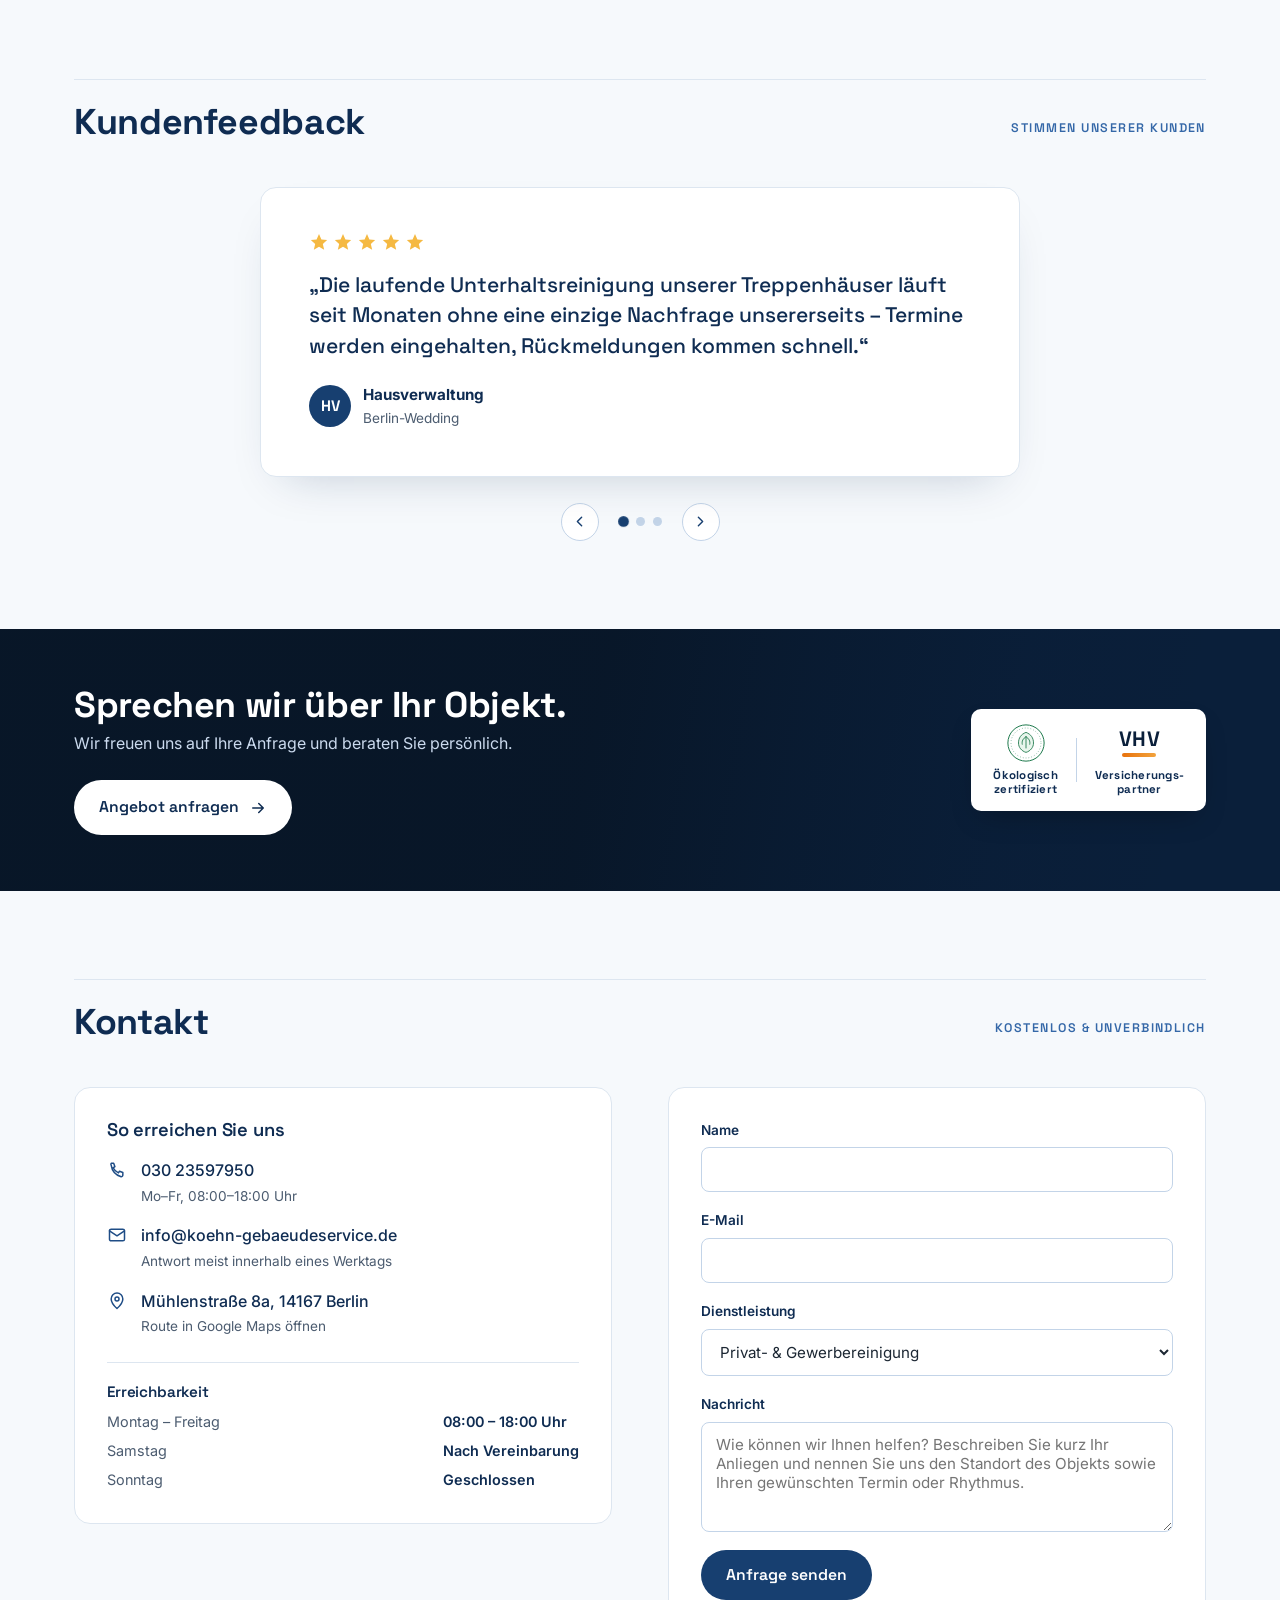
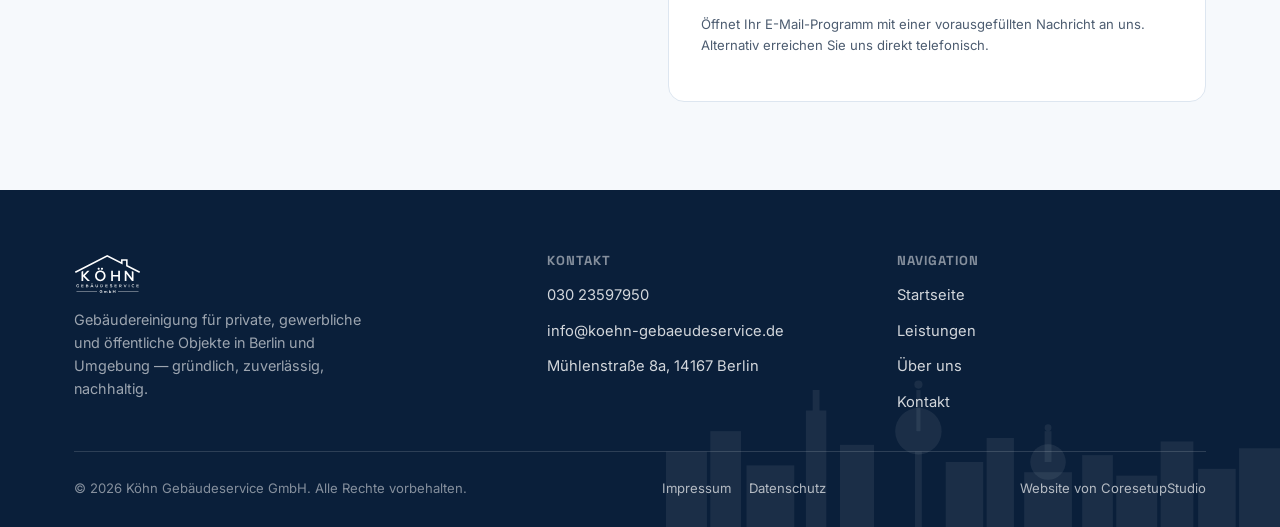
==== commit fe225ff5: "Update index.html" ====
--- a/index.html
+++ b/index.html
@@ -12,7 +12,7 @@
 <link rel="alternate icon" href="assets/favicon.ico">
 <link rel="apple-touch-icon" href="assets/apple-touch-icon.png">
 <link rel="canonical" href="https://www.koehn-gebaeudeservice.de/">
-<link rel="stylesheet" href="styles1.css">
+<link rel="stylesheet" href="styles.css">
 
 <meta property="og:type" content="website">
 <meta property="og:title" content="Köhn Gebäudeservice GmbH — Gebäudereinigung in Berlin">
@@ -356,12 +356,12 @@
         <div class="process-step">
           <div class="process-step__num">1</div>
           <h3>Anfrage stellen</h3>
-          <p>Per Telefon, E-Mail oder Kontaktformular — mit ein paar Angaben zu Ihrem Objekt.</p>
+          <p>Per Telefon, E-Mail oder Kontaktformular – teilen Sie uns kurz mit, welche Unterstützung Sie benötigen.</p>
         </div>
         <div class="process-step">
           <div class="process-step__num">2</div>
-          <h3>Objekt besichtigen</h3>
-          <p>Wir schauen uns die Flächen vor Ort an und klären offene Fragen persönlich.</p>
+          <h3>Details klären</h3>
+          <p>Wir besprechen Ihre Wünsche und den Umfang der Arbeiten. Bei Bedarf besichtigen wir Ihr Objekt vor Ort.</p>
         </div>
         <div class="process-step">
           <div class="process-step__num">3</div>
@@ -370,8 +370,8 @@
         </div>
         <div class="process-step">
           <div class="process-step__num">4</div>
-          <h3>Reinigung starten</h3>
-          <p>Nach Ihrer Freigabe übernehmen wir die Reinigung zuverlässig im vereinbarten Turnus.</p>
+          <h3>Wir kümmern uns</h3>
+          <p>Zum vereinbarten Termin führen wir die gewünschten Arbeiten zuverlässig aus – einmalig oder regelmäßig.</p>
         </div>
       </div>
     </div>
@@ -544,7 +544,7 @@
           </div>
           <div class="form-row">
             <label for="nachricht">Nachricht</label>
-            <textarea id="nachricht" name="Nachricht" placeholder="Objektgröße, gewünschter Turnus, besondere Anforderungen …" required></textarea>
+            <textarea id="nachricht" name="Nachricht" placeholder="Wie können wir Ihnen helfen? Beschreiben Sie kurz Ihr Anliegen und nennen Sie uns den Standort des Objekts sowie Ihren gewünschten Termin oder Rhythmus." required></textarea>
           </div>
           <button type="submit" class="btn btn-primary">Anfrage senden</button>
           <p class="form-note">Öffnet Ihr E-Mail-Programm mit einer vorausgefüllten Nachricht an uns. Alternativ erreichen Sie uns direkt telefonisch.</p>
--- a/styles.css
+++ b/styles.css
@@ -0,0 +1,705 @@
+/* ============================================================
+   Köhn Gebäudeservice GmbH — styles.css (v2)
+   ============================================================ */
+
+@import url('https://fonts.googleapis.com/css2?family=Space+Grotesk:wght@500;600;700&family=Inter:wght@400;500;600;700&family=Alex+Brush&display=swap');
+
+:root{
+  --navy-950:#081627;
+  --navy-900:#0a1f3a;
+  --navy-800:#0f2c52;
+  --navy-700:#173f70;
+  --navy-600:#1f4d86;
+  --navy-500:#3568a8;
+  --sky-100:#eaf2fb;
+  --sky-200:#dbe9f8;
+  --line:#dde6f0;
+  --line-strong:#c3d4e8;
+  --ink:#1c2733;
+  --ink-soft:#4c5c70;
+  --paper:#ffffff;
+  --off:#f6f9fc;
+  --star:#f5b942;
+
+  --font-display:'Space Grotesk', 'Segoe UI', sans-serif;
+  --font-body:'Inter', 'Segoe UI', sans-serif;
+  --font-script:'Alex Brush', cursive;
+
+  --container:1180px;
+  --radius-sm:10px;
+  --radius-md:16px;
+  --radius-lg:22px;
+
+  --ease-out:cubic-bezier(0.22,1,0.36,1);
+}
+
+*, *::before, *::after{ box-sizing:border-box; }
+
+html{ scroll-behavior:smooth; }
+@media (prefers-reduced-motion: reduce){
+  html{ scroll-behavior:auto; }
+  *, *::before, *::after{
+    animation-duration:0.001ms !important;
+    animation-iteration-count:1 !important;
+    transition-duration:0.001ms !important;
+    scroll-behavior:auto !important;
+  }
+}
+
+body{
+  margin:0;
+  font-family:var(--font-body);
+  color:var(--ink);
+  background:var(--paper);
+  line-height:1.6;
+  -webkit-font-smoothing:antialiased;
+}
+
+img{ max-width:100%; display:block; }
+
+h1,h2,h3,h4{
+  font-family:var(--font-display);
+  color:var(--navy-800);
+  line-height:1.12;
+  margin:0 0 0.5em;
+  font-weight:700;
+  letter-spacing:-0.01em;
+}
+h1{ font-size:clamp(2.3rem, 4.2vw, 3.5rem); }
+h2{ font-size:clamp(1.7rem, 2.8vw, 2.3rem); }
+h3{ font-size:1.15rem; font-weight:600; }
+
+p{ margin:0 0 1em; color:var(--ink-soft); max-width:62ch; }
+
+a{ color:inherit; text-decoration:none; }
+button{ font-family:inherit; }
+
+.container{
+  width:100%;
+  max-width:var(--container);
+  margin:0 auto;
+  padding:0 24px;
+}
+
+.eyebrow{
+  font-family:var(--font-display);
+  font-size:0.78rem;
+  font-weight:700;
+  letter-spacing:0.14em;
+  text-transform:uppercase;
+  color:var(--navy-500);
+  margin:0 0 10px;
+}
+.eyebrow--light{ color:#9fc0ea; }
+
+.section{ padding:88px 0; }
+@media (max-width:760px){ .section{ padding:56px 0; } }
+
+.section-head{
+  display:flex;
+  align-items:flex-end;
+  justify-content:space-between;
+  gap:24px;
+  margin-bottom:44px;
+  border-top:1px solid var(--line);
+  padding-top:22px;
+}
+.section-head h2{ margin:0; }
+.section-head__tag{
+  font-family:var(--font-display);
+  font-size:0.78rem;
+  font-weight:600;
+  letter-spacing:0.12em;
+  text-transform:uppercase;
+  color:var(--navy-500);
+  white-space:nowrap;
+  padding-bottom:4px;
+}
+@media (max-width:640px){
+  .section-head{ flex-direction:column; align-items:flex-start; gap:8px; }
+}
+
+/* Buttons */
+.btn{
+  display:inline-flex;
+  align-items:center;
+  gap:10px;
+  font-family:var(--font-display);
+  font-weight:600;
+  font-size:0.98rem;
+  padding:14px 24px;
+  border-radius:100px;
+  border:1px solid transparent;
+  cursor:pointer;
+  transition:transform 0.2s var(--ease-out), background-color 0.2s, border-color 0.2s;
+  white-space:nowrap;
+}
+.btn:active{ transform:scale(0.97); }
+.btn-primary{ background:var(--navy-700); color:#fff; }
+.btn-primary:hover{ background:var(--navy-800); }
+.btn-white{ background:#fff; color:var(--navy-800); }
+.btn-white:hover{ background:var(--sky-100); }
+.btn-outline{ background:transparent; border-color:var(--line-strong); color:var(--navy-800); }
+.btn-outline:hover{ border-color:var(--navy-600); background:var(--sky-100); }
+.btn svg{ width:18px; height:18px; flex:none; transition:transform 0.2s var(--ease-out); }
+.btn:hover svg{ transform:translateX(3px); }
+
+/* ============ Header ============ */
+.site-header{
+  position:sticky;
+  top:0;
+  z-index:50;
+  background:rgba(255,255,255,0.78);
+  backdrop-filter:blur(14px);
+  border-bottom:1px solid rgba(255,255,255,0.5);
+}
+.site-header__inner{
+  display:flex;
+  align-items:center;
+  justify-content:space-between;
+  gap:16px;
+  padding:14px 24px;
+  max-width:var(--container);
+  margin:0 auto;
+}
+.brand{ display:flex; align-items:center; gap:10px; flex:none; }
+.brand img{ height:40px; width:auto; }
+
+.nav{ display:flex; align-items:center; gap:30px; }
+.nav a{
+  position:relative;
+  font-size:0.94rem;
+  font-weight:500;
+  color:var(--navy-800);
+  transition:color 0.2s;
+  padding-bottom:4px;
+}
+.nav a:hover{ color:var(--navy-600); }
+.nav a.is-current::after{
+  content:"";
+  position:absolute;
+  left:0; right:0; bottom:-3px;
+  height:2px;
+  background:var(--navy-700);
+  border-radius:2px;
+}
+
+.header-actions{ display:flex; align-items:center; gap:14px; }
+.header-phone{
+  display:flex;
+  align-items:center;
+  gap:8px;
+  font-family:var(--font-display);
+  font-weight:600;
+  font-size:0.9rem;
+  color:var(--navy-800);
+  background:rgba(255,255,255,0.7);
+  border:1px solid var(--line);
+  padding:9px 16px;
+  border-radius:100px;
+}
+.header-phone svg{ width:16px; height:16px; color:var(--navy-600); }
+
+.nav-toggle{ display:none; background:none; border:none; cursor:pointer; padding:6px; }
+.nav-toggle svg{ width:26px; height:26px; color:var(--navy-800); }
+
+@media (max-width:920px){
+  .nav{
+    position:absolute; top:100%; left:0; right:0;
+    flex-direction:column; align-items:flex-start; gap:2px;
+    background:#fff; border-bottom:1px solid var(--line);
+    padding:8px 24px 18px; display:none;
+  }
+  .nav.is-open{ display:flex; }
+  .nav a{ width:100%; padding:12px 0; border-bottom:1px solid var(--line); }
+  .nav a.is-current::after{ display:none; }
+  .header-phone span{ display:none; }
+  .header-phone{ padding:9px 11px; }
+  .nav-toggle{ display:inline-flex; }
+  .header-actions .btn-primary{ display:none; }
+}
+
+/* ============ Hero ============ */
+.hero{
+  position:relative;
+  background:var(--navy-900);
+  overflow:hidden;
+  min-height:640px;
+  display:flex;
+  align-items:stretch;
+}
+.hero__photo{
+  position:absolute;
+  inset:0;
+  z-index:0;
+}
+.hero__photo img{
+  width:100%;
+  height:100%;
+  object-fit:cover;
+  object-position:75% 50%;
+}
+.hero__photo::after{
+  content:"";
+  position:absolute;
+  inset:0;
+  background:linear-gradient(100deg, rgba(8,22,39,0.97) 0%, rgba(8,22,39,0.94) 30%, rgba(8,22,39,0.35) 52%, rgba(8,22,39,0.05) 62%, transparent 78%);
+}
+.hero__inner{
+  position:relative;
+  z-index:1;
+  width:100%;
+  max-width:var(--container);
+  margin:0 auto;
+  padding:80px 24px 96px;
+  display:flex;
+  align-items:center;
+}
+.hero__content{ max-width:560px; }
+.hero__content .eyebrow{ color:#a9c4e8; }
+.hero__content h1{ color:#fff; }
+.hero__content p.lead{ color:#cbdaee; font-size:1.05rem; }
+.hero__actions{ display:flex; align-items:center; gap:16px; flex-wrap:wrap; margin-top:30px; }
+
+.hero__script{
+  position:absolute;
+  z-index:1;
+  right:6%;
+  top:14%;
+  font-family:var(--font-script);
+  font-size:clamp(2.2rem, 4.4vw, 3.6rem);
+  color:#fff;
+  line-height:1.05;
+  text-align:right;
+  display:block;
+}
+.hero__script-scrim{
+  position:absolute;
+  right:-25%;
+  left:-30%;
+  top:-30%;
+  bottom:-35%;
+  z-index:-1;
+  background:radial-gradient(ellipse 55% 55% at 70% 40%, rgba(6,16,30,0.2) 0%, rgba(6,16,30,0.1) 35%, rgba(6,16,30,0.03) 60%, rgba(6,16,30,0) 80%);
+  filter:blur(10px);
+}
+.hero__script-text{
+  position:relative;
+  display:inline-block;
+  transform:rotate(-7deg);
+  text-shadow:
+    0 1px 0 rgba(0,0,0,0.45),
+    0 2px 8px rgba(0,0,0,0.6),
+    0 10px 30px rgba(0,0,0,0.5);
+}
+.hero__script svg{
+  display:block;
+  width:70%;
+  margin:2px 0 0 auto;
+  overflow:visible;
+}
+.hero__script svg path{
+  fill:none;
+  stroke:#fff;
+  stroke-width:2.4;
+  stroke-linecap:round;
+  filter:drop-shadow(0 2px 4px rgba(0,0,0,0.5));
+}
+
+@media (max-width:1180px){
+  .hero{ min-height:0; }
+  .hero__photo img{ object-position:65% 50%; }
+  .hero__photo::after{ background:linear-gradient(180deg, rgba(8,22,39,0.55) 0%, rgba(8,22,39,0.93) 46%, rgba(8,22,39,0.98) 100%); }
+  .hero__inner{ padding:52px 20px 60px; }
+  .hero__script{ display:none; }
+}
+
+/* ============ Trust strip ============ */
+.trust{
+  position:relative;
+  background:var(--navy-900);
+  overflow:hidden;
+  padding:64px 0;
+}
+.trust::before{
+  content:"";
+  position:absolute;
+  inset:0;
+  background:
+    linear-gradient(115deg, transparent 46%, rgba(255,255,255,0.05) 47%, rgba(255,255,255,0.05) 48%, transparent 49%),
+    linear-gradient(115deg, transparent 62%, rgba(255,255,255,0.04) 63%, rgba(255,255,255,0.04) 63.6%, transparent 64.4%);
+  pointer-events:none;
+}
+.trust .container{ position:relative; }
+.trust-head{
+  display:flex;
+  align-items:center;
+  gap:18px;
+  margin-bottom:40px;
+}
+.trust-head span{
+  font-family:var(--font-display);
+  font-size:0.78rem;
+  font-weight:600;
+  letter-spacing:0.14em;
+  text-transform:uppercase;
+  color:#fff;
+  white-space:nowrap;
+}
+.trust-head i{ height:1px; flex:1; background:rgba(255,255,255,0.25); }
+
+.trust-grid{ display:grid; grid-template-columns:repeat(4, 1fr); gap:0; }
+.trust-item{ padding:0 26px; border-left:1px solid rgba(255,255,255,0.16); }
+.trust-item:first-child{ border-left:none; padding-left:0; }
+.trust-item h3{ color:#fff; font-size:1.28rem; margin-bottom:10px; }
+.trust-item p{ color:#b7cbe6; font-size:0.92rem; margin:0; }
+
+@media (max-width:900px){
+  .trust-grid{ grid-template-columns:repeat(2, 1fr); row-gap:30px; }
+  .trust-item:nth-child(odd){ padding-left:0; }
+  .trust-item:nth-child(1), .trust-item:nth-child(2){ border-top:none; }
+  .trust-item:nth-child(n+3){ border-left:none; }
+  .trust-item:nth-child(even){ border-left:1px solid rgba(255,255,255,0.16); }
+}
+@media (max-width:560px){
+  .trust-grid{ grid-template-columns:1fr; }
+  .trust-item{ padding-left:0; border-left:none !important; }
+  .trust-item:not(:first-child){ border-top:1px solid rgba(255,255,255,0.16); padding-top:24px; }
+}
+
+/* ============ Leistungen ============ */
+.services{ display:grid; grid-template-columns:repeat(3, 1fr); gap:36px 0; }
+.service{ padding:0 20px; border-left:1px solid var(--line); text-align:left; }
+.service:nth-child(3n+1){ border-left:none; padding-left:0; }
+.service:nth-child(n+4){ border-top:1px solid var(--line); padding-top:28px; }
+.service__icon{
+  width:56px; height:56px; border-radius:50%;
+  background:var(--navy-700);
+  display:flex; align-items:center; justify-content:center;
+  margin-bottom:18px;
+}
+.service__icon svg{ width:26px; height:26px; color:#fff; }
+.service h3{ margin-bottom:8px; }
+.service p{ font-size:0.92rem; margin-bottom:16px; }
+.service__figure{ border-radius:var(--radius-sm); overflow:hidden; aspect-ratio:4/3; }
+.service__figure img{ width:100%; height:100%; object-fit:cover; }
+
+@media (max-width:980px){
+  .services{ grid-template-columns:repeat(2, 1fr); gap:36px 0; }
+  .service{ border-left:none; padding:0 16px; border-top:1px solid var(--line); padding-top:28px; }
+  .service:nth-child(odd){ padding-left:0; }
+  .service:nth-child(1), .service:nth-child(2){ border-top:none; padding-top:0; }
+}
+@media (max-width:560px){
+  .services{ grid-template-columns:1fr; }
+  .service{ border-top:1px solid var(--line); padding-top:28px; padding-left:0; padding-right:0; }
+  .service:first-child{ border-top:none; padding-top:0; }
+}
+
+/* ============ Was uns auszeichnet ============ */
+.why{ background:var(--sky-100); }
+.why .section-head{ border-top-color:var(--line-strong); }
+.why-grid{ display:grid; grid-template-columns:repeat(4, 1fr); }
+.why-item{ padding:0 20px; border-left:1px solid var(--line-strong); }
+.why-item:first-child{ border-left:none; padding-left:0; }
+.why-item__icon{
+  width:48px; height:48px; border-radius:50%;
+  background:var(--navy-700);
+  display:flex; align-items:center; justify-content:center;
+  margin-bottom:16px;
+}
+.why-item__icon svg{ width:22px; height:22px; color:#fff; }
+.why-item h3{ font-size:1.02rem; margin-bottom:6px; }
+.why-item p{ font-size:0.9rem; margin:0; }
+
+@media (max-width:900px){
+  .why-grid{ grid-template-columns:repeat(2, 1fr); gap:28px 0; }
+  .why-item{ border-left:none; padding:0 16px; }
+  .why-item:nth-child(odd){ padding-left:0; }
+  .why-item:nth-child(n+3){ border-top:1px solid var(--line-strong); padding-top:24px; }
+}
+@media (max-width:560px){
+  .why-grid{ grid-template-columns:1fr; }
+  .why-item{ padding:0; }
+  .why-item:nth-child(n+2){ border-top:1px solid var(--line-strong); padding-top:24px; margin-top:4px; }
+}
+
+/* ============ Ablauf ============ */
+.process{ display:grid; grid-template-columns:repeat(4, 1fr); gap:28px; }
+.process-step{ position:relative; padding-top:8px; }
+.process-step__num{
+  font-family:var(--font-display);
+  font-size:0.85rem; font-weight:700; color:var(--navy-500);
+  border:1px solid var(--line-strong); border-radius:50%;
+  width:34px; height:34px;
+  display:flex; align-items:center; justify-content:center;
+  margin-bottom:16px;
+}
+.process-step h3{ margin-bottom:6px; font-size:1.02rem; }
+.process-step p{ font-size:0.9rem; margin:0; }
+
+@media (max-width:900px){ .process{ grid-template-columns:repeat(2, 1fr); } }
+@media (max-width:560px){ .process{ grid-template-columns:1fr; } }
+
+/* ============ CTA band (Sprechen wir über Ihr Objekt) ============ */
+.cta-band{
+  position:relative;
+  background:var(--navy-900) url('assets/hero-fenster.jpg') right center/cover no-repeat;
+  color:#fff;
+}
+.cta-band::before{
+  content:"";
+  position:absolute; inset:0;
+  background:linear-gradient(100deg, rgba(8,22,39,0.97) 30%, rgba(8,22,39,0.9) 46%, rgba(8,22,39,0.45) 62%, rgba(8,22,39,0.1) 78%, transparent 92%);
+}
+.cta-band__inner{
+  position:relative; z-index:1;
+  display:flex; align-items:center; justify-content:space-between; gap:40px;
+  padding:56px 0;
+  flex-wrap:wrap;
+}
+.cta-band h2{ color:#fff; margin-bottom:6px; }
+.cta-band p{ color:#cbdaee; margin-bottom:24px; }
+.cta-band__badges{
+  display:flex; align-items:center; gap:18px;
+  padding:14px 22px;
+  background:#ffffff;
+  box-shadow:0 12px 30px -12px rgba(0,0,0,0.35);
+  border-radius:var(--radius-sm);
+  flex:none;
+}
+.badge{ display:flex; flex-direction:column; align-items:center; gap:6px; }
+.badge svg{ color:var(--navy-700); }
+.badge__label{
+  font-family:var(--font-display);
+  font-weight:700;
+  font-size:0.72rem;
+  letter-spacing:0.02em;
+  color:var(--navy-800);
+  text-align:center;
+  line-height:1.2;
+}
+.badge__sub{ font-size:0.6rem; color:var(--ink-soft); letter-spacing:0.08em; text-transform:uppercase; }
+.badge-divider{ width:1px; height:44px; background:var(--line-strong); }
+
+/* Ökologisch-zertifiziert Siegel */
+.badge--eco .badge__seal{ display:block; }
+
+/* VHV Versicherungspartner Wortmarke */
+.badge__vhv{
+  display:flex;
+  flex-direction:column;
+  align-items:center;
+  gap:3px;
+  height:40px;
+  justify-content:center;
+}
+.badge__vhv-mark{
+  font-family:var(--font-display);
+  font-weight:700;
+  font-size:1.3rem;
+  letter-spacing:0.02em;
+  color:var(--navy-900);
+  line-height:1;
+}
+.badge__vhv-bar{
+  display:block;
+  width:34px;
+  height:4px;
+  border-radius:2px;
+  background:linear-gradient(90deg, #e8720c, #f2a33d);
+}
+
+@media (max-width:760px){
+  .cta-band__inner{ padding:44px 0; }
+  .cta-band__badges{ width:100%; justify-content:center; }
+}
+
+/* ============ Kundenfeedback ============ */
+.feedback{ background:var(--off); }
+.feedback .section-head{ border-top-color:var(--line); }
+
+.testimonial-carousel{
+  position:relative;
+  max-width:760px;
+  margin:0 auto;
+}
+.testimonial-track{
+  position:relative;
+  min-height:290px;
+  background:#fff;
+  border:1px solid var(--line);
+  border-radius:var(--radius-md);
+  box-shadow:0 20px 45px -25px rgba(15,44,82,0.25);
+  padding:44px 48px;
+}
+.testimonial-slide{
+  display:none;
+  animation:slideIn 0.6s var(--ease-out);
+}
+.testimonial-slide.is-active{ display:block; }
+@keyframes slideIn{
+  from{ opacity:0; transform:translateY(10px); }
+  to{ opacity:1; transform:translateY(0); }
+}
+.stars{ display:flex; gap:4px; margin-bottom:18px; }
+.stars svg{
+  width:20px; height:20px; color:var(--star); fill:var(--star);
+  opacity:0; transform:scale(0.4);
+  animation:starPop 0.4s var(--ease-out) forwards;
+}
+.testimonial-slide.is-active .stars svg:nth-child(1){ animation-delay:0.05s; }
+.testimonial-slide.is-active .stars svg:nth-child(2){ animation-delay:0.12s; }
+.testimonial-slide.is-active .stars svg:nth-child(3){ animation-delay:0.19s; }
+.testimonial-slide.is-active .stars svg:nth-child(4){ animation-delay:0.26s; }
+.testimonial-slide.is-active .stars svg:nth-child(5){ animation-delay:0.33s; }
+@keyframes starPop{
+  60%{ opacity:1; transform:scale(1.15); }
+  100%{ opacity:1; transform:scale(1); }
+}
+.testimonial-slide blockquote{
+  margin:0 0 22px;
+  font-family:var(--font-display);
+  font-size:1.32rem;
+  font-weight:500;
+  line-height:1.45;
+  color:var(--navy-800);
+}
+.testimonial-slide__meta{ display:flex; align-items:center; gap:12px; }
+.testimonial-slide__avatar{
+  width:42px; height:42px; border-radius:50%;
+  background:var(--navy-700);
+  color:#fff;
+  display:flex; align-items:center; justify-content:center;
+  font-family:var(--font-display); font-weight:700; font-size:0.95rem;
+  flex:none;
+}
+.testimonial-slide__meta strong{ display:block; color:var(--navy-800); font-size:0.95rem; }
+.testimonial-slide__meta span{ display:block; font-size:0.85rem; color:var(--ink-soft); }
+
+.carousel-controls{
+  display:flex; align-items:center; justify-content:center; gap:20px;
+  margin-top:26px;
+}
+.carousel-dots{ display:flex; gap:8px; }
+.carousel-dots button{
+  width:9px; height:9px; border-radius:50%;
+  background:var(--line-strong); border:none; padding:0; cursor:pointer;
+  transition:background-color 0.25s, transform 0.25s;
+}
+.carousel-dots button.is-active{ background:var(--navy-700); transform:scale(1.2); }
+.carousel-arrow{
+  width:38px; height:38px; border-radius:50%;
+  border:1px solid var(--line-strong); background:#fff;
+  display:flex; align-items:center; justify-content:center;
+  cursor:pointer; color:var(--navy-700);
+  transition:background-color 0.2s, border-color 0.2s;
+  flex:none;
+}
+.carousel-arrow:hover{ background:var(--sky-100); border-color:var(--navy-500); }
+.carousel-arrow svg{ width:17px; height:17px; }
+
+@media (max-width:640px){
+  .testimonial-track{ padding:32px 24px; }
+  .testimonial-slide blockquote{ font-size:1.1rem; }
+}
+
+/* ============ Kontakt ============ */
+.contact{ background:var(--off); }
+.contact-grid{ display:grid; grid-template-columns:1fr 1fr; gap:56px; align-items:start; }
+.contact-card{ background:#fff; border:1px solid var(--line); border-radius:var(--radius-md); padding:32px; }
+.contact-list{ list-style:none; margin:0 0 24px; padding:0; display:flex; flex-direction:column; gap:16px; }
+.contact-list li{ display:flex; align-items:flex-start; gap:14px; }
+.contact-list svg{ width:20px; height:20px; color:var(--navy-600); flex:none; margin-top:2px; }
+.contact-list a, .contact-list span{ font-weight:500; color:var(--navy-800); }
+.contact-list small{ display:block; font-weight:400; color:var(--ink-soft); font-size:0.85rem; margin-top:2px; }
+.contact-hours{ border-top:1px solid var(--line); padding-top:20px; margin-top:4px; }
+.contact-hours h3{ font-size:0.95rem; margin-bottom:10px; }
+.contact-hours dl{ display:grid; grid-template-columns:1fr auto; gap:6px 12px; margin:0; font-size:0.9rem; }
+.contact-hours dt{ color:var(--ink-soft); }
+.contact-hours dd{ margin:0; font-weight:600; color:var(--navy-800); }
+
+.contact-form{ background:#fff; border:1px solid var(--line); border-radius:var(--radius-md); padding:32px; }
+.form-row{ margin-bottom:18px; display:flex; flex-direction:column; gap:6px; }
+.form-row label{ font-size:0.85rem; font-weight:600; color:var(--navy-800); }
+.form-row input, .form-row textarea, .form-row select{
+  font-family:inherit; font-size:0.95rem; padding:12px 14px;
+  border:1px solid var(--line-strong); border-radius:8px; background:#fff; color:var(--ink);
+}
+.form-row input:focus, .form-row textarea:focus, .form-row select:focus{
+  outline:2px solid var(--navy-500); outline-offset:1px;
+}
+.form-row textarea{ resize:vertical; min-height:110px; }
+.form-note{ font-size:0.82rem; color:var(--ink-soft); margin-top:14px; }
+
+@media (max-width:900px){ .contact-grid{ grid-template-columns:1fr; gap:28px; } }
+
+/* ============ Footer ============ */
+.site-footer{
+  position:relative;
+  background:var(--navy-900);
+  color:rgba(255,255,255,0.75);
+  padding:64px 0 28px;
+  overflow:hidden;
+}
+.site-footer__skyline{
+  position:absolute;
+  right:0; bottom:0;
+  width:min(48vw, 620px);
+  height:auto;
+  opacity:0.9;
+  pointer-events:none;
+}
+.footer-grid{
+  position:relative; z-index:1;
+  display:grid; grid-template-columns:1.4fr 1fr 1fr; gap:40px;
+  padding-bottom:36px; border-bottom:1px solid rgba(255,255,255,0.14);
+}
+.footer-brand img{ height:40px; margin-bottom:14px; }
+.footer-brand p{ color:rgba(255,255,255,0.6); font-size:0.9rem; max-width:34ch; }
+.footer-col h4{
+  font-family:var(--font-display); font-size:0.82rem; letter-spacing:0.08em;
+  text-transform:uppercase; color:rgba(255,255,255,0.5); margin:0 0 14px;
+}
+.footer-col ul{ list-style:none; margin:0; padding:0; display:flex; flex-direction:column; gap:10px; }
+.footer-col a{ font-size:0.92rem; color:rgba(255,255,255,0.82); transition:color 0.2s; }
+.footer-col a:hover{ color:#fff; }
+.footer-bottom{
+  position:relative; z-index:1;
+  display:flex; align-items:center; justify-content:space-between; gap:16px;
+  padding-top:26px; font-size:0.82rem; color:rgba(255,255,255,0.5); flex-wrap:wrap;
+}
+.footer-bottom a{ color:rgba(255,255,255,0.68); }
+.footer-bottom a:hover{ color:#fff; }
+
+@media (max-width:760px){
+  .footer-grid{ grid-template-columns:1fr; gap:28px; }
+  .site-footer__skyline{ width:80vw; opacity:0.5; }
+}
+
+/* ============ Legal pages (Impressum / Datenschutz) ============ */
+.legal{ max-width:760px; margin:0 auto; padding:64px 24px 100px; }
+.legal h1{ font-size:clamp(1.9rem, 3.4vw, 2.4rem); margin-bottom:0.3em; }
+.legal .eyebrow{ margin-bottom:14px; }
+.legal h2{ font-size:1.15rem; margin-top:2.2em; padding-top:0.6em; border-top:1px solid var(--line); }
+.legal p, .legal li{ color:var(--ink-soft); max-width:68ch; }
+.legal ul{ padding-left:1.2em; }
+.legal a{ color:var(--navy-700); text-decoration:underline; text-underline-offset:2px; }
+.legal .back-link{
+  display:inline-flex; align-items:center; gap:8px;
+  font-family:var(--font-display); font-weight:600; font-size:0.9rem;
+  color:var(--navy-700); margin-bottom:28px; text-decoration:none;
+}
+.legal .back-link svg{ width:16px; height:16px; transform:rotate(180deg); }
+.legal-note{ margin-top:3em; padding:16px 18px; background:var(--sky-100); border-radius:var(--radius-sm); font-size:0.86rem; color:var(--ink-soft); }
+
+/* Visually-hidden helper */
+.visually-hidden{
+  position:absolute; width:1px; height:1px; padding:0; margin:-1px;
+  overflow:hidden; clip:rect(0,0,0,0); white-space:nowrap; border:0;
+}
+
+a:focus-visible, button:focus-visible{
+  outline:2px solid var(--navy-500);
+  outline-offset:2px;
+}
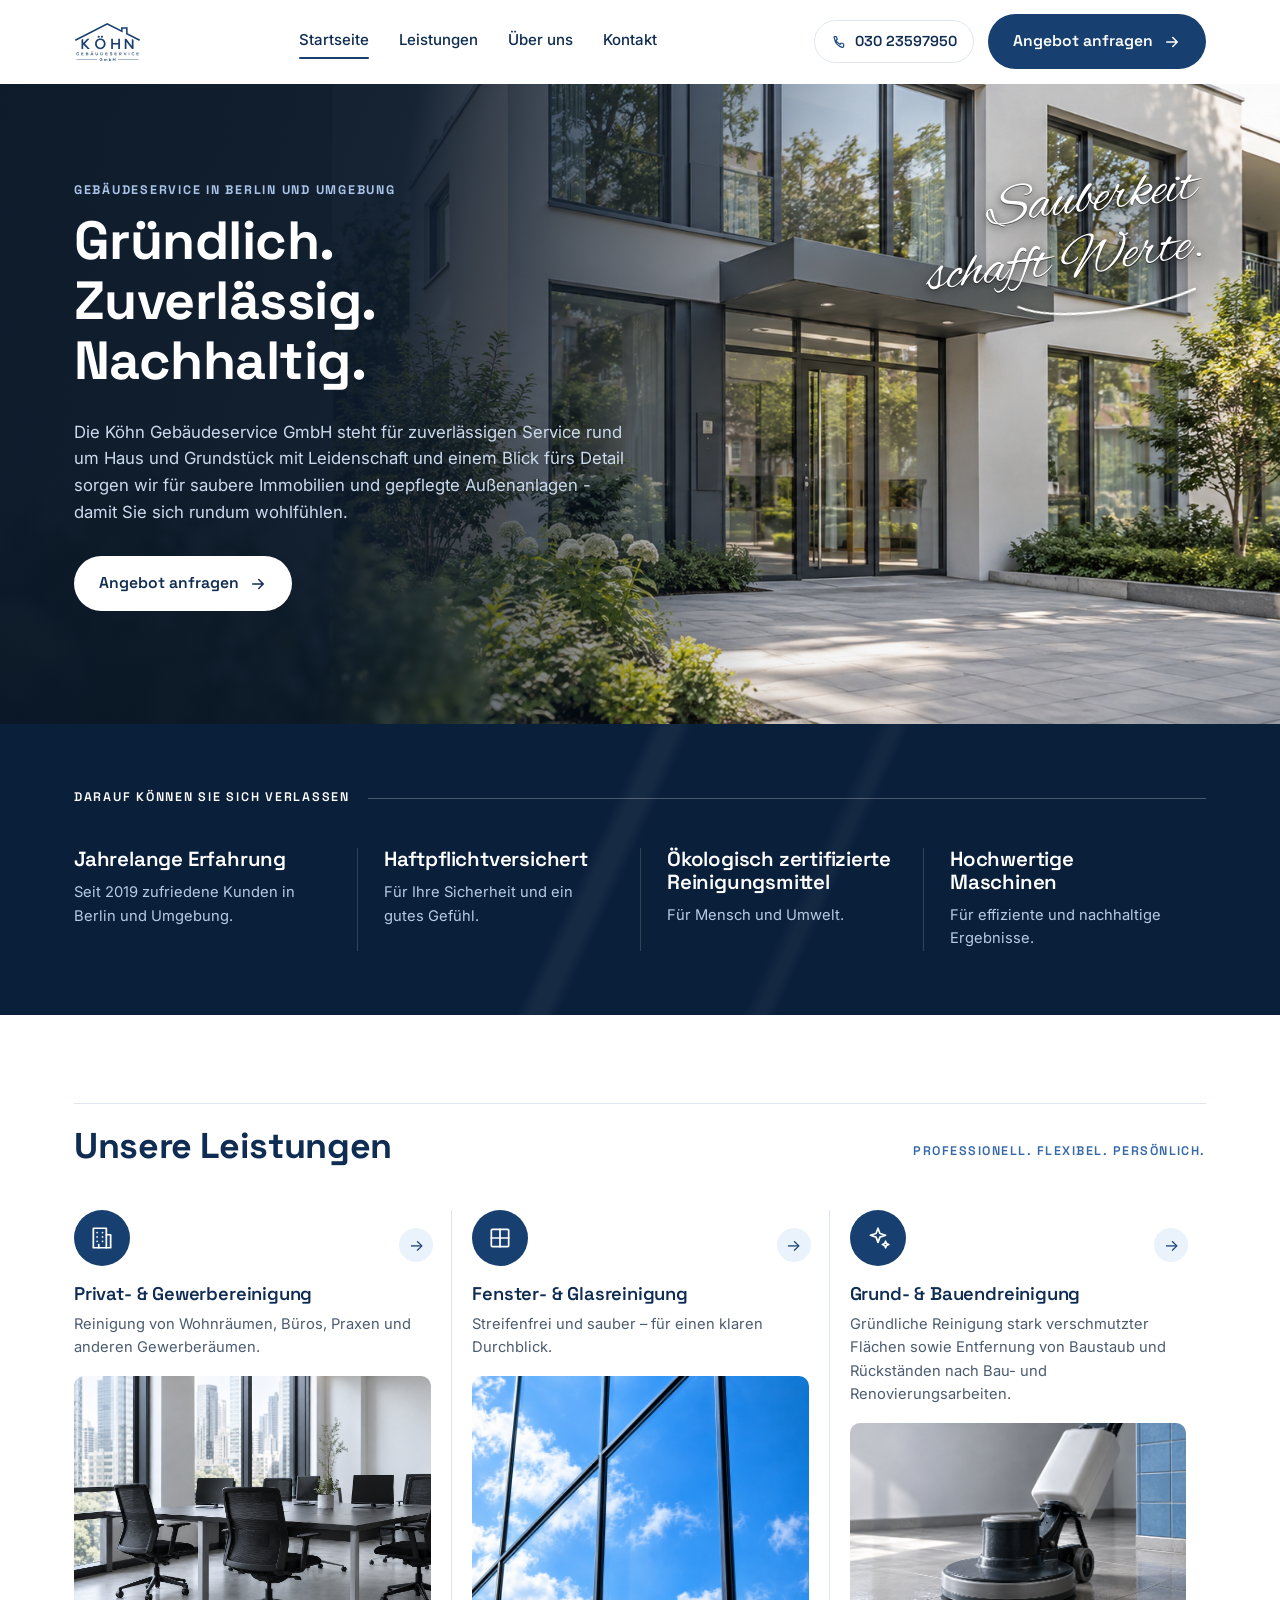
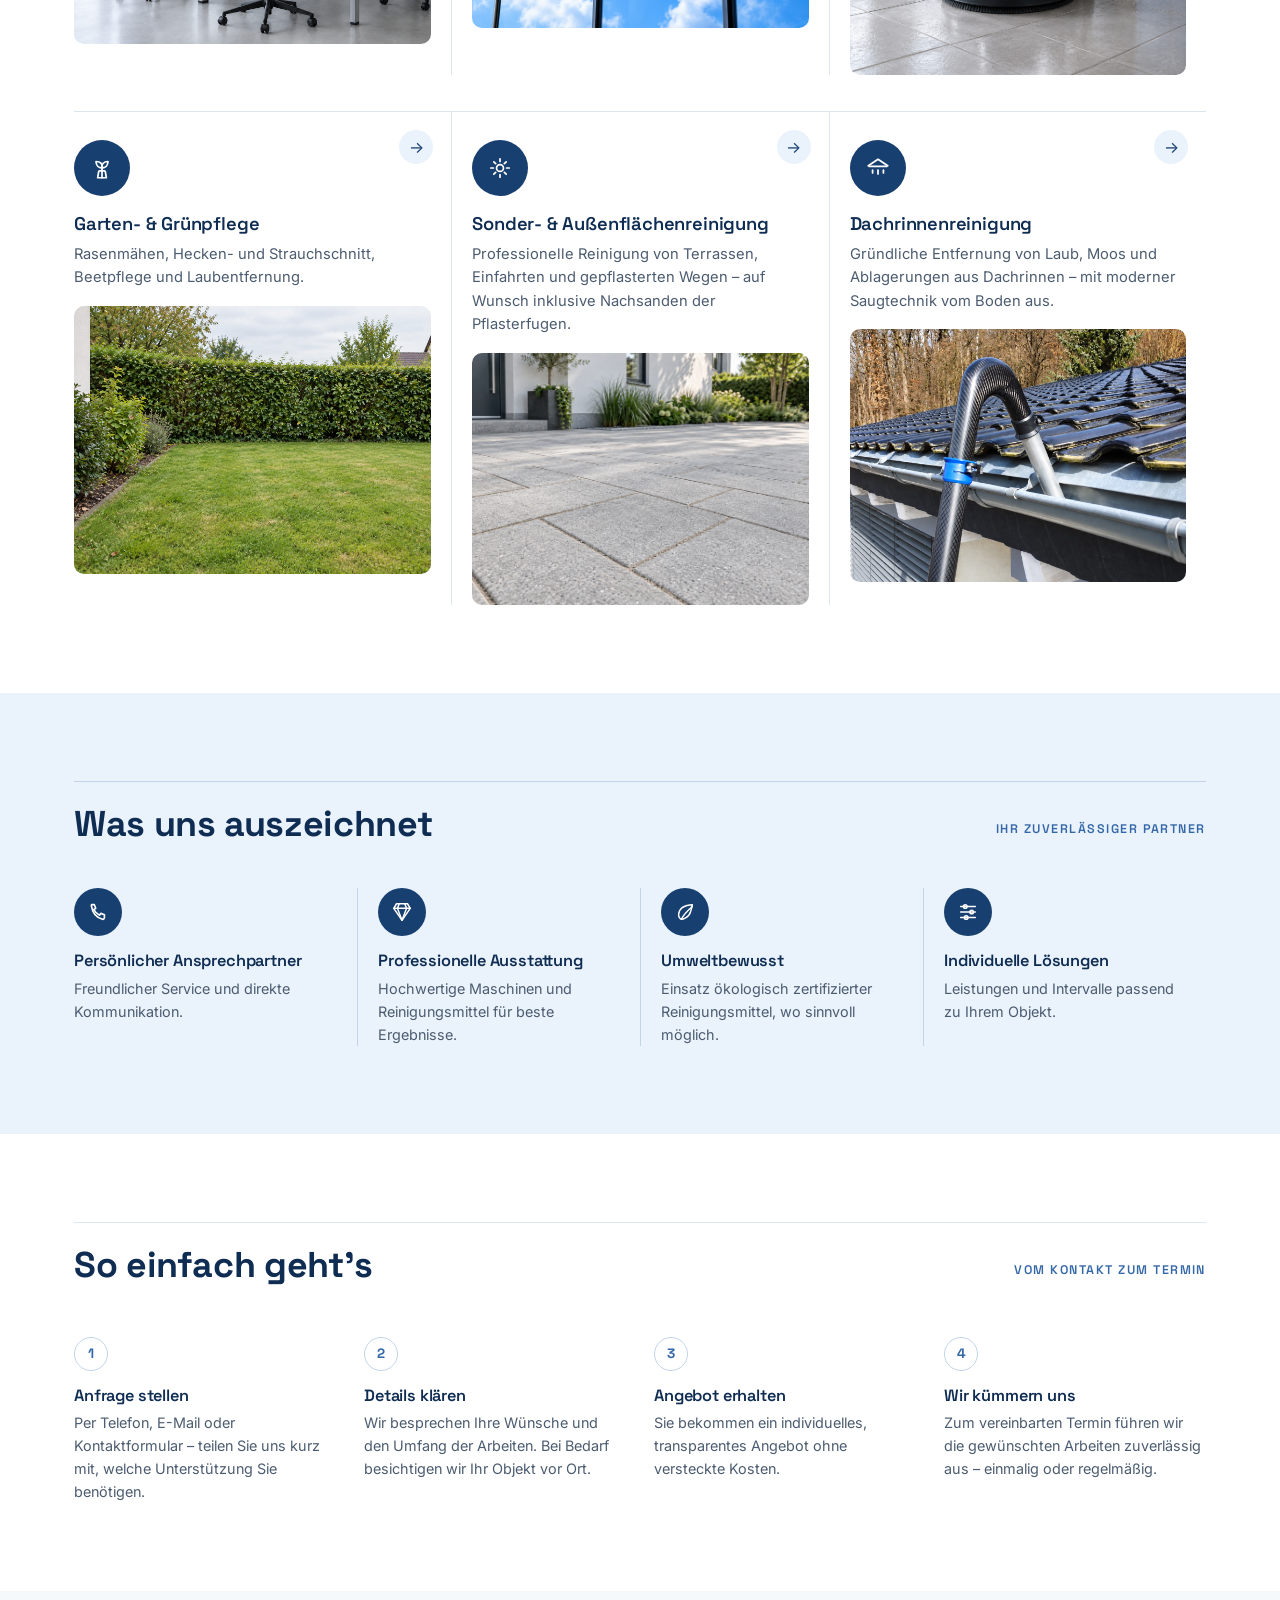
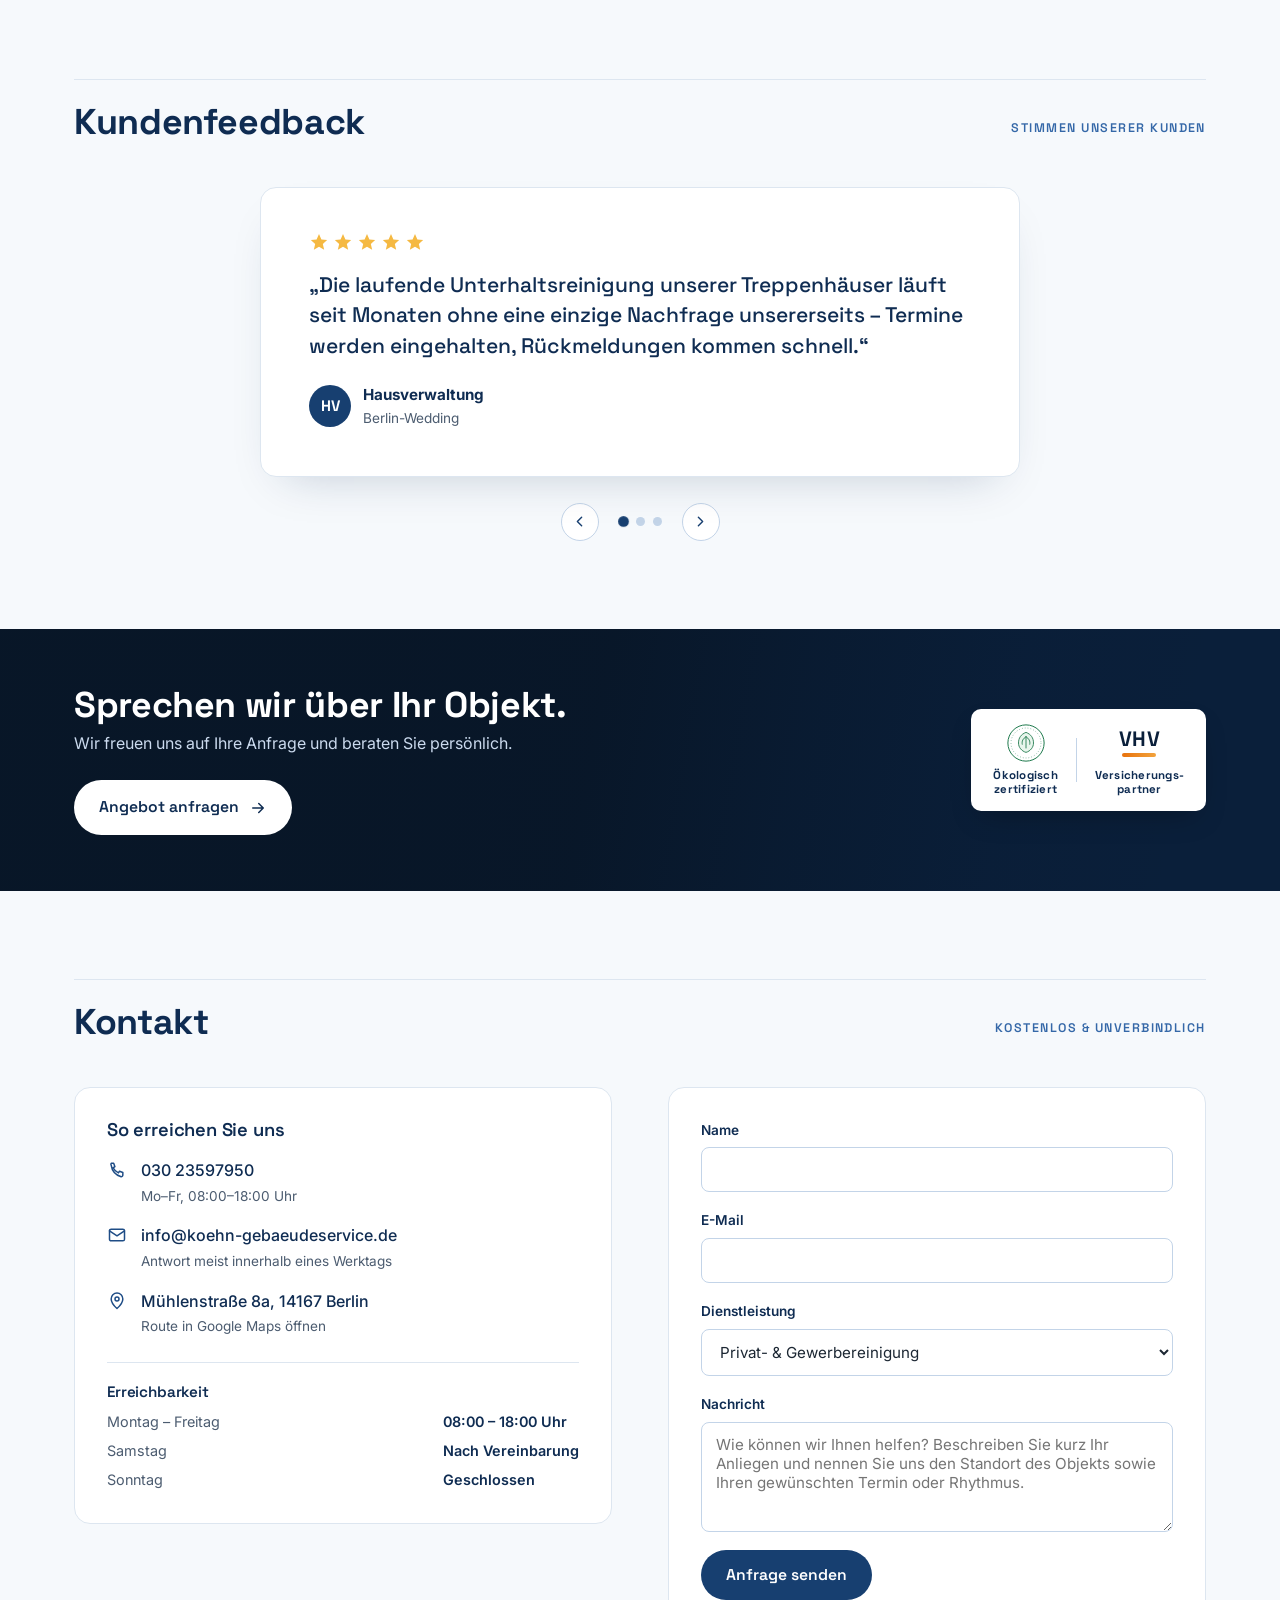
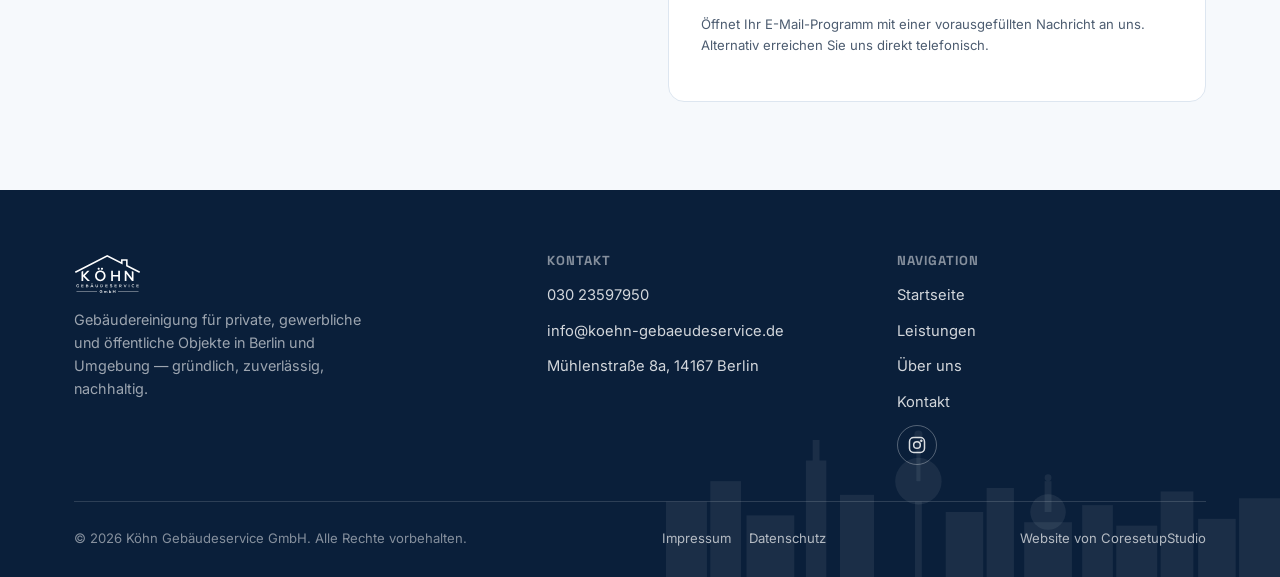
==== commit fe181264: "Add Instagram link to footer" ====
--- a/index.html
+++ b/index.html
@@ -1,6 +1,15 @@
 <!DOCTYPE html>
 <html lang="de">
 <head>
+<!-- Google tag (gtag.js) -->
+<script async src="https://www.googletagmanager.com/gtag/js?id=G-GXRY09WQW8"></script>
+<script>
+  window.dataLayer = window.dataLayer || [];
+  function gtag(){dataLayer.push(arguments);}
+  gtag('js', new Date());
+
+  gtag('config', 'G-GXRY09WQW8');
+</script>
 <meta charset="UTF-8">
 <meta name="viewport" content="width=device-width, initial-scale=1.0">
 <meta name="format-detection" content="telephone=no, email=no, address=no">
@@ -256,7 +265,7 @@
       <div class="services">
         <article class="service">
           <div class="service__icon"><svg><use href="#icon-building"></use></svg></div>
-          <h3>Privat- &amp; Gewerbereinigung</h3>
+          <h3><a href="privat-gewerbereinigung-berlin.html">Privat- &amp; Gewerbereinigung</a></h3>
           <p>Reinigung von Wohnräumen, Büros, Praxen und anderen Gewerberäumen.</p>
           <div class="service__figure">
             <img src="assets/svc-gewerbeobjekt.jpg" alt="Gereinigter Büro- und Konferenzraum" width="158" height="131">
@@ -265,7 +274,7 @@
 
         <article class="service">
           <div class="service__icon"><svg><use href="#icon-window"></use></svg></div>
-          <h3>Fenster- &amp; Glasreinigung</h3>
+          <h3><a href="fenster-glasreinigung-berlin.html">Fenster- &amp; Glasreinigung</a></h3>
           <p>Streifenfrei und sauber – für einen klaren Durchblick.</p>
           <div class="service__figure">
             <img src="assets/svc-fenster-glas.jpg" alt="Streifenfrei gereinigte Glasfassade" width="176" height="131">
@@ -274,7 +283,7 @@
 
         <article class="service">
           <div class="service__icon"><svg><use href="#icon-sparkle"></use></svg></div>
-          <h3>Grund- &amp; Bauendreinigung</h3>
+          <h3><a href="grund-bauendreinigung-berlin.html">Grund- &amp; Bauendreinigung</a></h3>
           <p>Gründliche Reinigung stark verschmutzter Flächen sowie Entfernung von Baustaub und Rückständen nach Bau- und Renovierungsarbeiten.</p>
           <div class="service__figure">
             <img src="assets/svc-grundreinigung.jpg" alt="Maschinelle Grundreinigung eines Bodens" width="171" height="131">
@@ -283,7 +292,7 @@
 
         <article class="service">
           <div class="service__icon"><svg><use href="#icon-plant"></use></svg></div>
-          <h3>Garten- &amp; Grünpflege</h3>
+          <h3><a href="garten-gruenpflege-berlin.html">Garten- &amp; Grünpflege</a></h3>
           <p>Rasenmähen, Hecken- und Strauchschnitt, Beetpflege und Laubentfernung.</p>
           <div class="service__figure">
             <img src="assets/IMG_4933.png" alt="Bezugsfertig gereinigter Rohbau" width="142" height="131">
@@ -292,7 +301,7 @@
 
         <article class="service">
           <div class="service__icon"><svg><use href="#icon-gear"></use></svg></div>
-          <h3>Sonder- &amp; Außenflächenreinigung</h3>
+          <h3><a href="sonder-aussenflaechenreinigung-berlin.html">Sonder- &amp; Außenflächenreinigung</a></h3>
           <p>Professionelle Reinigung von Terrassen, Einfahrten und gepflasterten Wegen – auf Wunsch inklusive Nachsanden der Pflasterfugen.</p>
           <div class="service__figure">
             <img src="assets/svc-objekt-sonder.jpg.PNG" alt="Gereinigte Glasfassade eines Gewerbeobjekts" width="140" height="131">
@@ -301,7 +310,7 @@
 
         <article class="service">
           <div class="service__icon"><svg><use href="#icon-gutter"></use></svg></div>
-          <h3>Dachrinnenreinigung</h3>
+           <h3><a href="dachrinnenreinigung-berlin.html">Dachrinnenreinigung</a></h3>
           <p>Gründliche Entfernung von Laub, Moos und Ablagerungen aus Dachrinnen – mit moderner Saugtechnik vom Boden aus.</p>
           <div class="service__figure">
             <img src="assets/svc-dachrinnenreinigung.jpg" alt="Dachrinnenreinigung mit Saugtechnik vom Boden aus" width="158" height="131">
@@ -581,6 +590,7 @@
           <li><a href="#leistungen">Leistungen</a></li>
           <li><a href="#auszeichnet">Über uns</a></li>
           <li><a href="#kontakt">Kontakt</a></li>
+          <li><a href="https://www.instagram.com/koehn_gebeaudeservice_gmbh" class="footer-social" target="_blank" rel="noopener noreferrer me" aria-label="Köhn Gebäudeservice auf Instagram" title="Instagram"><svg viewBox="0 0 24 24" width="20" height="20" fill="none" stroke="currentColor" stroke-width="1.8" stroke-linecap="round" stroke-linejoin="round" aria-hidden="true"><rect x="3" y="3" width="18" height="18" rx="5"></rect><circle cx="12" cy="12" r="4"></circle><circle cx="17.2" cy="6.8" r="0.6" fill="currentColor"></circle></svg></a></li>
         </ul>
       </div>
     </div>
--- a/styles.css
+++ b/styles.css
@@ -703,3 +703,275 @@
   outline:2px solid var(--navy-500);
   outline-offset:2px;
 }
+
+/* ============================================================
+   Köhn Gebäudeservice GmbH — leistungen.css
+   Zusatz-Styles für die Leistungs-Unterseiten (nach styles.css laden)
+   ============================================================ */
+
+.breadcrumb{ display:flex; flex-wrap:wrap; gap:8px; font-size:0.85rem; margin-bottom:22px; color:rgba(255,255,255,0.7); }
+.breadcrumb a{ color:rgba(255,255,255,0.85); }
+.breadcrumb a:hover{ color:#fff; text-decoration:underline; }
+
+.page-hero{ background:linear-gradient(135deg, var(--navy-900), var(--navy-700)); color:#fff; padding:64px 0 72px; }
+.page-hero__inner > *{ min-width:0; }
+.page-hero__inner{ display:grid; grid-template-columns:1.2fr 0.8fr; gap:48px; align-items:center; }
+.page-hero h1{ color:#fff; font-size:clamp(1.9rem, 3.6vw, 2.9rem); }
+.page-hero__lead{ color:rgba(255,255,255,0.82); font-size:1.15rem; margin-bottom:28px; }
+.page-hero__figure img{ width:100%; height:auto; max-height:360px; object-fit:cover; border-radius:var(--radius-lg); box-shadow:0 24px 50px rgba(0,0,0,0.3); }
+
+.prose-layout{ display:grid; grid-template-columns:minmax(0,1fr) 320px; gap:56px; align-items:start; }
+.prose h2{ margin-top:2em; }
+.prose h2:first-child{ margin-top:0; }
+.prose p{ max-width:70ch; }
+
+.check-list{ list-style:none; margin:0 0 1.2em; padding:0; display:grid; gap:10px; }
+.check-list li{ display:flex; gap:12px; align-items:flex-start; color:var(--ink); }
+.check-list svg{ width:20px; height:20px; flex:none; margin-top:2px; color:var(--navy-600); }
+
+.faq{ display:grid; gap:10px; }
+.faq__item{ border:1px solid var(--line-strong); border-radius:var(--radius-sm); background:#fff; }
+.faq__item summary{ cursor:pointer; padding:16px 18px; font-weight:600; color:var(--navy-800); list-style:none; }
+.faq__item summary::-webkit-details-marker{ display:none; }
+.faq__item summary::after{ content:"+"; float:right; font-size:1.3rem; line-height:1; color:var(--navy-600); }
+.faq__item[open] summary::after{ content:"\2212"; }
+.faq__item p{ padding:0 18px 16px; margin:0; }
+
+.side{ position:sticky; top:96px; display:grid; gap:20px; }
+.side__card{ border:1px solid var(--line); border-radius:var(--radius-md); padding:24px; background:var(--off); }
+.side__card h3{ margin-bottom:12px; }
+.side__card--cta{ background:var(--navy-800); border-color:var(--navy-800); }
+.side__card--cta h3{ color:#fff; }
+.side__card--cta p{ color:rgba(255,255,255,0.78); }
+.side__card--cta .btn{ width:100%; justify-content:center; margin-top:10px; }
+.btn-outline-light{ background:transparent; border-color:rgba(255,255,255,0.45); color:#fff; }
+.btn-outline-light:hover{ background:rgba(255,255,255,0.12); }
+.side__list{ list-style:none; margin:0; padding:0; display:grid; gap:10px; }
+.side__list a{ color:var(--navy-700); font-weight:500; }
+.side__list a:hover{ text-decoration:underline; }
+
+.leist-cta{ background:var(--sky-100) !important; background-image:none !important; padding:64px 0; }
+.leist-cta__inner{ display:flex; gap:40px; align-items:center; justify-content:space-between; flex-wrap:wrap; }
+.leist-cta h2{ margin-bottom:10px; }
+.leist-cta__contact{ display:grid; gap:6px; color:var(--ink-soft); }
+.leist-cta__contact strong{ color:var(--navy-800); }
+.leist-cta__contact a:not(.btn){ color:var(--navy-700); text-decoration:underline; }
+.leist-cta__contact .btn{ margin-top:10px; background:var(--navy-700); color:#fff; }
+.leist-cta__contact .btn:hover{ background:var(--navy-800); }
+
+@media (max-width:960px){
+  .page-hero__inner, .prose-layout{ grid-template-columns:minmax(0,1fr); gap:36px; }
+  .side{ position:static; }
+}
+@media (max-width:560px){
+  .page-hero{ padding:44px 0 52px; }
+}
+.page-hero .btn, .leist-cta .btn{ white-space:normal; text-align:left; }
+
+/* ============================================================
+   Köhn Gebäudeservice GmbH — leistungen.css
+   Zusatz-Styles für die Leistungs-Unterseiten (nach styles.css laden)
+   ============================================================ */
+
+.breadcrumb{ display:flex; flex-wrap:wrap; gap:8px; font-size:0.85rem; margin-bottom:22px; color:rgba(255,255,255,0.7); }
+.breadcrumb a{ color:rgba(255,255,255,0.85); }
+.breadcrumb a:hover{ color:#fff; text-decoration:underline; }
+
+.page-hero{ background:linear-gradient(135deg, var(--navy-900), var(--navy-700)); color:#fff; padding:64px 0 72px; }
+.page-hero__inner > *{ min-width:0; }
+.page-hero__inner{ display:grid; grid-template-columns:1.2fr 0.8fr; gap:48px; align-items:center; }
+.page-hero h1{ color:#fff; font-size:clamp(1.9rem, 3.6vw, 2.9rem); }
+.page-hero__lead{ color:rgba(255,255,255,0.82); font-size:1.15rem; margin-bottom:28px; }
+.page-hero__figure img{ width:100%; height:auto; max-height:360px; object-fit:cover; border-radius:var(--radius-lg); box-shadow:0 24px 50px rgba(0,0,0,0.3); }
+
+.prose-layout{ display:grid; grid-template-columns:minmax(0,1fr) 320px; gap:56px; align-items:start; }
+.prose h2{ margin-top:2em; }
+.prose h2:first-child{ margin-top:0; }
+.prose p{ max-width:70ch; }
+
+.check-list{ list-style:none; margin:0 0 1.2em; padding:0; display:grid; gap:10px; }
+.check-list li{ display:flex; gap:12px; align-items:flex-start; color:var(--ink); }
+.check-list svg{ width:20px; height:20px; flex:none; margin-top:2px; color:var(--navy-600); }
+
+.faq{ display:grid; gap:10px; }
+.faq__item{ border:1px solid var(--line-strong); border-radius:var(--radius-sm); background:#fff; }
+.faq__item summary{ cursor:pointer; padding:16px 18px; font-weight:600; color:var(--navy-800); list-style:none; }
+.faq__item summary::-webkit-details-marker{ display:none; }
+.faq__item summary::after{ content:"+"; float:right; font-size:1.3rem; line-height:1; color:var(--navy-600); }
+.faq__item[open] summary::after{ content:"\2212"; }
+.faq__item p{ padding:0 18px 16px; margin:0; }
+
+.side{ position:sticky; top:96px; display:grid; gap:20px; }
+.side__card{ border:1px solid var(--line); border-radius:var(--radius-md); padding:24px; background:var(--off); }
+.side__card h3{ margin-bottom:12px; }
+.side__card--cta{ background:var(--navy-800); border-color:var(--navy-800); }
+.side__card--cta h3{ color:#fff; }
+.side__card--cta p{ color:rgba(255,255,255,0.78); }
+.side__card--cta .btn{ width:100%; justify-content:center; margin-top:10px; }
+.btn-outline-light{ background:transparent; border-color:rgba(255,255,255,0.45); color:#fff; }
+.btn-outline-light:hover{ background:rgba(255,255,255,0.12); }
+.side__list{ list-style:none; margin:0; padding:0; display:grid; gap:10px; }
+.side__list a{ color:var(--navy-700); font-weight:500; }
+.side__list a:hover{ text-decoration:underline; }
+
+.leist-cta{ background:var(--sky-100) !important; background-image:none !important; padding:64px 0; }
+.leist-cta__inner{ display:flex; gap:40px; align-items:center; justify-content:space-between; flex-wrap:wrap; }
+.leist-cta h2{ margin-bottom:10px; }
+.leist-cta__contact{ display:grid; gap:6px; color:var(--ink-soft); }
+.leist-cta__contact strong{ color:var(--navy-800); }
+.leist-cta__contact a:not(.btn){ color:var(--navy-700); text-decoration:underline; }
+.leist-cta__contact .btn{ margin-top:10px; background:var(--navy-700); color:#fff; }
+.leist-cta__contact .btn:hover{ background:var(--navy-800); }
+
+@media (max-width:960px){
+  .page-hero__inner, .prose-layout{ grid-template-columns:minmax(0,1fr); gap:36px; }
+  .side{ position:static; }
+}
+@media (max-width:560px){
+  .page-hero{ padding:44px 0 52px; }
+}
+.page-hero .btn, .leist-cta .btn{ white-space:normal; text-align:left; }
+
+/* Foto-Galerie (Dachrinnenreinigung) */
+.gallery{ background:var(--off); }
+.gallery__grid{ display:grid; grid-template-columns:1.1fr 1fr 1fr; grid-template-rows:auto auto; gap:18px; }
+.gallery__item{ margin:0; position:relative; overflow:hidden; border-radius:var(--radius-md); background:var(--navy-900); }
+.gallery__item img{ width:100%; height:100%; object-fit:cover; aspect-ratio:3/4; transition:transform 0.5s var(--ease-out); }
+.gallery__item:hover img{ transform:scale(1.03); }
+.gallery__item--1{ grid-row:span 2; }
+.gallery__item figcaption{ position:absolute; left:0; right:0; bottom:0; padding:44px 16px 14px; color:#fff; display:grid; gap:2px; font-size:0.85rem; line-height:1.4; background:linear-gradient(to top, rgba(8,22,39,0.85), rgba(8,22,39,0)); }
+.gallery__item figcaption strong{ font-family:var(--font-display); font-size:0.98rem; }
+.gallery__item figcaption span{ color:rgba(255,255,255,0.82); }
+@media (max-width:960px){
+  .gallery__grid{ grid-template-columns:1fr 1fr; }
+  .gallery__item--1{ grid-row:auto; grid-column:span 2; }
+  .gallery__item--1 img{ aspect-ratio:4/3; object-position:50% 30%; }
+}
+@media (max-width:560px){
+  .gallery__grid{ gap:12px; }
+  .gallery__item figcaption{ padding:32px 10px 10px; font-size:0.78rem; }
+  .gallery__item figcaption span{ display:none; }
+}
+
+/* ============================================================
+   Köhn Gebäudeservice GmbH — leistungen.css
+   Zusatz-Styles für die Leistungs-Unterseiten (nach styles.css laden)
+   ============================================================ */
+
+.breadcrumb{ display:flex; flex-wrap:wrap; gap:8px; font-size:0.85rem; margin-bottom:22px; color:rgba(255,255,255,0.7); }
+.breadcrumb a{ color:rgba(255,255,255,0.85); }
+.breadcrumb a:hover{ color:#fff; text-decoration:underline; }
+
+.page-hero{ background:linear-gradient(135deg, var(--navy-900), var(--navy-700)); color:#fff; padding:64px 0 72px; }
+.page-hero__inner > *{ min-width:0; }
+.page-hero__inner{ display:grid; grid-template-columns:1.2fr 0.8fr; gap:48px; align-items:center; }
+.page-hero h1{ color:#fff; font-size:clamp(1.9rem, 3.6vw, 2.9rem); }
+.page-hero__lead{ color:rgba(255,255,255,0.82); font-size:1.15rem; margin-bottom:28px; }
+.page-hero__figure img{ width:100%; height:auto; max-height:360px; object-fit:cover; border-radius:var(--radius-lg); box-shadow:0 24px 50px rgba(0,0,0,0.3); }
+
+.prose-layout{ display:grid; grid-template-columns:minmax(0,1fr) 320px; gap:56px; align-items:start; }
+.prose h2{ margin-top:2em; }
+.prose h2:first-child{ margin-top:0; }
+.prose p{ max-width:70ch; }
+
+.check-list{ list-style:none; margin:0 0 1.2em; padding:0; display:grid; gap:10px; }
+.check-list li{ display:flex; gap:12px; align-items:flex-start; color:var(--ink); }
+.check-list svg{ width:20px; height:20px; flex:none; margin-top:2px; color:var(--navy-600); }
+
+.faq{ display:grid; gap:10px; }
+.faq__item{ border:1px solid var(--line-strong); border-radius:var(--radius-sm); background:#fff; }
+.faq__item summary{ cursor:pointer; padding:16px 18px; font-weight:600; color:var(--navy-800); list-style:none; }
+.faq__item summary::-webkit-details-marker{ display:none; }
+.faq__item summary::after{ content:"+"; float:right; font-size:1.3rem; line-height:1; color:var(--navy-600); }
+.faq__item[open] summary::after{ content:"\2212"; }
+.faq__item p{ padding:0 18px 16px; margin:0; }
+
+.side{ position:sticky; top:96px; display:grid; gap:20px; }
+.side__card{ border:1px solid var(--line); border-radius:var(--radius-md); padding:24px; background:var(--off); }
+.side__card h3{ margin-bottom:12px; }
+.side__card--cta{ background:var(--navy-800); border-color:var(--navy-800); }
+.side__card--cta h3{ color:#fff; }
+.side__card--cta p{ color:rgba(255,255,255,0.78); }
+.side__card--cta .btn{ width:100%; justify-content:center; margin-top:10px; }
+.btn-outline-light{ background:transparent; border-color:rgba(255,255,255,0.45); color:#fff; }
+.btn-outline-light:hover{ background:rgba(255,255,255,0.12); }
+.side__list{ list-style:none; margin:0; padding:0; display:grid; gap:10px; }
+.side__list a{ color:var(--navy-700); font-weight:500; }
+.side__list a:hover{ text-decoration:underline; }
+
+.leist-cta{ background:var(--sky-100) !important; background-image:none !important; padding:64px 0; }
+.leist-cta__inner{ display:flex; gap:40px; align-items:center; justify-content:space-between; flex-wrap:wrap; }
+.leist-cta h2{ margin-bottom:10px; }
+.leist-cta__contact{ display:grid; gap:6px; color:var(--ink-soft); }
+.leist-cta__contact strong{ color:var(--navy-800); }
+.leist-cta__contact a:not(.btn){ color:var(--navy-700); text-decoration:underline; }
+.leist-cta__contact .btn{ margin-top:10px; background:var(--navy-700); color:#fff; }
+.leist-cta__contact .btn:hover{ background:var(--navy-800); }
+
+@media (max-width:960px){
+  .page-hero__inner, .prose-layout{ grid-template-columns:minmax(0,1fr); gap:36px; }
+  .side{ position:static; }
+}
+@media (max-width:560px){
+  .page-hero{ padding:44px 0 52px; }
+}
+.page-hero .btn, .leist-cta .btn{ white-space:normal; text-align:left; }
+
+/* Foto-Galerie (Dachrinnenreinigung): Slider + Lightbox */
+.gallery{ background:var(--off); padding:64px 0 56px; }
+.gallery__head{ display:flex; align-items:flex-end; justify-content:space-between; gap:24px; margin-bottom:24px; }
+.gallery__head h2{ margin-bottom:6px; font-size:clamp(1.4rem, 2.2vw, 1.8rem); }
+.gallery__sub{ margin:0; font-size:0.9rem; }
+.gallery__nav{ display:flex; gap:8px; flex:none; }
+.gallery__arrow{ width:44px; height:44px; border-radius:50%; border:1px solid var(--line-strong); background:#fff; color:var(--navy-800); display:grid; place-items:center; cursor:pointer; transition:background-color 0.2s, border-color 0.2s, opacity 0.2s; }
+.gallery__arrow:hover:not(:disabled){ background:var(--sky-100); border-color:var(--navy-600); }
+.gallery__arrow:disabled{ opacity:0.35; cursor:default; }
+
+.gallery__viewport{ padding-left:max(24px, calc((100vw - var(--container)) / 2 + 24px)); }
+.gallery__track{ display:flex; gap:16px; overflow-x:auto; scroll-snap-type:x mandatory; scroll-padding-left:0; padding:4px 16px 8px 0; scrollbar-width:none; cursor:grab; outline-offset:4px; }
+.gallery__track::-webkit-scrollbar{ display:none; }
+.gallery__track.is-dragging{ cursor:grabbing; scroll-snap-type:none; }
+.gallery__track.is-dragging .gallery__item{ pointer-events:none; }
+
+.gallery__item{ position:relative; flex:none; width:clamp(170px, 19vw, 240px); aspect-ratio:3/4; padding:0; border:0; border-radius:var(--radius-md); overflow:hidden; background:var(--navy-900); scroll-snap-align:start; cursor:zoom-in; font:inherit; }
+.gallery__item img{ width:100%; height:100%; object-fit:cover; user-select:none; -webkit-user-drag:none; transition:transform 0.5s var(--ease-out); }
+.gallery__item:hover img{ transform:scale(1.05); }
+.gallery__cap{ position:absolute; left:0; right:0; bottom:0; padding:34px 12px 10px; text-align:left; color:#fff; font-family:var(--font-display); font-weight:600; font-size:0.88rem; line-height:1.3; background:linear-gradient(to top, rgba(8,22,39,0.85), rgba(8,22,39,0)); }
+
+.lightbox{ border:0; padding:0; background:transparent; max-width:none; max-height:none; width:100vw; height:100vh; color:#fff; }
+.lightbox[open]{ display:grid; grid-template-columns:auto minmax(0,1fr) auto; align-items:center; gap:12px; padding:20px; }
+.lightbox::backdrop{ background:rgba(8,22,39,0.92); }
+.lightbox__figure{ margin:0; display:grid; gap:12px; justify-items:center; min-width:0; }
+.lightbox__figure img{ max-width:100%; max-height:78vh; width:auto; height:auto; border-radius:var(--radius-sm); object-fit:contain; }
+.lightbox__figure figcaption{ font-size:0.95rem; color:rgba(255,255,255,0.85); text-align:center; max-width:60ch; }
+.lightbox__arrow, .lightbox__close{ background:rgba(255,255,255,0.12); border:0; color:#fff; width:46px; height:46px; border-radius:50%; display:grid; place-items:center; cursor:pointer; font-size:1.8rem; line-height:1; transition:background-color 0.2s; }
+.lightbox__arrow:hover, .lightbox__close:hover{ background:rgba(255,255,255,0.25); }
+.lightbox__close{ position:absolute; top:16px; right:16px; z-index:2; }
+
+@media (max-width:760px){
+  .gallery{ padding:48px 0 40px; }
+  .gallery__head{ align-items:flex-start; }
+  .gallery__nav{ display:none; }
+  .gallery__viewport{ padding-left:24px; }
+  .gallery__item{ width:42vw; }
+  .lightbox[open]{ grid-template-columns:minmax(0,1fr); padding:12px; }
+  .lightbox__arrow{ position:absolute; bottom:18px; z-index:2; }
+  .lightbox__arrow--prev{ left:calc(50% - 56px); }
+  .lightbox__arrow--next{ left:calc(50% + 10px); }
+  .lightbox__figure img{ max-height:70vh; }
+}
+
+/* Leistungs-Kacheln: ganze Kachel anklickbar */
+.service{ position:relative; transition:background-color 0.25s, box-shadow 0.25s, transform 0.25s; }
+.service h3 a{ color:inherit; text-decoration:none; }
+.service h3 a::after{ content:""; position:absolute; inset:0; z-index:1; }
+.service::before{ content:"\2192"; position:absolute; top:18px; right:18px; width:34px; height:34px; border-radius:50%; display:grid; place-items:center; background:var(--sky-100); color:var(--navy-700); font-size:1rem; line-height:1; transition:background-color 0.25s, color 0.25s, transform 0.25s; }
+.service:hover{ background:var(--off); box-shadow:0 10px 30px rgba(10,31,58,0.10); }
+.service:hover::before{ background:var(--navy-700); color:#fff; transform:translateX(3px); }
+.service:hover h3 a{ color:var(--navy-600); }
+.service:has(a:focus-visible){ outline:2px solid var(--navy-600); outline-offset:3px; }
+.service h3 a:focus-visible{ outline:none; }
+
+/* Instagram-Symbol im Footer */
+.footer-col a.footer-social{ display:inline-grid; place-items:center; width:40px; height:40px; border-radius:50%; border:1px solid rgba(255,255,255,0.3); color:rgba(255,255,255,0.85); transition:background-color 0.2s, color 0.2s, border-color 0.2s; }
+.footer-col a.footer-social:hover{ background:#fff; color:var(--navy-800); border-color:#fff; }
